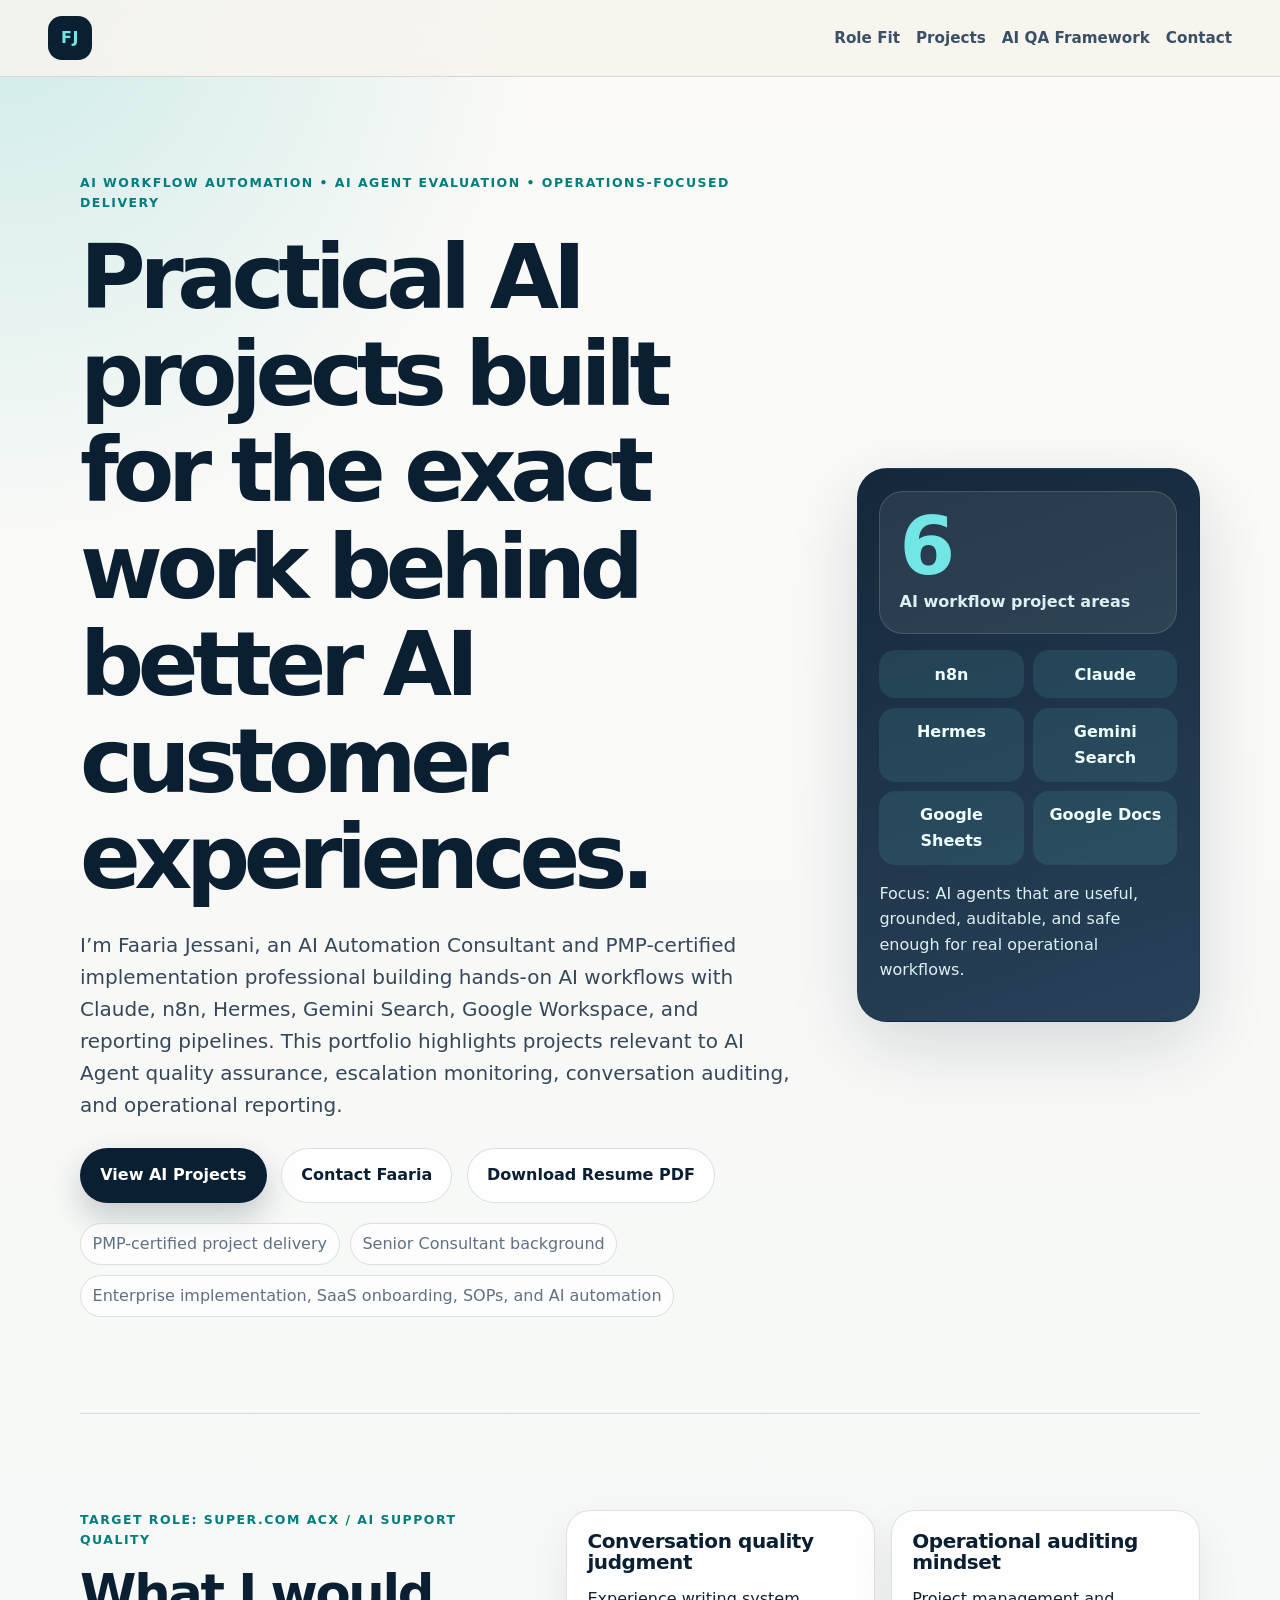
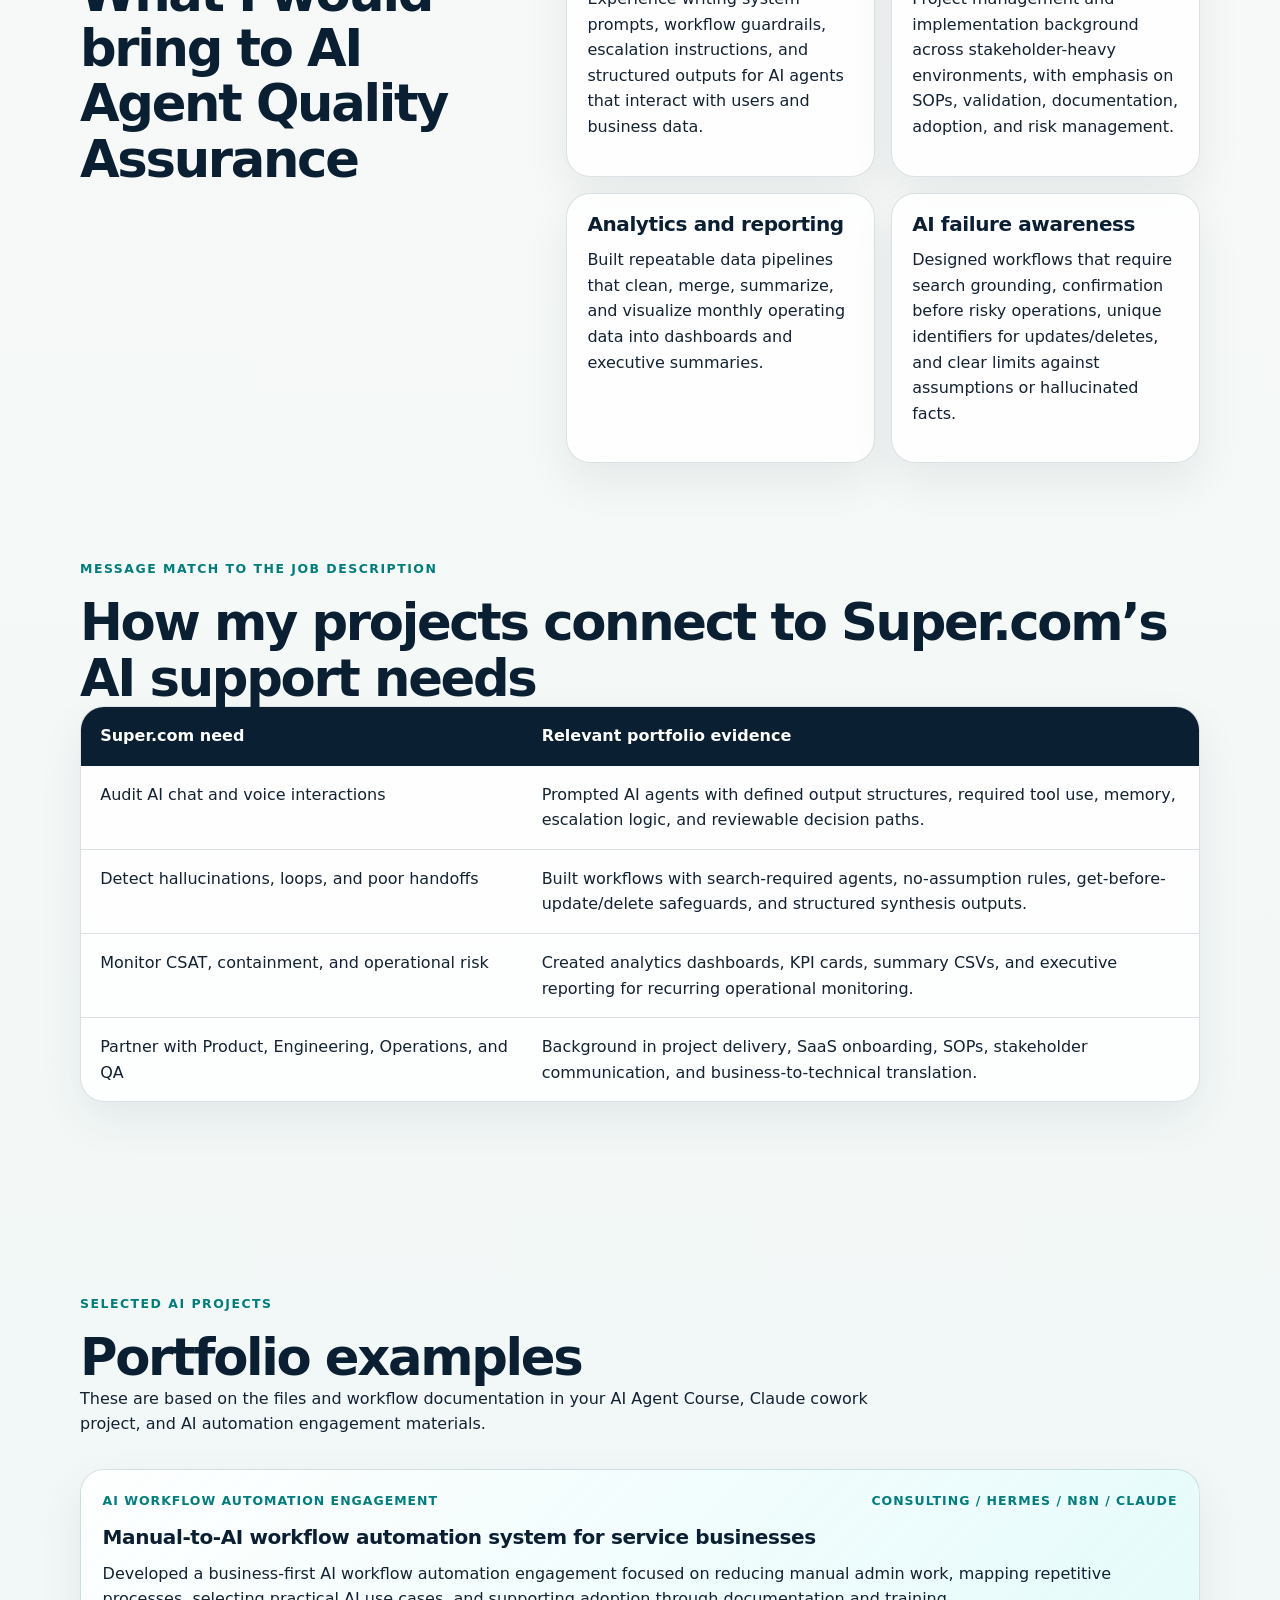
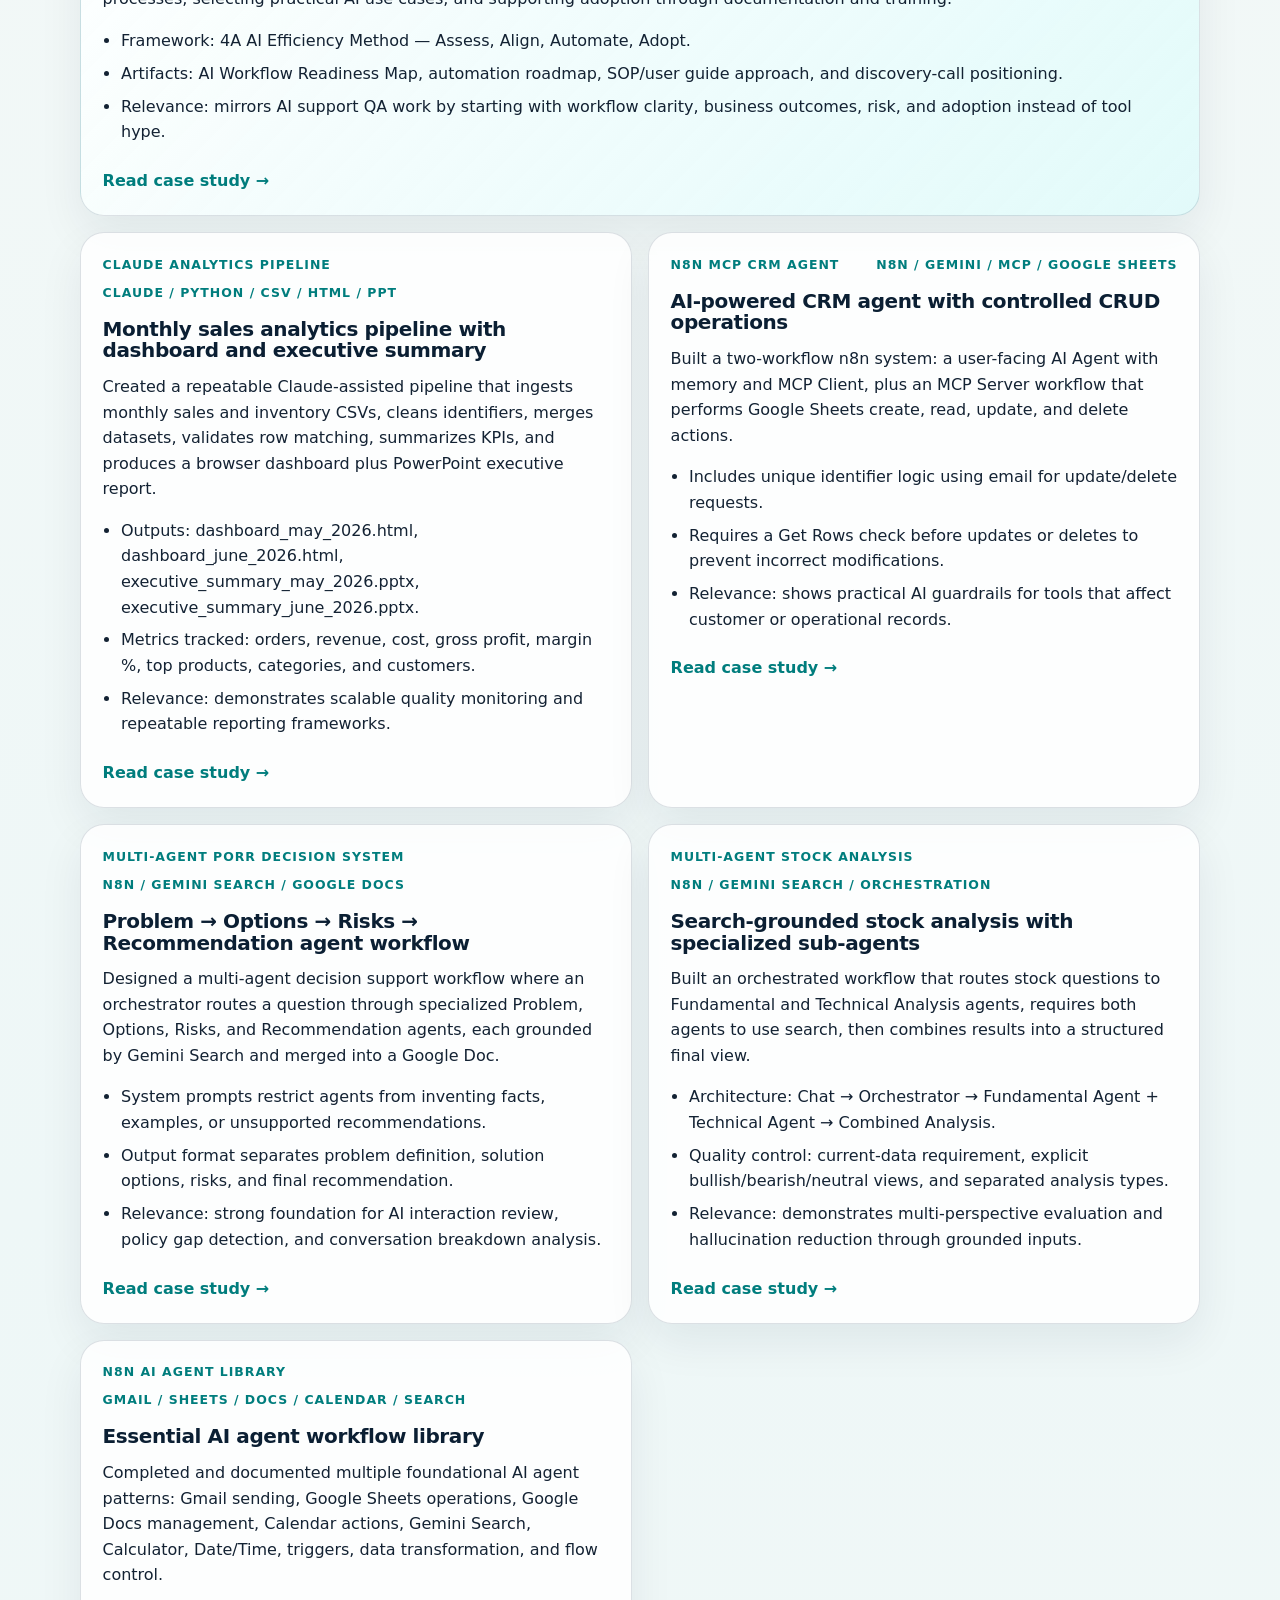
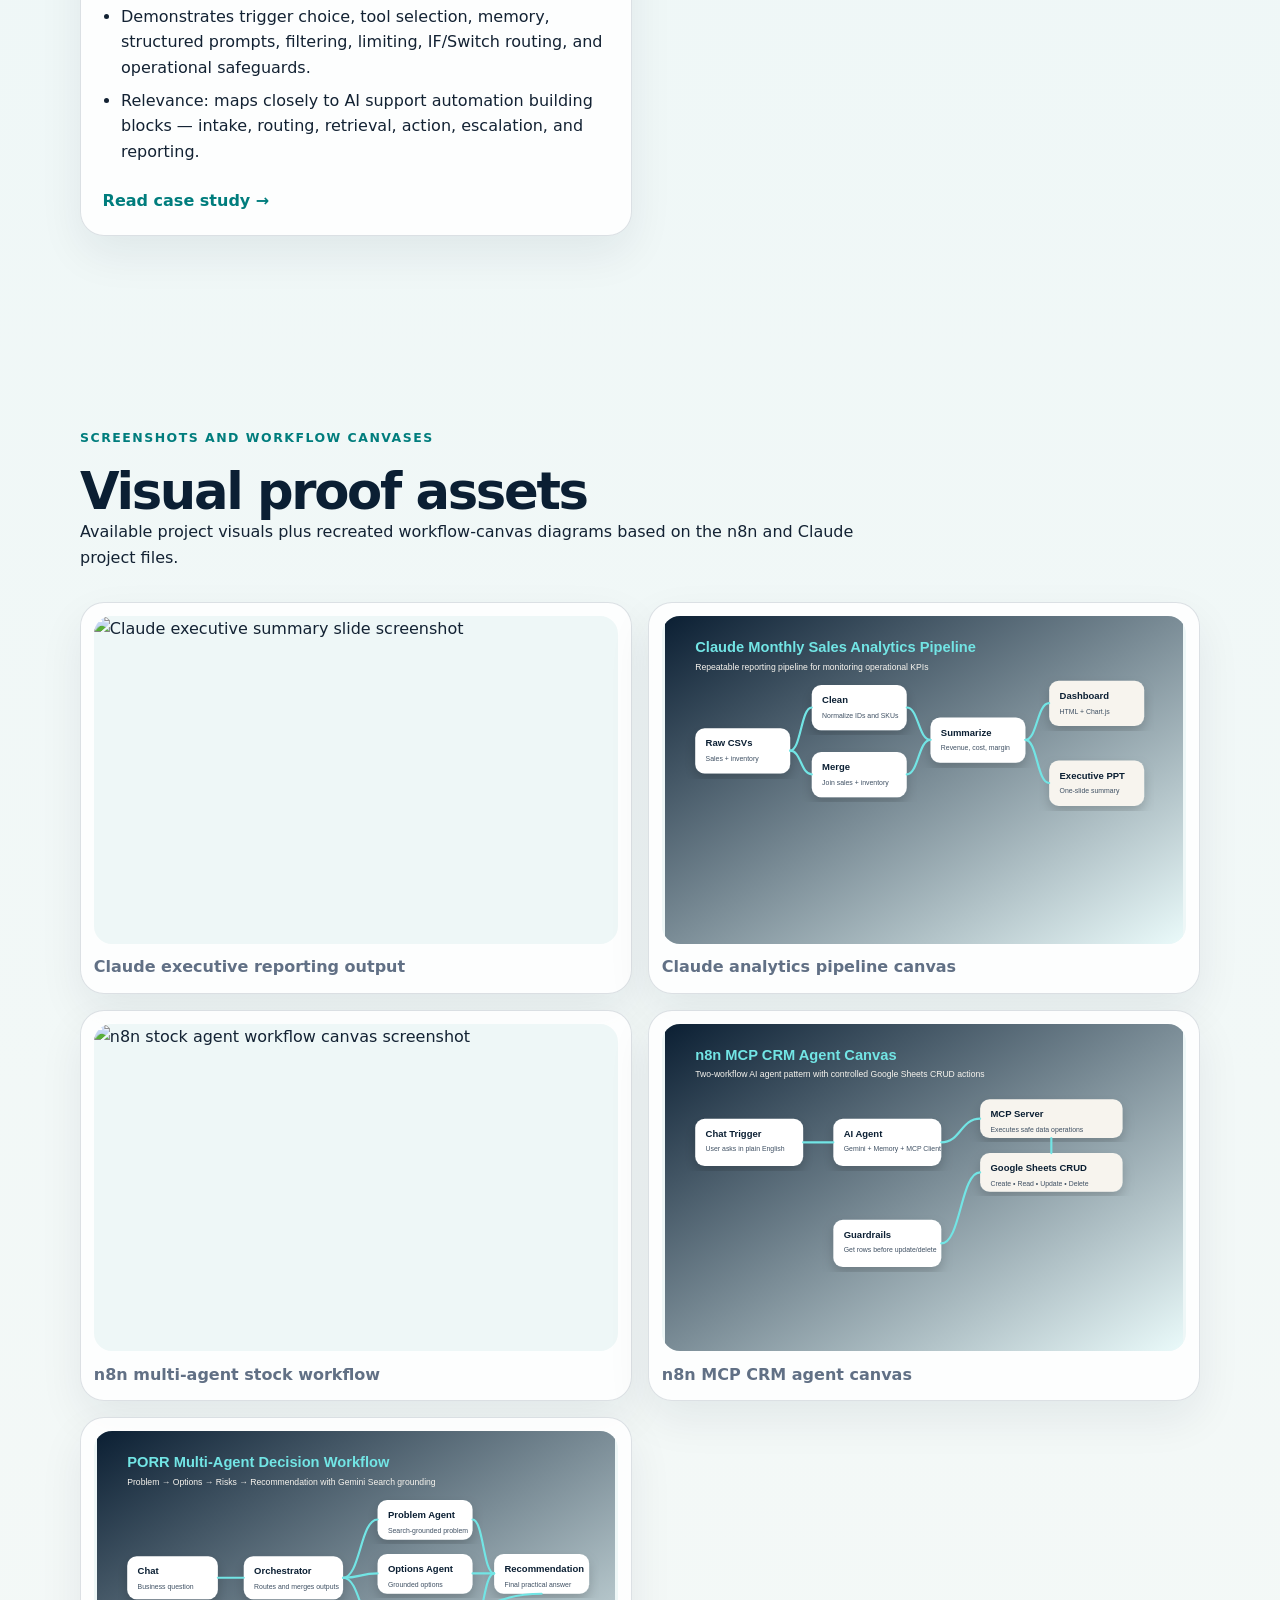
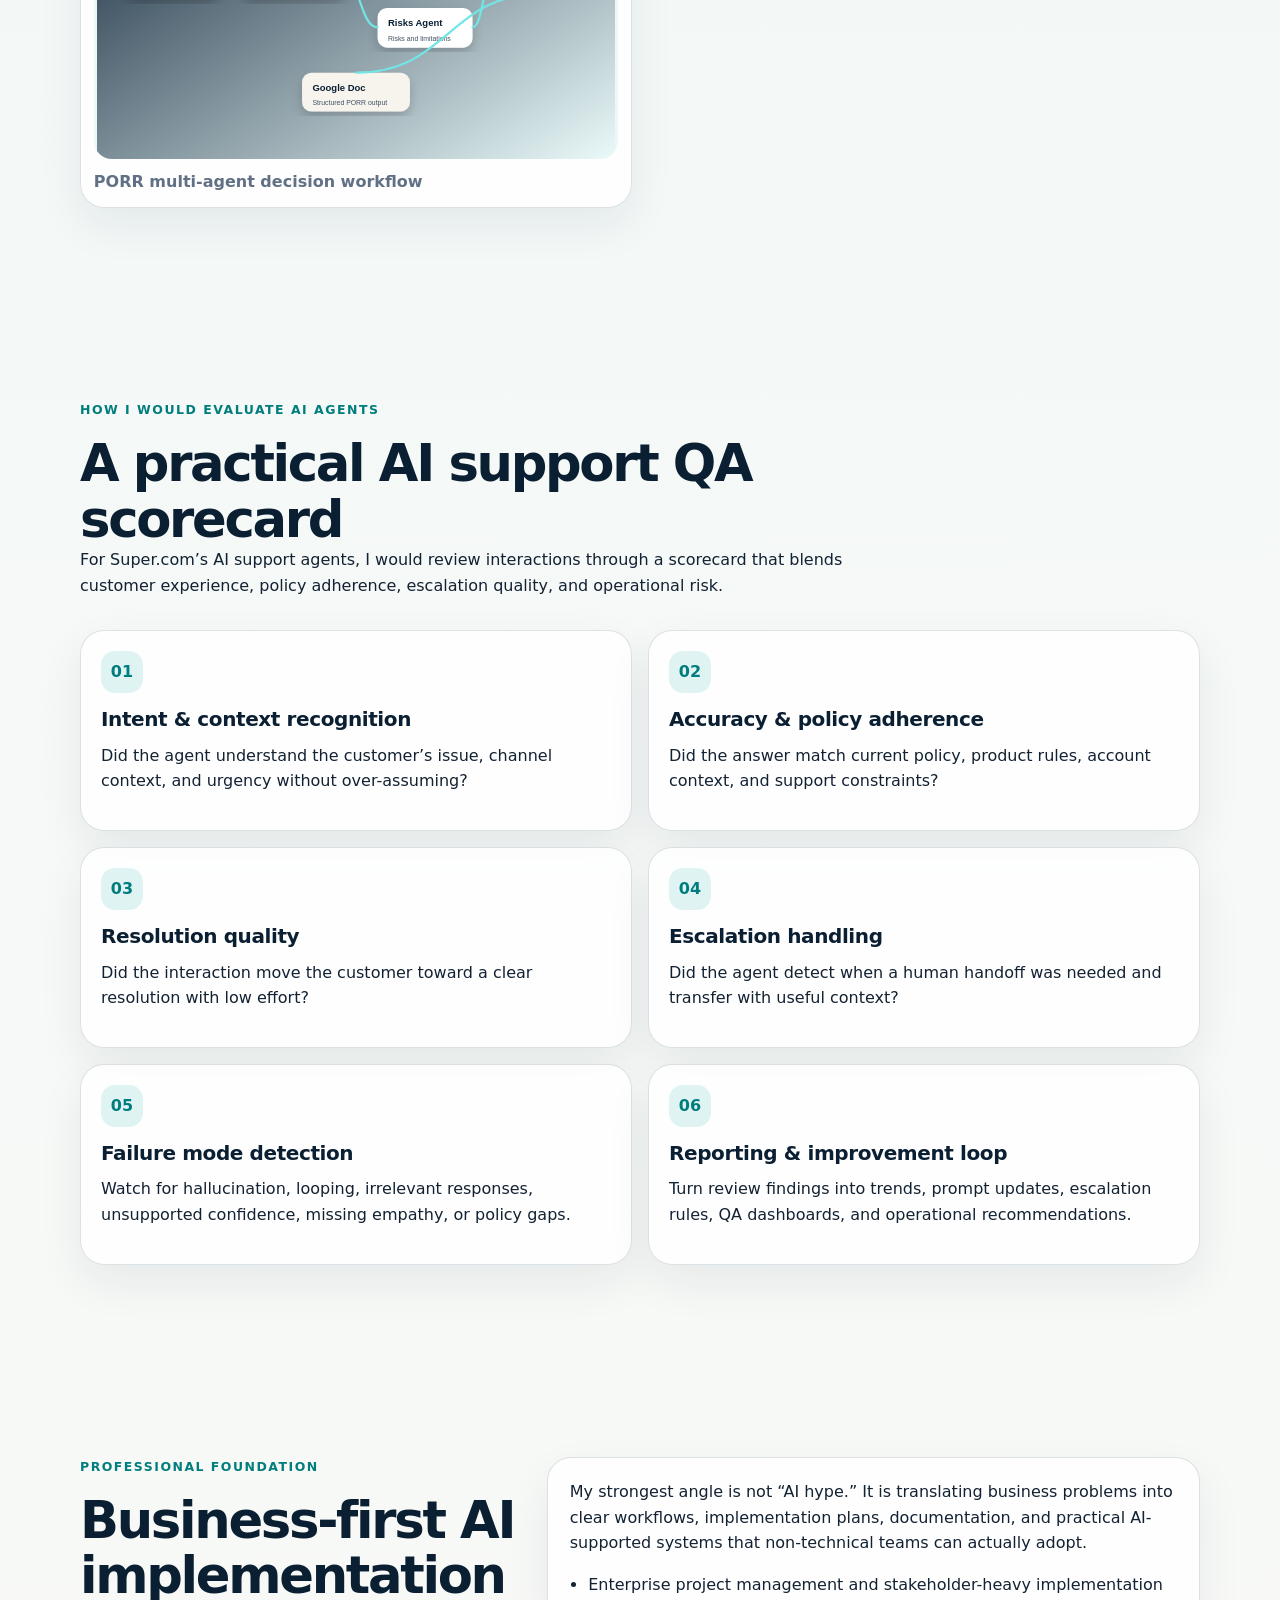
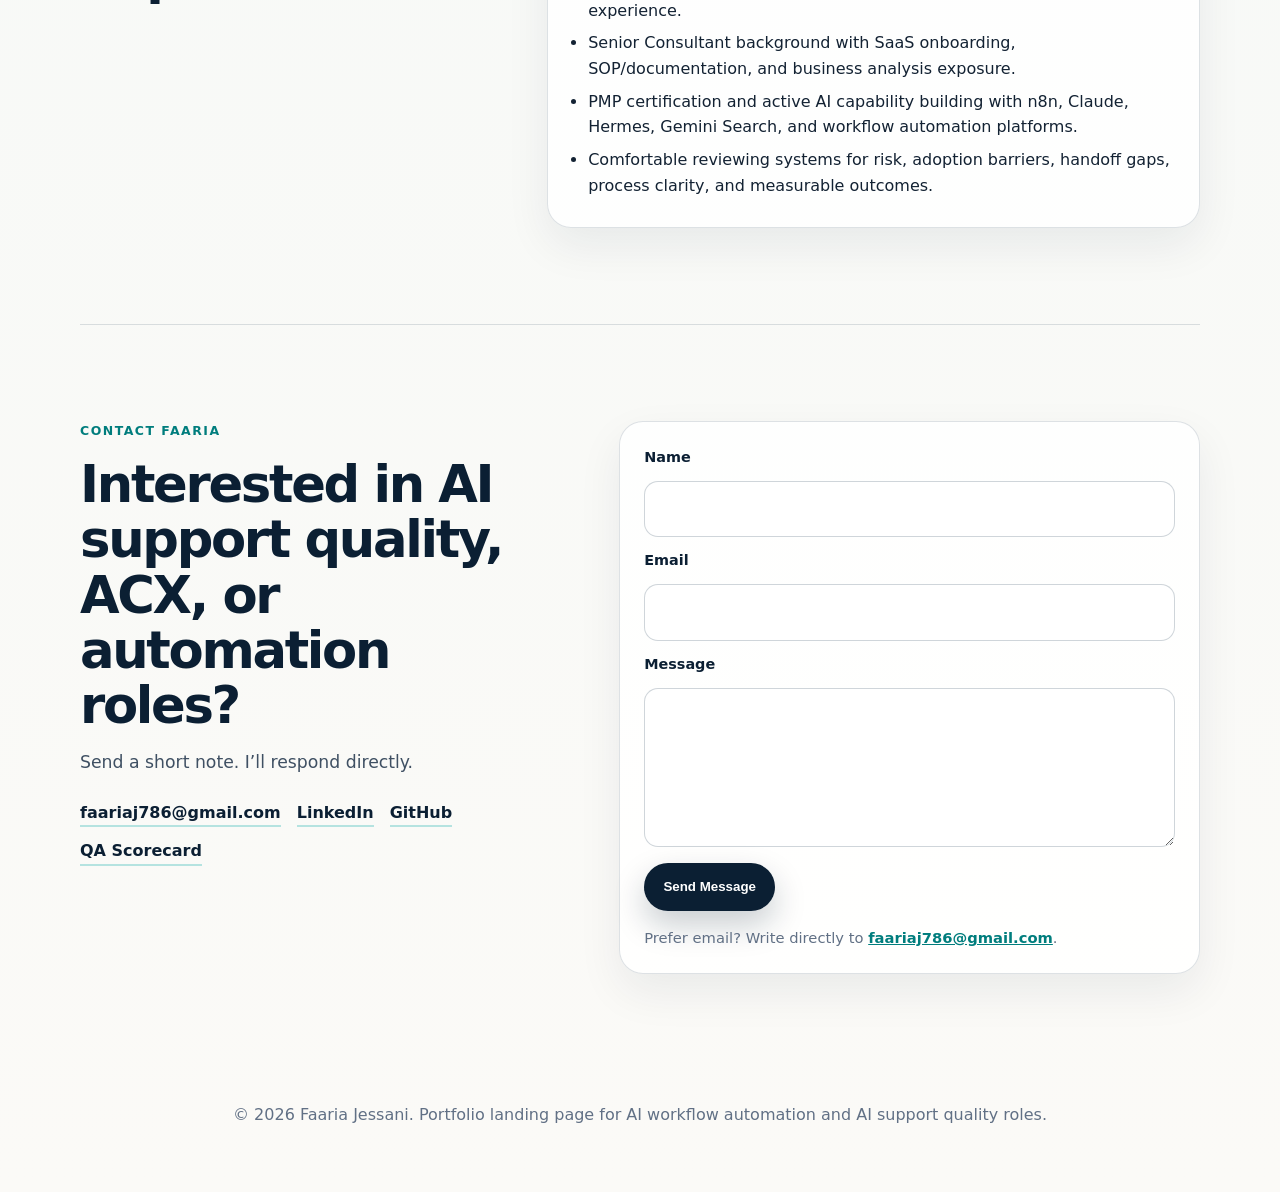
==== index.html @ 19b473f6 "Update job application contact email and image asset URLs" ====
<!doctype html>
<html lang="en">
<head>
  <meta charset="utf-8" />
  <meta name="viewport" content="width=device-width, initial-scale=1" />
  <title>Faaria Jessani | AI Automation & AI Quality Portfolio</title>
  <meta name="description" content="Portfolio landing page for Faaria Jessani, showcasing AI workflow automation, Claude analytics pipelines, n8n AI agents, and AI quality assurance experience for AI support operations roles." />
  <meta property="og:title" content="Faaria Jessani | AI Automation & AI Quality Portfolio" />
  <meta property="og:description" content="AI workflow automation portfolio aligned to AI Agent QA, operational auditing, reporting, and customer experience improvement." />
  <meta property="og:type" content="website" />
  <meta property="og:image" content="assets/og-portfolio.svg" />
  <link rel="icon" href="assets/favicon.svg" type="image/svg+xml" />
  <link rel="stylesheet" href="styles.css" />
</head>
<body>
  <header class="site-header">
    <a class="logo" href="#top" aria-label="Faaria Jessani home">
      <span>FJ</span>
    </a>
    <nav aria-label="Primary navigation">
      <a href="#fit">Role Fit</a>
      <a href="#projects">Projects</a>
      <a href="#qa">AI QA Framework</a>
      <a href="#contact">Contact</a>
    </nav>
  </header>

  <main id="top">
    <section class="hero section-shell">
      <div class="hero-copy">
        <p class="eyebrow">AI workflow automation • AI agent evaluation • Operations-focused delivery</p>
        <h1>Practical AI projects built for the exact work behind better AI customer experiences.</h1>
        <p class="hero-subtitle">I’m Faaria Jessani, an AI Automation Consultant and PMP-certified implementation professional building hands-on AI workflows with Claude, n8n, Hermes, Gemini Search, Google Workspace, and reporting pipelines. This portfolio highlights projects relevant to AI Agent quality assurance, escalation monitoring, conversation auditing, and operational reporting.</p>
        <div class="hero-actions">
          <a class="button primary" href="#projects">View AI Projects</a>
          <a class="button secondary" href="mailto:faariaj786@gmail.com?subject=AI%20Support%20QA%20Portfolio%20-%20Faaria%20Jessani">Contact Faaria</a>
          <a class="button secondary" href="https://raw.githubusercontent.com/faariaj-pixel/faaria-ai-support-qa-portfolio/main/assets/faaria-jessani-ai-support-qa-resume.pdf" target="_blank" rel="noopener">Download Resume PDF</a>
        </div>
        <ul class="trust-list" aria-label="Credibility highlights">
          <li>PMP-certified project delivery</li>
          <li>Senior Consultant background</li>
          <li>Enterprise implementation, SaaS onboarding, SOPs, and AI automation</li>
        </ul>
      </div>
      <aside class="hero-card" aria-label="Portfolio summary">
        <div class="metric-card">
          <span class="metric-number">6</span>
          <span class="metric-label">AI workflow project areas</span>
        </div>
        <div class="stack-grid" aria-label="Tools used">
          <span>n8n</span><span>Claude</span><span>Hermes</span><span>Gemini Search</span><span>Google Sheets</span><span>Google Docs</span>
        </div>
        <p>Focus: AI agents that are useful, grounded, auditable, and safe enough for real operational workflows.</p>
      </aside>
    </section>

    <section id="fit" class="section-shell split-section">
      <div>
        <p class="eyebrow">Target role: Super.com ACX / AI Support Quality</p>
        <h2>What I would bring to AI Agent Quality Assurance</h2>
      </div>
      <div class="fit-grid">
        <article>
          <h3>Conversation quality judgment</h3>
          <p>Experience writing system prompts, workflow guardrails, escalation instructions, and structured outputs for AI agents that interact with users and business data.</p>
        </article>
        <article>
          <h3>Operational auditing mindset</h3>
          <p>Project management and implementation background across stakeholder-heavy environments, with emphasis on SOPs, validation, documentation, adoption, and risk management.</p>
        </article>
        <article>
          <h3>Analytics and reporting</h3>
          <p>Built repeatable data pipelines that clean, merge, summarize, and visualize monthly operating data into dashboards and executive summaries.</p>
        </article>
        <article>
          <h3>AI failure awareness</h3>
          <p>Designed workflows that require search grounding, confirmation before risky operations, unique identifiers for updates/deletes, and clear limits against assumptions or hallucinated facts.</p>
        </article>
      </div>
    </section>

    <section class="section-shell role-map">
      <p class="eyebrow">Message match to the job description</p>
      <h2>How my projects connect to Super.com’s AI support needs</h2>
      <div class="map-table" role="table" aria-label="Super role needs mapped to Faaria projects">
        <div role="row" class="table-head"><span>Super.com need</span><span>Relevant portfolio evidence</span></div>
        <div role="row"><span>Audit AI chat and voice interactions</span><span>Prompted AI agents with defined output structures, required tool use, memory, escalation logic, and reviewable decision paths.</span></div>
        <div role="row"><span>Detect hallucinations, loops, and poor handoffs</span><span>Built workflows with search-required agents, no-assumption rules, get-before-update/delete safeguards, and structured synthesis outputs.</span></div>
        <div role="row"><span>Monitor CSAT, containment, and operational risk</span><span>Created analytics dashboards, KPI cards, summary CSVs, and executive reporting for recurring operational monitoring.</span></div>
        <div role="row"><span>Partner with Product, Engineering, Operations, and QA</span><span>Background in project delivery, SaaS onboarding, SOPs, stakeholder communication, and business-to-technical translation.</span></div>
      </div>
    </section>

    <section id="projects" class="section-shell">
      <div class="section-heading">
        <p class="eyebrow">Selected AI projects</p>
        <h2>Portfolio examples</h2>
        <p>These are based on the files and workflow documentation in your AI Agent Course, Claude cowork project, and AI automation engagement materials.</p>
      </div>
      <div class="project-grid">
        <article class="project-card featured">
          <div class="project-topline"><span>AI workflow automation engagement</span><span>Consulting / Hermes / n8n / Claude</span></div>
          <h3>Manual-to-AI workflow automation system for service businesses</h3>
          <p>Developed a business-first AI workflow automation engagement focused on reducing manual admin work, mapping repetitive processes, selecting practical AI use cases, and supporting adoption through documentation and training.</p>
          <ul>
            <li>Framework: 4A AI Efficiency Method — Assess, Align, Automate, Adopt.</li>
            <li>Artifacts: AI Workflow Readiness Map, automation roadmap, SOP/user guide approach, and discovery-call positioning.</li>
            <li>Relevance: mirrors AI support QA work by starting with workflow clarity, business outcomes, risk, and adoption instead of tool hype.</li>
          </ul>
          <a class="text-link" href="case-studies/ai-workflow-automation.html">Read case study →</a>
        </article>

        <article class="project-card">
          <div class="project-topline"><span>Claude analytics pipeline</span><span>Claude / Python / CSV / HTML / PPT</span></div>
          <h3>Monthly sales analytics pipeline with dashboard and executive summary</h3>
          <p>Created a repeatable Claude-assisted pipeline that ingests monthly sales and inventory CSVs, cleans identifiers, merges datasets, validates row matching, summarizes KPIs, and produces a browser dashboard plus PowerPoint executive report.</p>
          <ul>
            <li>Outputs: dashboard_may_2026.html, dashboard_june_2026.html, executive_summary_may_2026.pptx, executive_summary_june_2026.pptx.</li>
            <li>Metrics tracked: orders, revenue, cost, gross profit, margin %, top products, categories, and customers.</li>
            <li>Relevance: demonstrates scalable quality monitoring and repeatable reporting frameworks.</li>
          </ul>
          <a class="text-link" href="case-studies/claude-analytics-pipeline.html">Read case study →</a>
        </article>

        <article class="project-card">
          <div class="project-topline"><span>n8n MCP CRM Agent</span><span>n8n / Gemini / MCP / Google Sheets</span></div>
          <h3>AI-powered CRM agent with controlled CRUD operations</h3>
          <p>Built a two-workflow n8n system: a user-facing AI Agent with memory and MCP Client, plus an MCP Server workflow that performs Google Sheets create, read, update, and delete actions.</p>
          <ul>
            <li>Includes unique identifier logic using email for update/delete requests.</li>
            <li>Requires a Get Rows check before updates or deletes to prevent incorrect modifications.</li>
            <li>Relevance: shows practical AI guardrails for tools that affect customer or operational records.</li>
          </ul>
          <a class="text-link" href="case-studies/n8n-mcp-crm-agent.html">Read case study →</a>
        </article>

        <article class="project-card">
          <div class="project-topline"><span>Multi-agent PORR decision system</span><span>n8n / Gemini Search / Google Docs</span></div>
          <h3>Problem → Options → Risks → Recommendation agent workflow</h3>
          <p>Designed a multi-agent decision support workflow where an orchestrator routes a question through specialized Problem, Options, Risks, and Recommendation agents, each grounded by Gemini Search and merged into a Google Doc.</p>
          <ul>
            <li>System prompts restrict agents from inventing facts, examples, or unsupported recommendations.</li>
            <li>Output format separates problem definition, solution options, risks, and final recommendation.</li>
            <li>Relevance: strong foundation for AI interaction review, policy gap detection, and conversation breakdown analysis.</li>
          </ul>
          <a class="text-link" href="case-studies/porr-multi-agent-workflow.html">Read case study →</a>
        </article>

        <article class="project-card">
          <div class="project-topline"><span>Multi-agent stock analysis</span><span>n8n / Gemini Search / Orchestration</span></div>
          <h3>Search-grounded stock analysis with specialized sub-agents</h3>
          <p>Built an orchestrated workflow that routes stock questions to Fundamental and Technical Analysis agents, requires both agents to use search, then combines results into a structured final view.</p>
          <ul>
            <li>Architecture: Chat → Orchestrator → Fundamental Agent + Technical Agent → Combined Analysis.</li>
            <li>Quality control: current-data requirement, explicit bullish/bearish/neutral views, and separated analysis types.</li>
            <li>Relevance: demonstrates multi-perspective evaluation and hallucination reduction through grounded inputs.</li>
          </ul>
          <a class="text-link" href="case-studies/stock-analysis-agent.html">Read case study →</a>
        </article>

        <article class="project-card">
          <div class="project-topline"><span>n8n AI agent library</span><span>Gmail / Sheets / Docs / Calendar / Search</span></div>
          <h3>Essential AI agent workflow library</h3>
          <p>Completed and documented multiple foundational AI agent patterns: Gmail sending, Google Sheets operations, Google Docs management, Calendar actions, Gemini Search, Calculator, Date/Time, triggers, data transformation, and flow control.</p>
          <ul>
            <li>Demonstrates trigger choice, tool selection, memory, structured prompts, filtering, limiting, IF/Switch routing, and operational safeguards.</li>
            <li>Relevance: maps closely to AI support automation building blocks — intake, routing, retrieval, action, escalation, and reporting.</li>
          </ul>
          <a class="text-link" href="case-studies/n8n-agent-library.html">Read case study →</a>
        </article>
      </div>
    </section>

    <section id="screenshots" class="section-shell visual-section">
      <div class="section-heading">
        <p class="eyebrow">Screenshots and workflow canvases</p>
        <h2>Visual proof assets</h2>
        <p>Available project visuals plus recreated workflow-canvas diagrams based on the n8n and Claude project files.</p>
      </div>
      <div class="visual-grid">
        <figure><img src="https://raw.githubusercontent.com/faariaj-pixel/faaria-ai-support-qa-portfolio/main/assets/claude-executive-slide.jpg" alt="Claude executive summary slide screenshot"><figcaption>Claude executive reporting output</figcaption></figure>
        <figure><img src="assets/claude-pipeline-canvas.svg" alt="Claude analytics pipeline workflow canvas"><figcaption>Claude analytics pipeline canvas</figcaption></figure>
        <figure><img src="https://raw.githubusercontent.com/faariaj-pixel/faaria-ai-support-qa-portfolio/main/assets/n8n-stock-agent.png" alt="n8n stock agent workflow canvas screenshot"><figcaption>n8n multi-agent stock workflow</figcaption></figure>
        <figure><img src="assets/n8n-mcp-crm-canvas.svg" alt="n8n MCP CRM workflow canvas"><figcaption>n8n MCP CRM agent canvas</figcaption></figure>
        <figure><img src="assets/n8n-porr-canvas.svg" alt="n8n PORR multi-agent workflow canvas"><figcaption>PORR multi-agent decision workflow</figcaption></figure>
      </div>
    </section>

    <section id="qa" class="section-shell qa-section">
      <div class="section-heading">
        <p class="eyebrow">How I would evaluate AI agents</p>
        <h2>A practical AI support QA scorecard</h2>
        <p>For Super.com’s AI support agents, I would review interactions through a scorecard that blends customer experience, policy adherence, escalation quality, and operational risk.</p>
      </div>
      <div class="scorecard-grid">
        <article><span>01</span><h3>Intent & context recognition</h3><p>Did the agent understand the customer’s issue, channel context, and urgency without over-assuming?</p></article>
        <article><span>02</span><h3>Accuracy & policy adherence</h3><p>Did the answer match current policy, product rules, account context, and support constraints?</p></article>
        <article><span>03</span><h3>Resolution quality</h3><p>Did the interaction move the customer toward a clear resolution with low effort?</p></article>
        <article><span>04</span><h3>Escalation handling</h3><p>Did the agent detect when a human handoff was needed and transfer with useful context?</p></article>
        <article><span>05</span><h3>Failure mode detection</h3><p>Watch for hallucination, looping, irrelevant responses, unsupported confidence, missing empathy, or policy gaps.</p></article>
        <article><span>06</span><h3>Reporting & improvement loop</h3><p>Turn review findings into trends, prompt updates, escalation rules, QA dashboards, and operational recommendations.</p></article>
      </div>
    </section>

    <section class="section-shell proof-section">
      <div>
        <p class="eyebrow">Professional foundation</p>
        <h2>Business-first AI implementation</h2>
      </div>
      <div class="proof-list">
        <p>My strongest angle is not “AI hype.” It is translating business problems into clear workflows, implementation plans, documentation, and practical AI-supported systems that non-technical teams can actually adopt.</p>
        <ul>
          <li>Enterprise project management and stakeholder-heavy implementation experience.</li>
          <li>Senior Consultant background with SaaS onboarding, SOP/documentation, and business analysis exposure.</li>
          <li>PMP certification and active AI capability building with n8n, Claude, Hermes, Gemini Search, and workflow automation platforms.</li>
          <li>Comfortable reviewing systems for risk, adoption barriers, handoff gaps, process clarity, and measurable outcomes.</li>
        </ul>
      </div>
    </section>

    <section id="contact" class="section-shell contact-minimal" aria-labelledby="contact-title">
      <div class="contact-intro">
        <p class="eyebrow">Contact Faaria</p>
        <h2 id="contact-title">Interested in AI support quality, ACX, or automation roles?</h2>
        <p>Send a short note. I’ll respond directly.</p>
        <div class="contact-links" aria-label="Direct contact links">
          <a href="mailto:faariaj786@gmail.com?subject=AI%20Support%20QA%20Portfolio%20-%20Faaria%20Jessani">faariaj786@gmail.com</a>
          <a href="https://www.linkedin.com/in/faariaj/" target="_blank" rel="noopener">LinkedIn</a>
          <a href="https://github.com/faariaj-pixel/faaria-ai-support-qa-portfolio" target="_blank" rel="noopener">GitHub</a>
          <a href="https://raw.githubusercontent.com/faariaj-pixel/faaria-ai-support-qa-portfolio/main/assets/ai-support-qa-scorecard-faaria-jessani.pdf" target="_blank" rel="noopener">QA Scorecard</a>
        </div>
      </div>

      <form class="contact-form" action="mailto:faariaj786@gmail.com" method="post" enctype="text/plain">
        <label for="contact-name">Name</label>
        <input id="contact-name" name="name" type="text" autocomplete="name" required>

        <label for="contact-email">Email</label>
        <input id="contact-email" name="email" type="email" autocomplete="email" required>

        <label for="contact-message">Message</label>
        <textarea id="contact-message" name="message" rows="5" required></textarea>

        <button class="button primary" type="submit">Send Message</button>
        <p class="form-note">Prefer email? Write directly to <a href="mailto:faariaj786@gmail.com?subject=AI%20Support%20QA%20Portfolio%20-%20Faaria%20Jessani">faariaj786@gmail.com</a>.</p>
      </form>
    </section>
  </main>

  <footer>
    <p>© 2026 Faaria Jessani. Portfolio landing page for AI workflow automation and AI support quality roles.</p>
  </footer>
</body>
</html>
---- styles.css ----
:root {
  --navy: #0b1f33;
  --navy-2: #112d47;
  --teal: #00a7a7;
  --cyan: #72e5e5;
  --gold: #f5c76b;
  --cream: #f7f4ee;
  --white: #ffffff;
  --muted: #617085;
  --ink: #132233;
  --card: rgba(255, 255, 255, 0.84);
  --border: rgba(17, 45, 71, 0.14);
  --shadow: 0 24px 70px rgba(8, 31, 53, 0.14);
}

* { box-sizing: border-box; }
html { scroll-behavior: smooth; }
body {
  margin: 0;
  font-family: Inter, ui-sans-serif, system-ui, -apple-system, BlinkMacSystemFont, "Segoe UI", sans-serif;
  color: var(--ink);
  background:
    radial-gradient(circle at top left, rgba(0, 167, 167, 0.18), transparent 34rem),
    linear-gradient(180deg, #fbfaf7 0%, #eef7f7 48%, #fbfaf7 100%);
  line-height: 1.6;
}

a { color: inherit; }
.site-header {
  position: sticky;
  top: 0;
  z-index: 10;
  display: flex;
  align-items: center;
  justify-content: space-between;
  gap: 1rem;
  padding: 1rem clamp(1rem, 4vw, 3rem);
  background: rgba(247, 244, 238, 0.88);
  border-bottom: 1px solid var(--border);
  backdrop-filter: blur(18px);
}
.logo {
  width: 44px;
  height: 44px;
  display: grid;
  place-items: center;
  border-radius: 14px;
  background: var(--navy);
  color: var(--cyan);
  text-decoration: none;
  font-weight: 800;
  letter-spacing: 0.04em;
}
nav {
  display: flex;
  flex-wrap: wrap;
  justify-content: flex-end;
  gap: 0.35rem 1rem;
  color: var(--navy-2);
  font-weight: 650;
  font-size: 0.95rem;
}
nav a { text-decoration: none; opacity: 0.82; }
nav a:hover { color: var(--teal); opacity: 1; }
.section-shell {
  width: min(1120px, calc(100% - 2rem));
  margin: 0 auto;
  padding: clamp(3.5rem, 8vw, 6rem) 0;
}
.hero {
  display: grid;
  grid-template-columns: minmax(0, 1.35fr) minmax(300px, 0.65fr);
  align-items: center;
  gap: clamp(2rem, 6vw, 4rem);
  min-height: calc(100vh - 78px);
}
.eyebrow {
  margin: 0 0 1rem;
  color: #007d7d;
  font-weight: 800;
  text-transform: uppercase;
  letter-spacing: 0.12em;
  font-size: 0.78rem;
}
h1, h2, h3 { line-height: 1.08; color: var(--navy); }
h1 {
  margin: 0;
  font-size: clamp(2.8rem, 7vw, 5.9rem);
  letter-spacing: -0.07em;
  max-width: 950px;
}
h2 {
  margin: 0;
  font-size: clamp(2rem, 4vw, 3.5rem);
  letter-spacing: -0.045em;
}
h3 { margin: 0 0 0.75rem; font-size: 1.25rem; letter-spacing: -0.02em; }
p { margin-top: 0; }
.hero-subtitle {
  max-width: 780px;
  margin: 1.4rem 0 1.7rem;
  font-size: clamp(1.05rem, 2vw, 1.25rem);
  color: #36475a;
}
.hero-actions { display: flex; flex-wrap: wrap; gap: 0.9rem; align-items: center; }
.hero-actions.center { justify-content: center; }
.button {
  display: inline-flex;
  align-items: center;
  justify-content: center;
  min-height: 48px;
  padding: 0.85rem 1.2rem;
  border-radius: 999px;
  font-weight: 800;
  text-decoration: none;
  border: 1px solid transparent;
  transition: transform 180ms ease, box-shadow 180ms ease, background 180ms ease;
}
.button:hover { transform: translateY(-2px); }
.button.primary { background: var(--navy); color: var(--white); box-shadow: 0 14px 32px rgba(11, 31, 51, 0.22); }
.button.secondary { background: rgba(255,255,255,0.74); color: var(--navy); border-color: var(--border); }
.trust-list {
  display: flex;
  flex-wrap: wrap;
  gap: 0.65rem;
  padding: 0;
  margin: 1.25rem 0 0;
  list-style: none;
  color: var(--muted);
}
.trust-list li {
  padding: 0.45rem 0.72rem;
  border: 1px solid var(--border);
  border-radius: 999px;
  background: rgba(255,255,255,0.58);
}
.hero-card {
  padding: 1.35rem;
  border: 1px solid var(--border);
  border-radius: 30px;
  background: linear-gradient(160deg, rgba(11,31,51,0.96), rgba(17,45,71,0.9));
  color: #dceff1;
  box-shadow: var(--shadow);
}
.metric-card {
  padding: 1.2rem;
  border-radius: 24px;
  background: rgba(255,255,255,0.08);
  border: 1px solid rgba(255,255,255,0.14);
}
.metric-number { display: block; font-size: 5rem; line-height: 0.9; font-weight: 900; color: var(--cyan); }
.metric-label { display: block; margin-top: 0.35rem; font-weight: 700; }
.stack-grid {
  display: grid;
  grid-template-columns: repeat(2, 1fr);
  gap: 0.6rem;
  margin: 1rem 0;
}
.stack-grid span {
  padding: 0.7rem;
  text-align: center;
  border-radius: 16px;
  background: rgba(114,229,229,0.11);
  color: #efffff;
  font-weight: 800;
}
.split-section {
  display: grid;
  grid-template-columns: 0.8fr 1.2fr;
  gap: clamp(2rem, 5vw, 4rem);
  border-top: 1px solid var(--border);
}
.fit-grid, .scorecard-grid {
  display: grid;
  grid-template-columns: repeat(2, minmax(0, 1fr));
  gap: 1rem;
}
.fit-grid article, .scorecard-grid article, .project-card, .proof-list, .map-table {
  background: var(--card);
  border: 1px solid var(--border);
  border-radius: 24px;
  box-shadow: 0 18px 45px rgba(8,31,53,0.07);
}
.fit-grid article, .scorecard-grid article { padding: 1.25rem; }
.section-heading { max-width: 790px; margin-bottom: 2rem; }
.project-grid {
  display: grid;
  grid-template-columns: repeat(2, minmax(0, 1fr));
  gap: 1rem;
}
.project-card { padding: 1.35rem; }
.project-card.featured { grid-column: 1 / -1; background: linear-gradient(135deg, rgba(255,255,255,0.92), rgba(220,251,251,0.74)); }
.project-card ul, .proof-list ul { padding-left: 1.15rem; margin-bottom: 0; }
.project-card li, .proof-list li { margin: 0.45rem 0; }
.project-topline {
  display: flex;
  justify-content: space-between;
  flex-wrap: wrap;
  gap: 0.5rem;
  margin-bottom: 1rem;
  color: #007d7d;
  font-size: 0.78rem;
  text-transform: uppercase;
  letter-spacing: 0.08em;
  font-weight: 850;
}
.role-map { padding-top: 0; }
.map-table { overflow: hidden; }
.map-table > div {
  display: grid;
  grid-template-columns: 0.8fr 1.2fr;
  gap: 1rem;
  padding: 1rem 1.2rem;
  border-bottom: 1px solid var(--border);
}
.map-table > div:last-child { border-bottom: 0; }
.table-head { background: var(--navy); color: var(--white); font-weight: 850; }
.scorecard-grid article span {
  display: inline-flex;
  width: 42px;
  height: 42px;
  align-items: center;
  justify-content: center;
  margin-bottom: 1rem;
  border-radius: 14px;
  background: rgba(0,167,167,0.12);
  color: #007d7d;
  font-weight: 900;
}
.proof-section {
  display: grid;
  grid-template-columns: 0.8fr 1.2fr;
  gap: 2rem;
}
.proof-list { padding: 1.35rem; }
.final-cta {
  text-align: center;
  width: min(900px, calc(100% - 2rem));
}
.final-cta p:not(.eyebrow) { color: #3f5063; font-size: 1.1rem; }
.placeholder-note {
  margin-top: 1rem;
  font-size: 0.95rem !important;
  color: var(--muted) !important;
}
footer {
  padding: 2rem 1rem 3rem;
  text-align: center;
  color: var(--muted);
}
@media (max-width: 860px) {
  .site-header { align-items: flex-start; }
  nav { font-size: 0.84rem; }
  .hero, .split-section, .proof-section { grid-template-columns: 1fr; min-height: auto; }
  .project-grid, .fit-grid, .scorecard-grid { grid-template-columns: 1fr; }
  .map-table > div { grid-template-columns: 1fr; }
  h1 { font-size: clamp(2.45rem, 13vw, 4rem); }
}
@media (max-width: 520px) {
  .site-header { position: static; }
  nav { justify-content: flex-start; }
  .button { width: 100%; }
  .stack-grid { grid-template-columns: 1fr; }
  .section-shell { width: min(100% - 1rem, 1120px); }
  .hero-card, .project-card, .fit-grid article, .scorecard-grid article, .proof-list, .map-table { border-radius: 18px; }
}

.visual-grid { display: grid; grid-template-columns: repeat(2, minmax(0, 1fr)); gap: 1rem; }
.visual-grid figure { margin: 0; padding: 0.8rem; background: var(--card); border: 1px solid var(--border); border-radius: 24px; box-shadow: 0 18px 45px rgba(8,31,53,0.07); }
.visual-grid img { width: 100%; aspect-ratio: 16 / 10; object-fit: contain; background: #eef7f7; border-radius: 18px; display: block; }
.visual-grid figcaption { margin-top: 0.65rem; color: var(--muted); font-weight: 750; }
.text-link { display: inline-flex; margin-top: 1rem; color: #007d7d; font-weight: 850; text-decoration: none; }
.text-link:hover { text-decoration: underline; }
.case-layout { display: grid; grid-template-columns: repeat(2, minmax(0, 1fr)); gap: 1rem; padding-top: 0; }
.case-hero { min-height: auto; }
@media (max-width: 860px) { .visual-grid, .case-layout { grid-template-columns: 1fr; } }

.contact-minimal {
  display: grid;
  grid-template-columns: minmax(0, 0.9fr) minmax(320px, 1.1fr);
  gap: clamp(1.5rem, 5vw, 4rem);
  align-items: start;
  border-top: 1px solid var(--border);
}
.contact-intro h2 { max-width: 680px; }
.contact-intro > p:not(.eyebrow) {
  margin-top: 1rem;
  color: #3f5063;
  font-size: 1.08rem;
}
.contact-links {
  display: flex;
  flex-wrap: wrap;
  gap: 0.7rem 1rem;
  margin-top: 1.4rem;
}
.contact-links a {
  color: var(--navy);
  font-weight: 850;
  text-decoration: none;
  border-bottom: 2px solid rgba(0, 167, 167, 0.28);
}
.contact-links a:hover { color: #007d7d; border-bottom-color: #007d7d; }
.contact-form {
  display: grid;
  gap: 0.75rem;
  padding: clamp(1rem, 3vw, 1.5rem);
  background: rgba(255, 255, 255, 0.86);
  border: 1px solid var(--border);
  border-radius: 24px;
  box-shadow: 0 18px 45px rgba(8,31,53,0.07);
}
.contact-form label {
  color: var(--navy);
  font-size: 0.9rem;
  font-weight: 850;
}
.contact-form input,
.contact-form textarea {
  width: 100%;
  border: 1px solid rgba(17, 45, 71, 0.2);
  border-radius: 14px;
  padding: 0.9rem 1rem;
  color: var(--ink);
  background: #fff;
  font: inherit;
}
.contact-form input:focus,
.contact-form textarea:focus {
  outline: 3px solid rgba(0, 167, 167, 0.18);
  border-color: var(--teal);
}
.contact-form button {
  width: fit-content;
  border: 0;
  cursor: pointer;
  margin-top: 0.25rem;
}
.form-note {
  margin: 0.2rem 0 0;
  color: var(--muted);
  font-size: 0.92rem;
}
.form-note a { color: #007d7d; font-weight: 850; }
@media (max-width: 860px) {
  .contact-minimal { grid-template-columns: 1fr; }
  .contact-form button { width: 100%; }
}
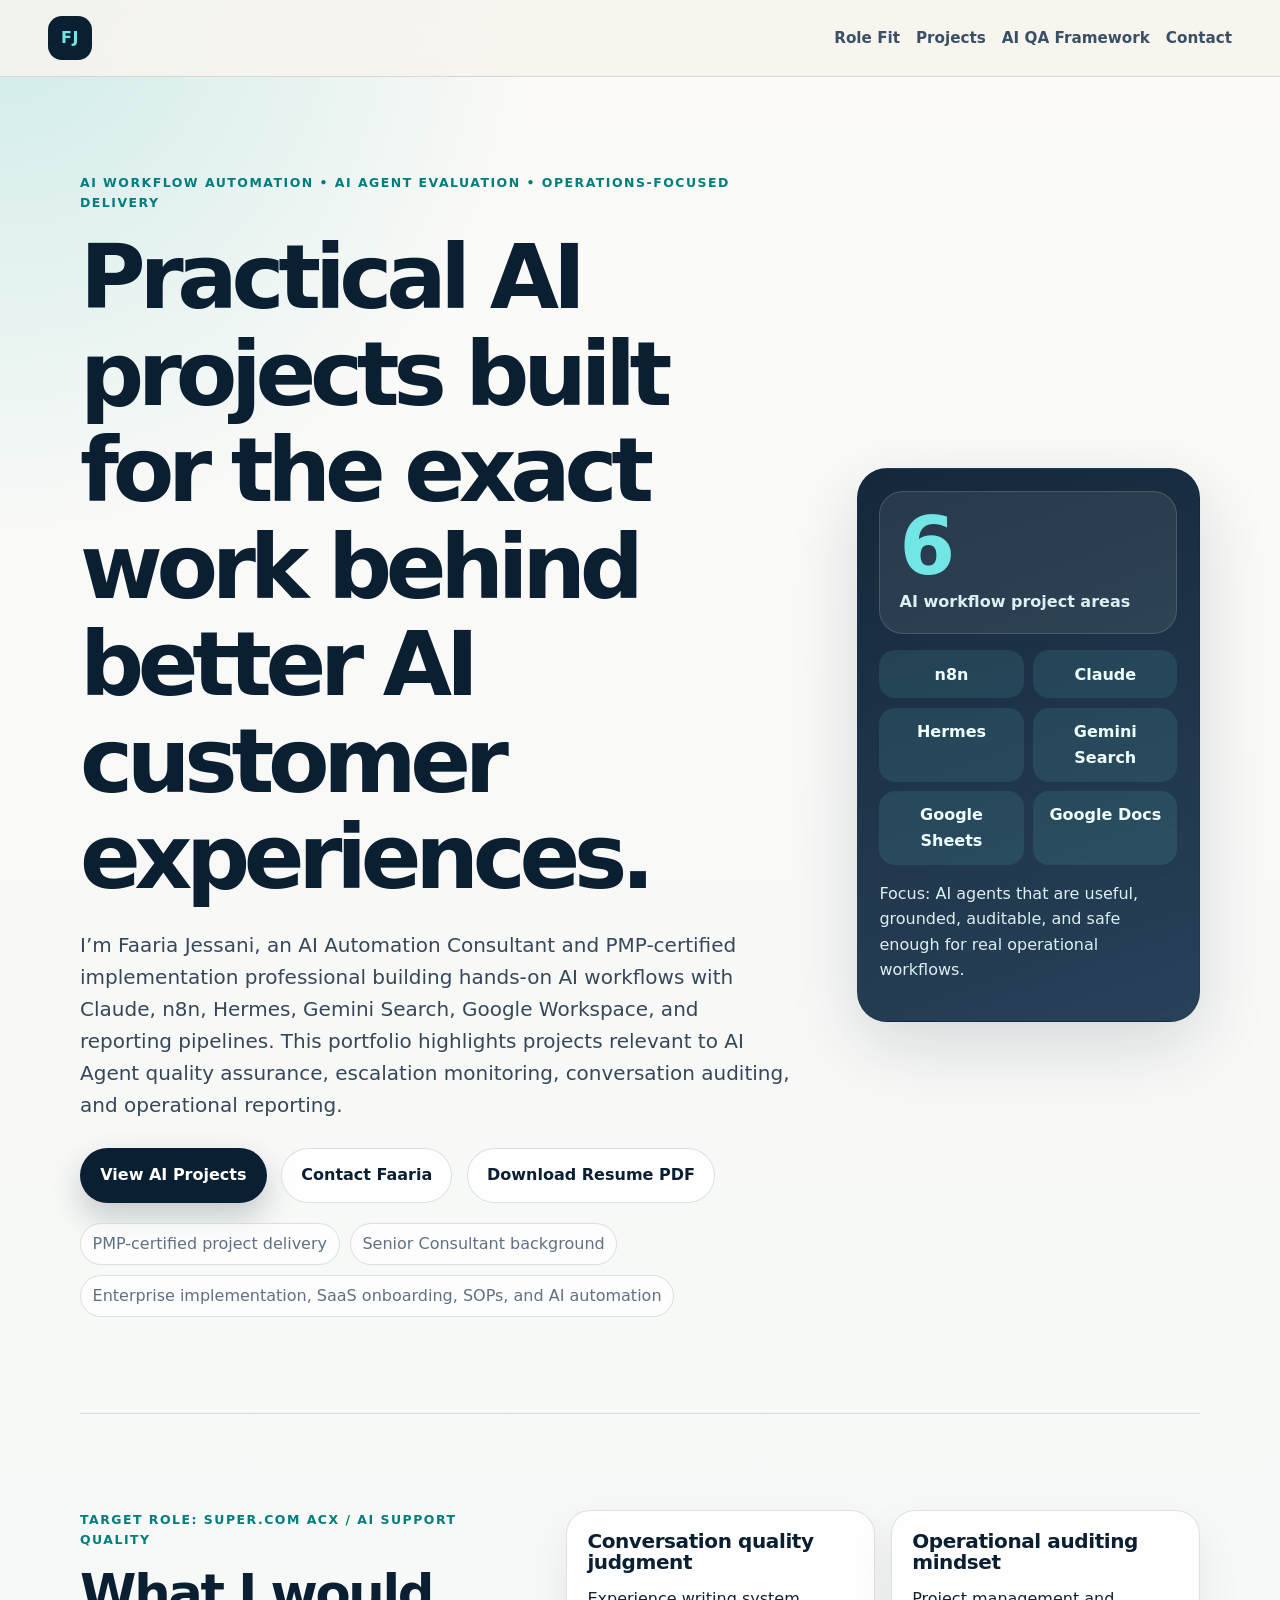
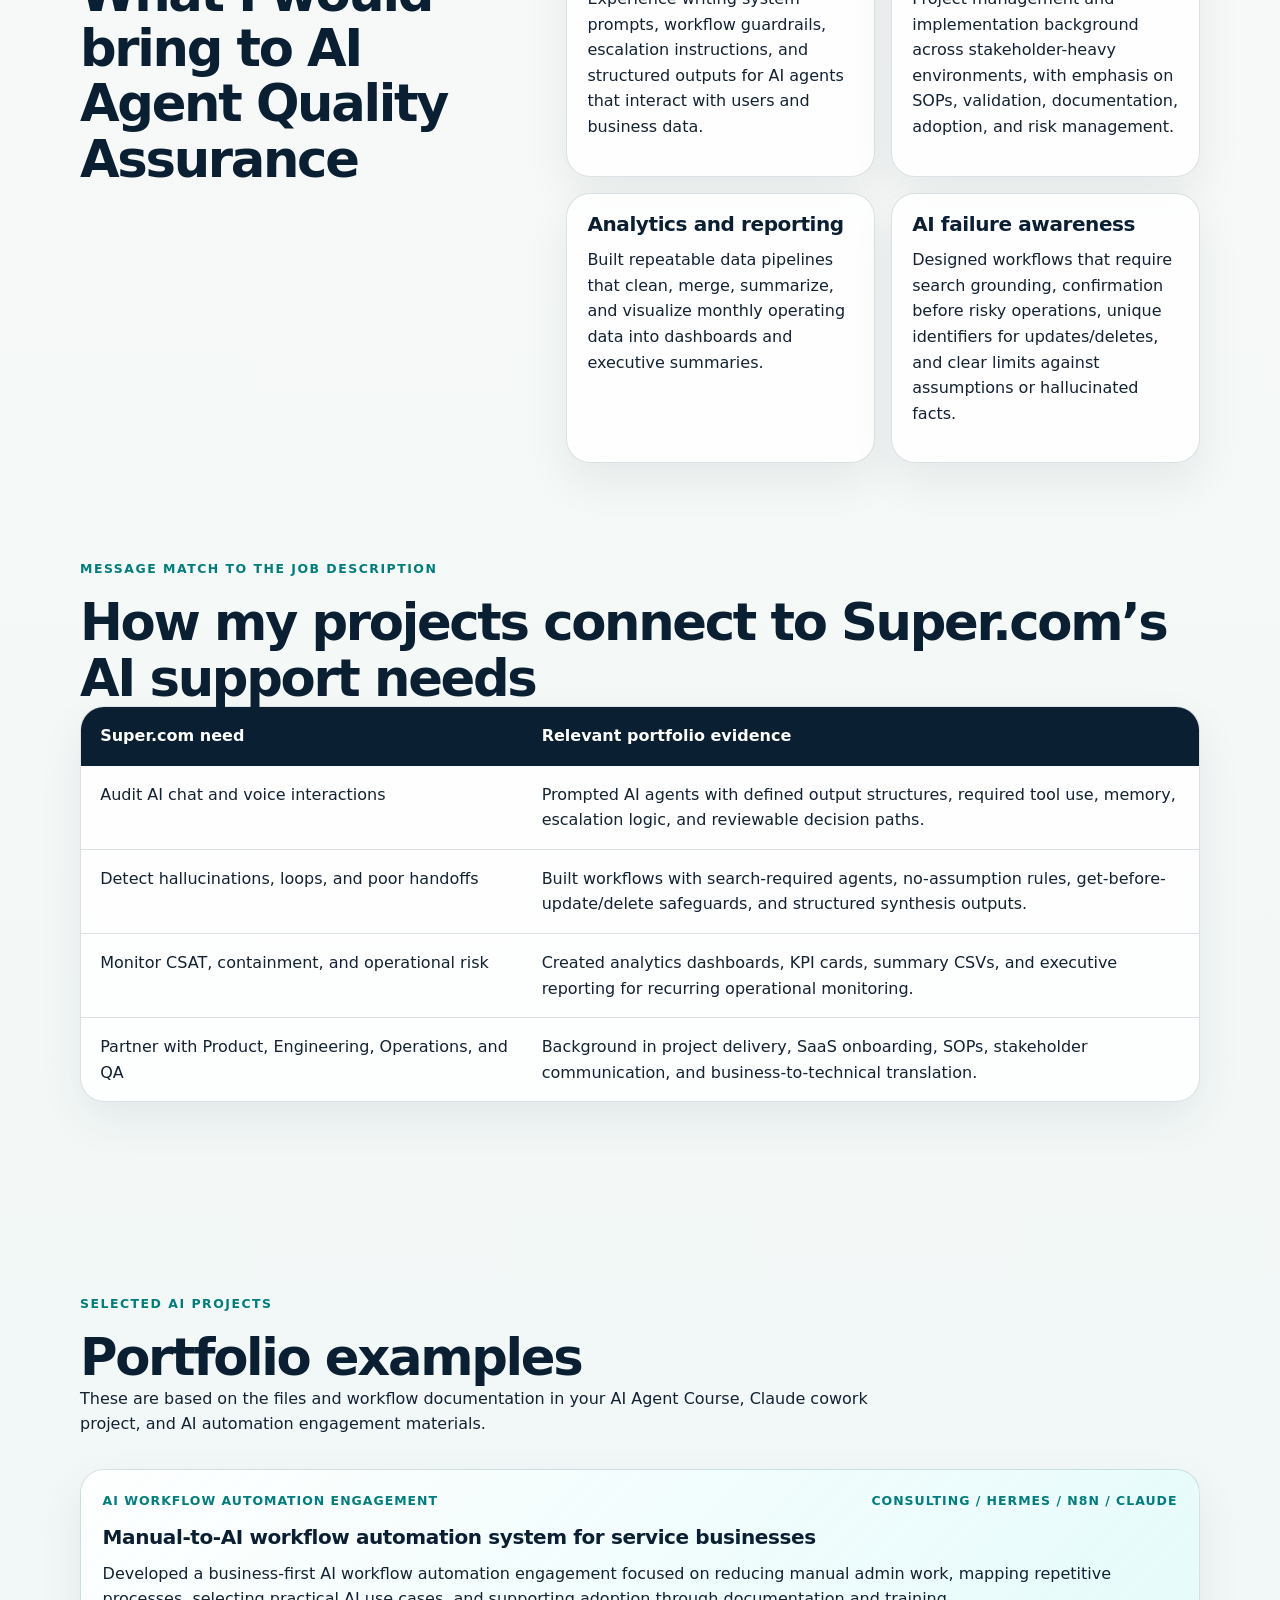
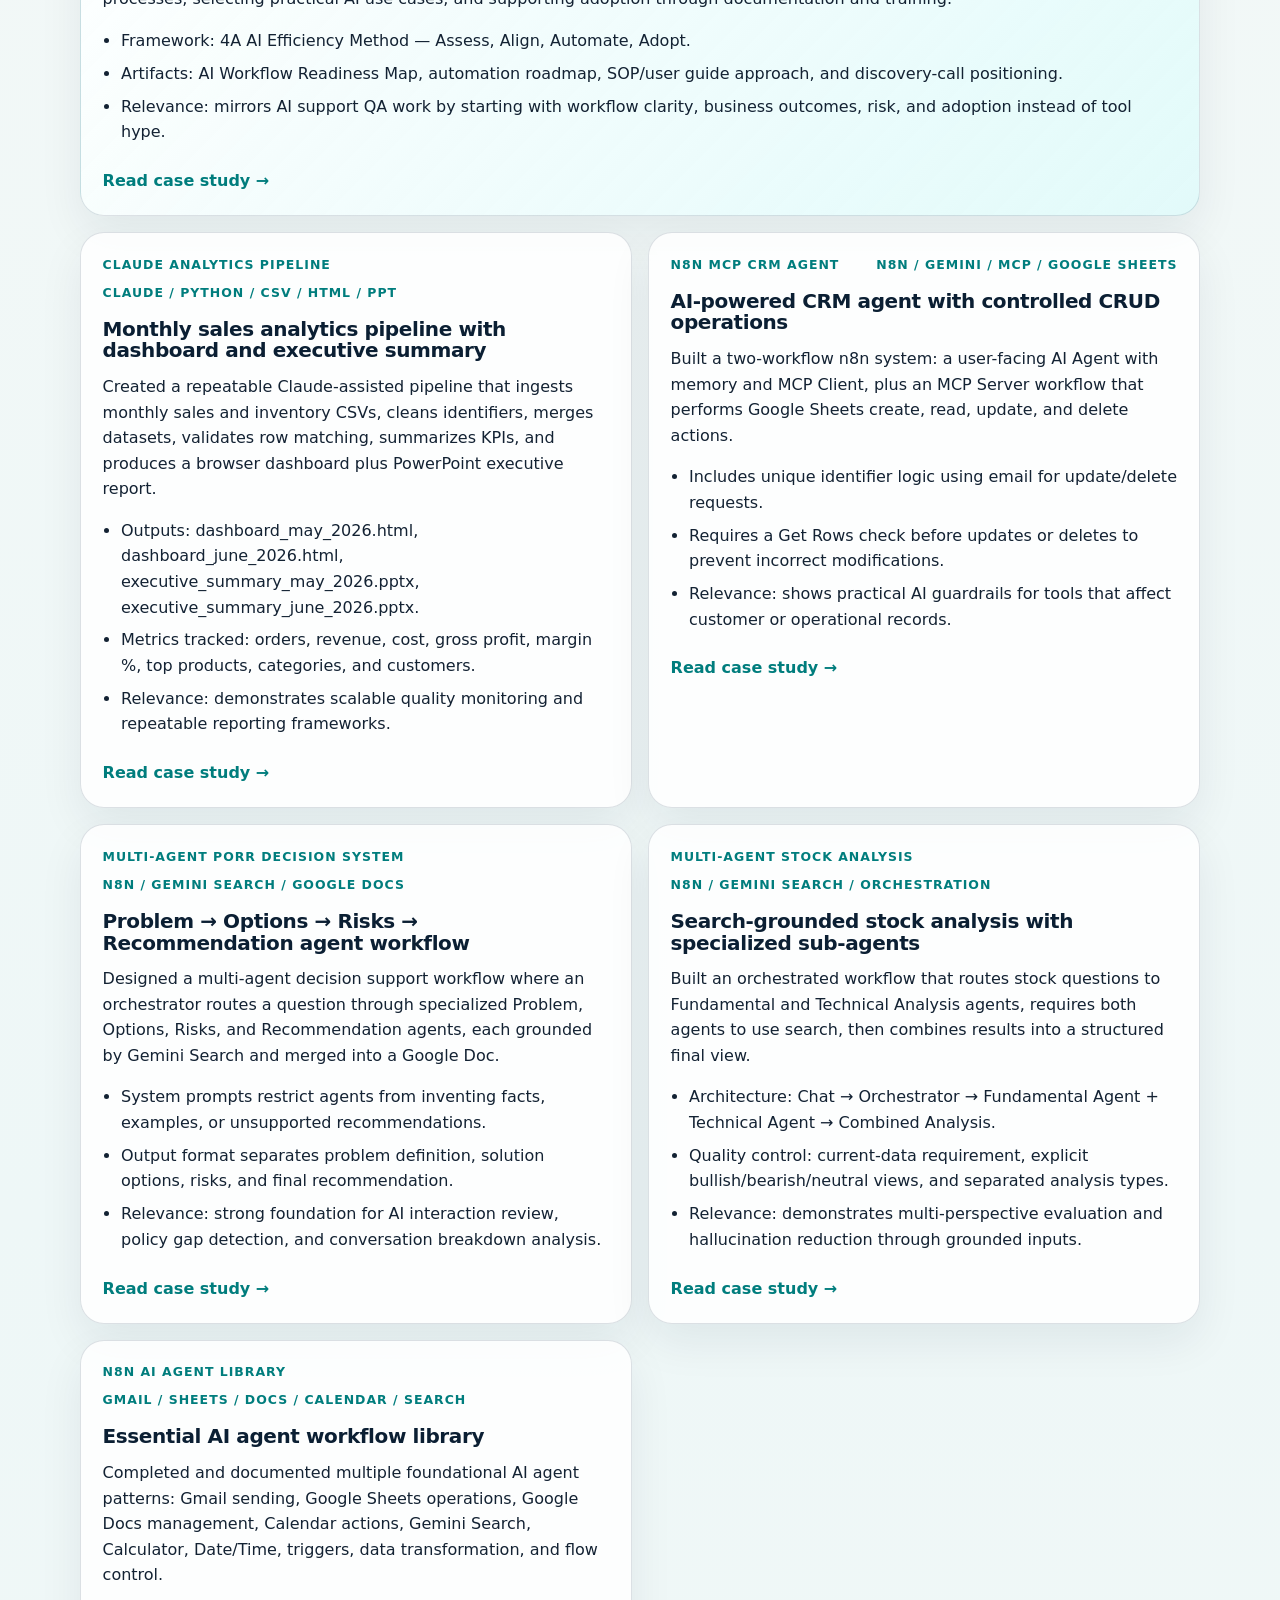
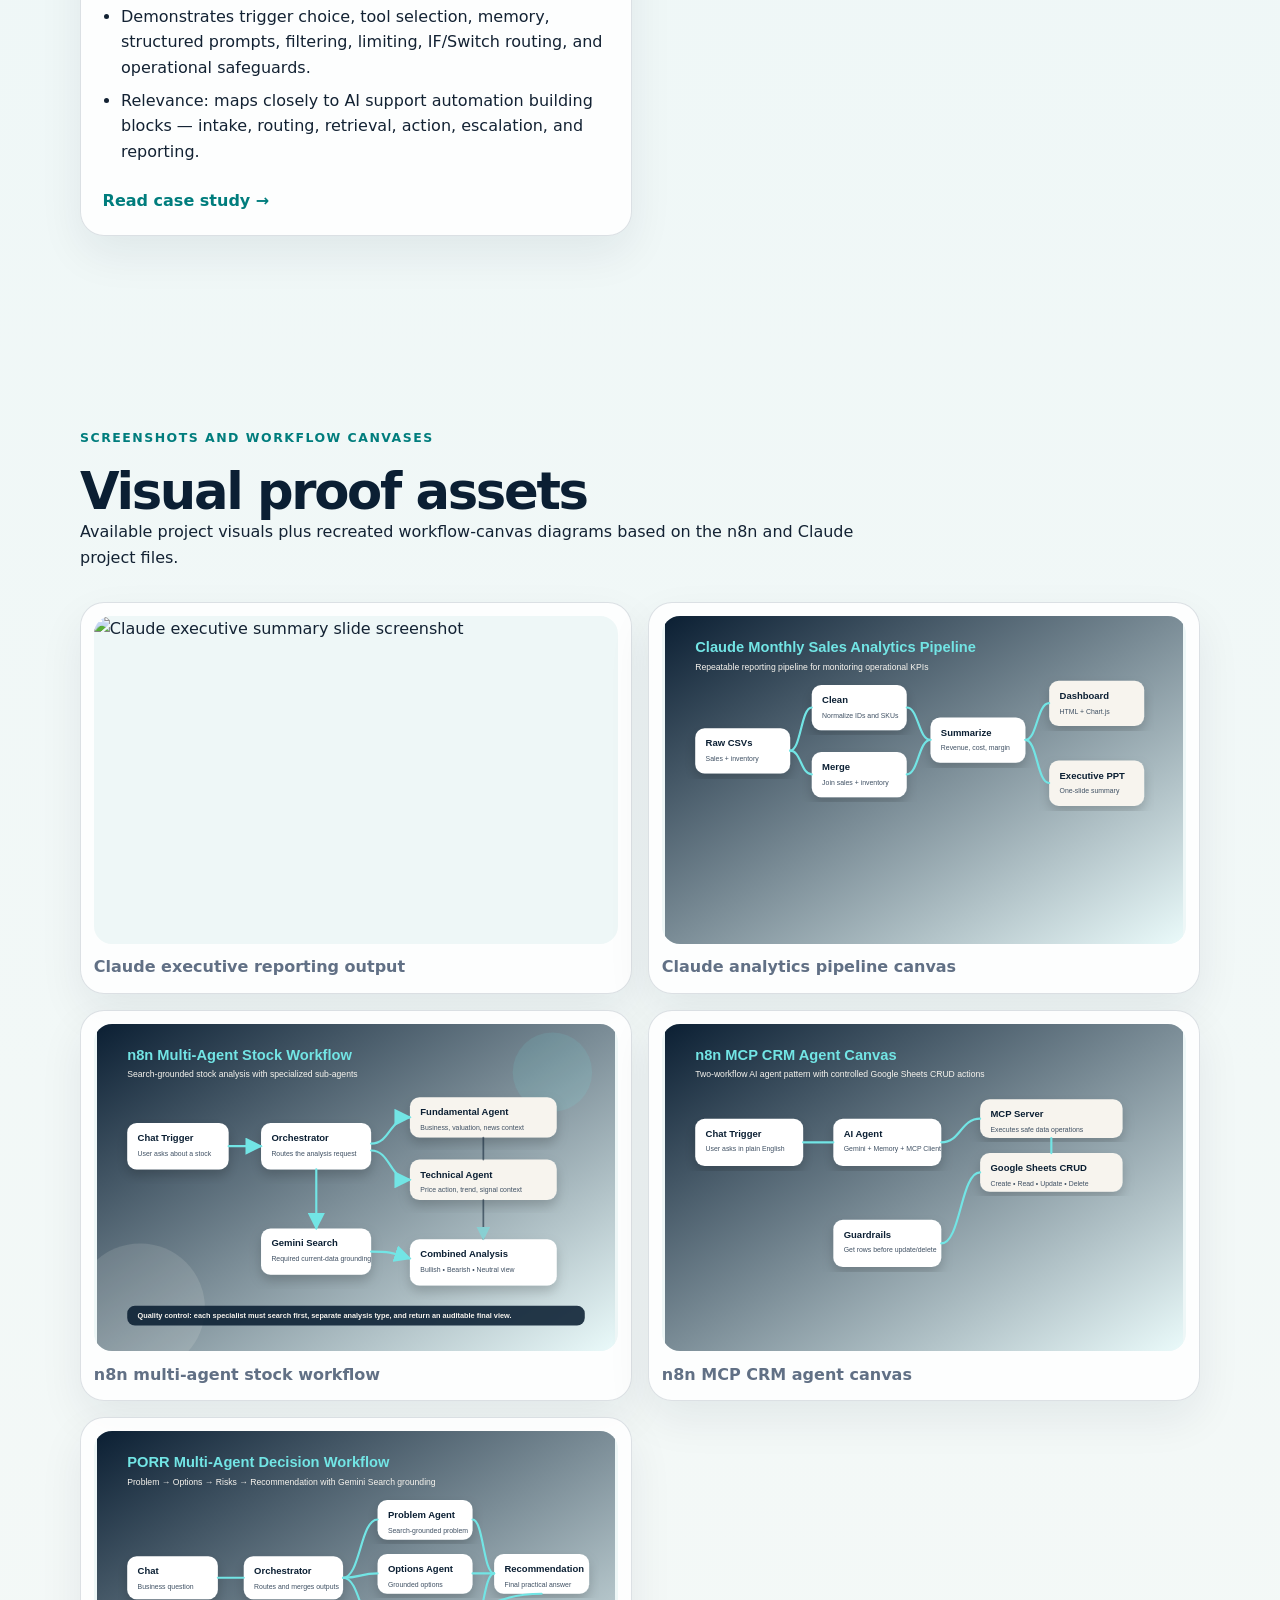
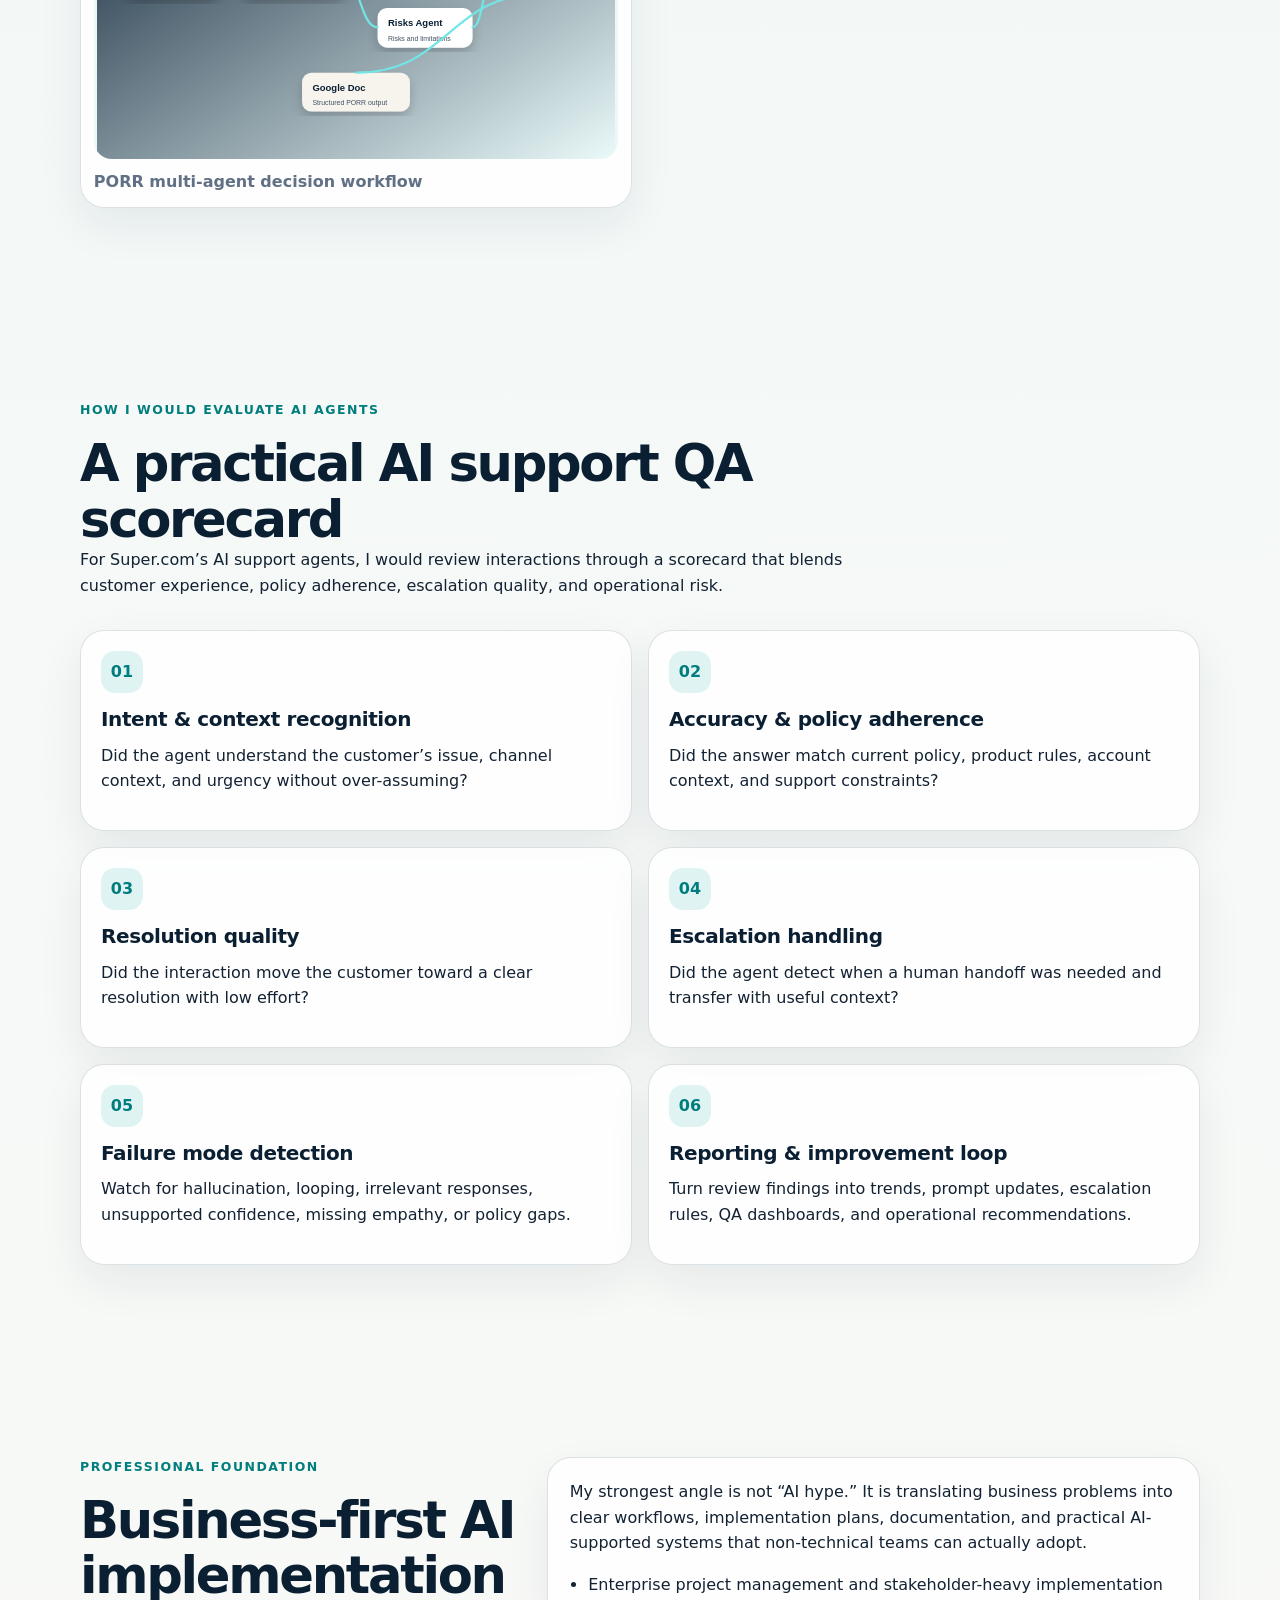
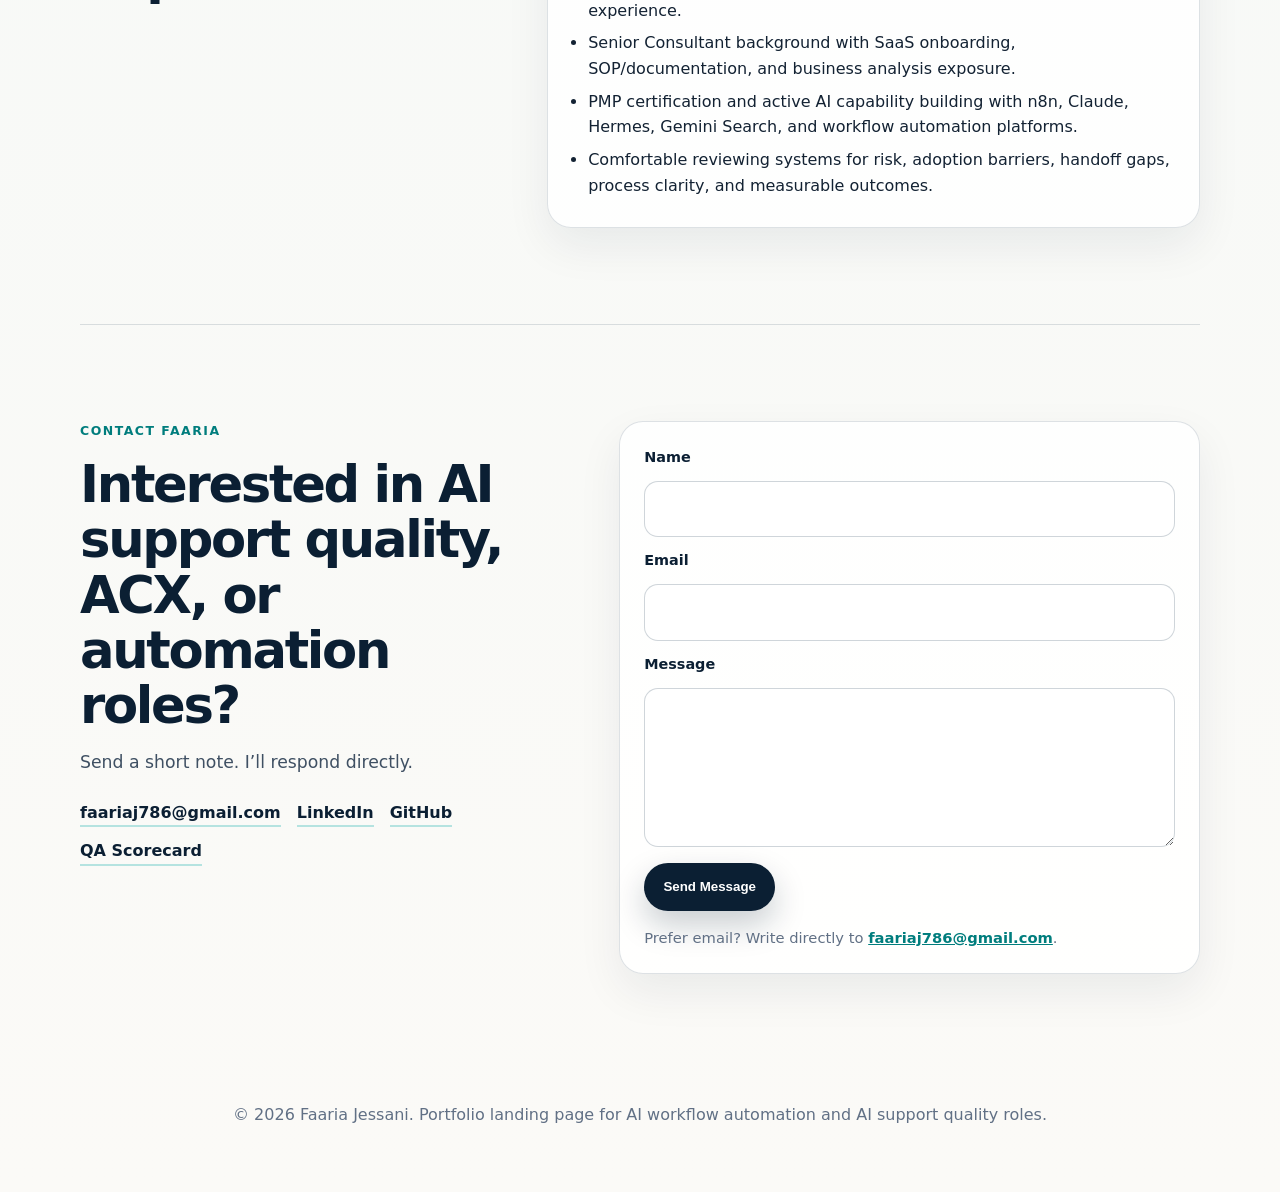
==== commit 0bb5ef14: "Match stock workflow canvas styling" ====
--- a/index.html
+++ b/index.html
@@ -180,7 +180,7 @@
       <div class="visual-grid">
         <figure><img src="https://raw.githubusercontent.com/faariaj-pixel/faaria-ai-support-qa-portfolio/main/assets/claude-executive-slide.jpg" alt="Claude executive summary slide screenshot"><figcaption>Claude executive reporting output</figcaption></figure>
         <figure><img src="assets/claude-pipeline-canvas.svg" alt="Claude analytics pipeline workflow canvas"><figcaption>Claude analytics pipeline canvas</figcaption></figure>
-        <figure><img src="https://raw.githubusercontent.com/faariaj-pixel/faaria-ai-support-qa-portfolio/main/assets/n8n-stock-agent.png" alt="n8n stock agent workflow canvas screenshot"><figcaption>n8n multi-agent stock workflow</figcaption></figure>
+        <figure><img src="assets/n8n-stock-agent-canvas.svg" alt="n8n multi-agent stock workflow canvas"><figcaption>n8n multi-agent stock workflow</figcaption></figure>
         <figure><img src="assets/n8n-mcp-crm-canvas.svg" alt="n8n MCP CRM workflow canvas"><figcaption>n8n MCP CRM agent canvas</figcaption></figure>
         <figure><img src="assets/n8n-porr-canvas.svg" alt="n8n PORR multi-agent workflow canvas"><figcaption>PORR multi-agent decision workflow</figcaption></figure>
       </div>
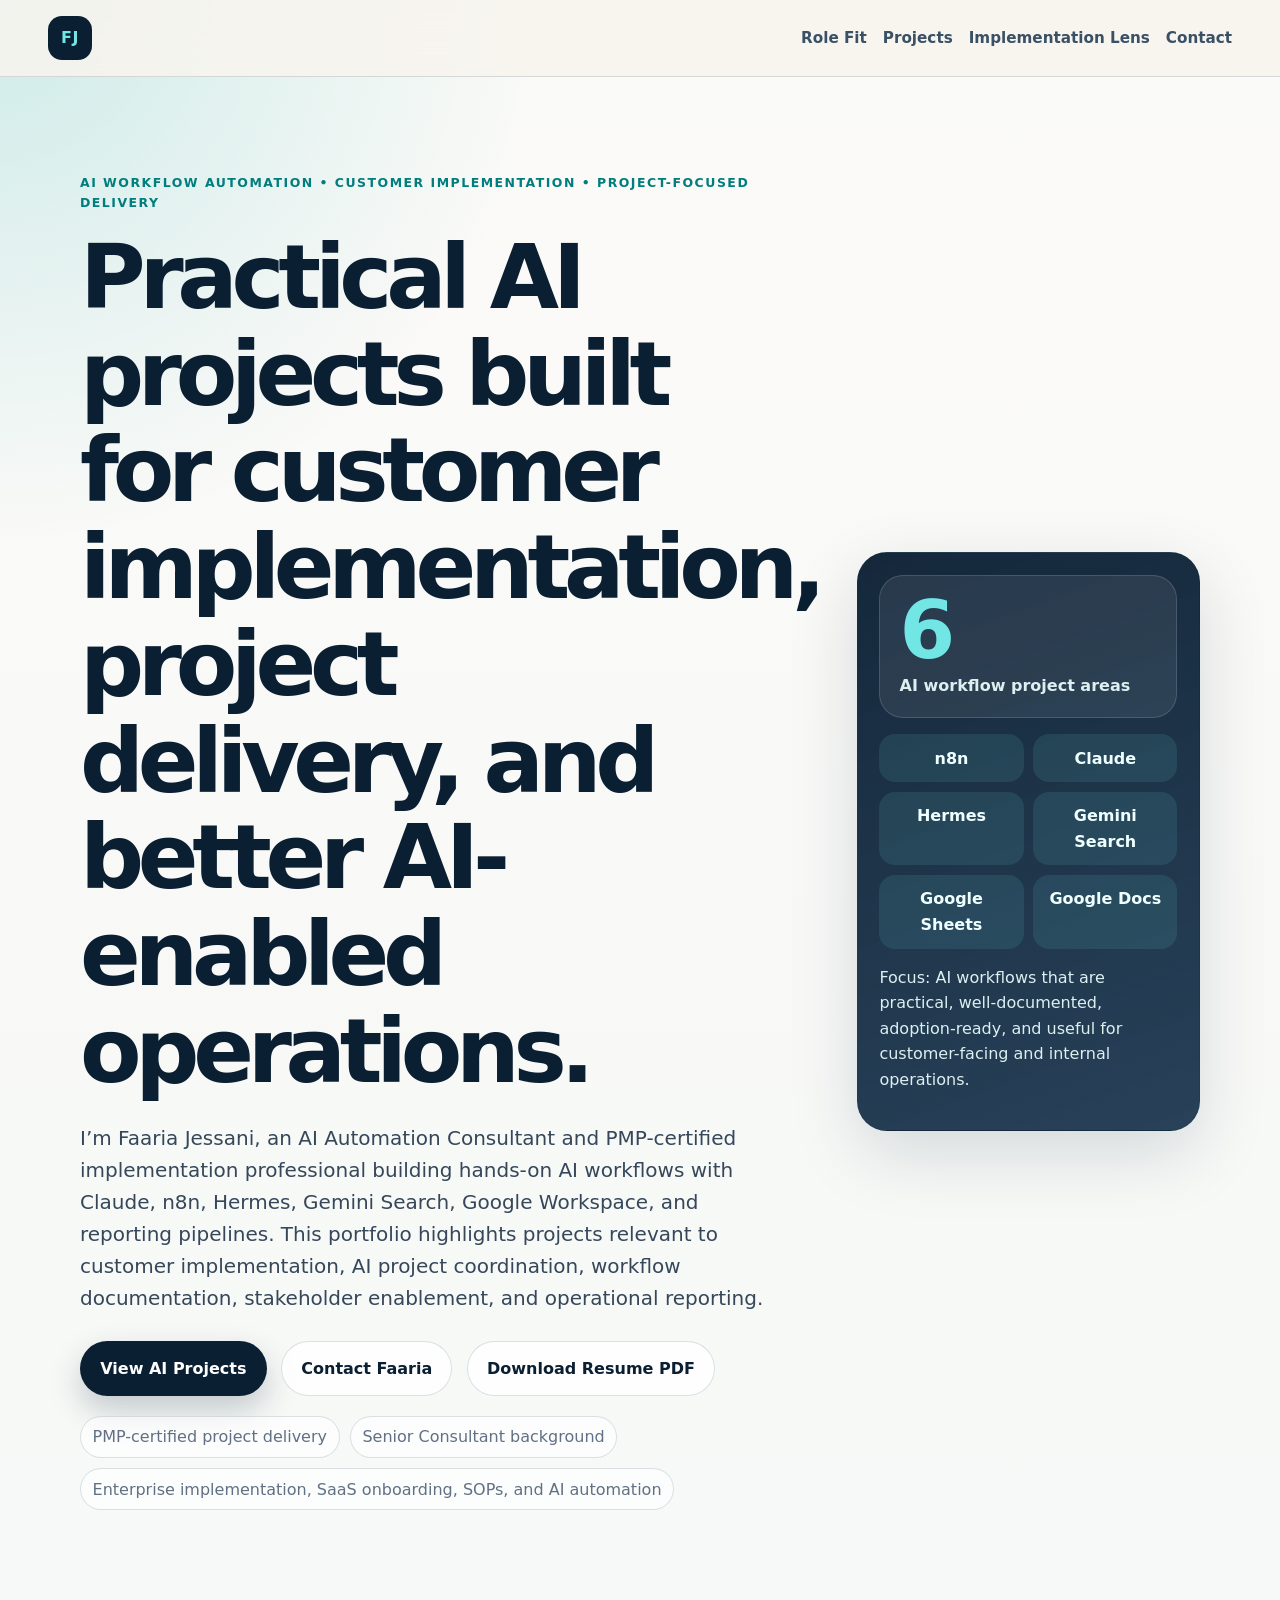
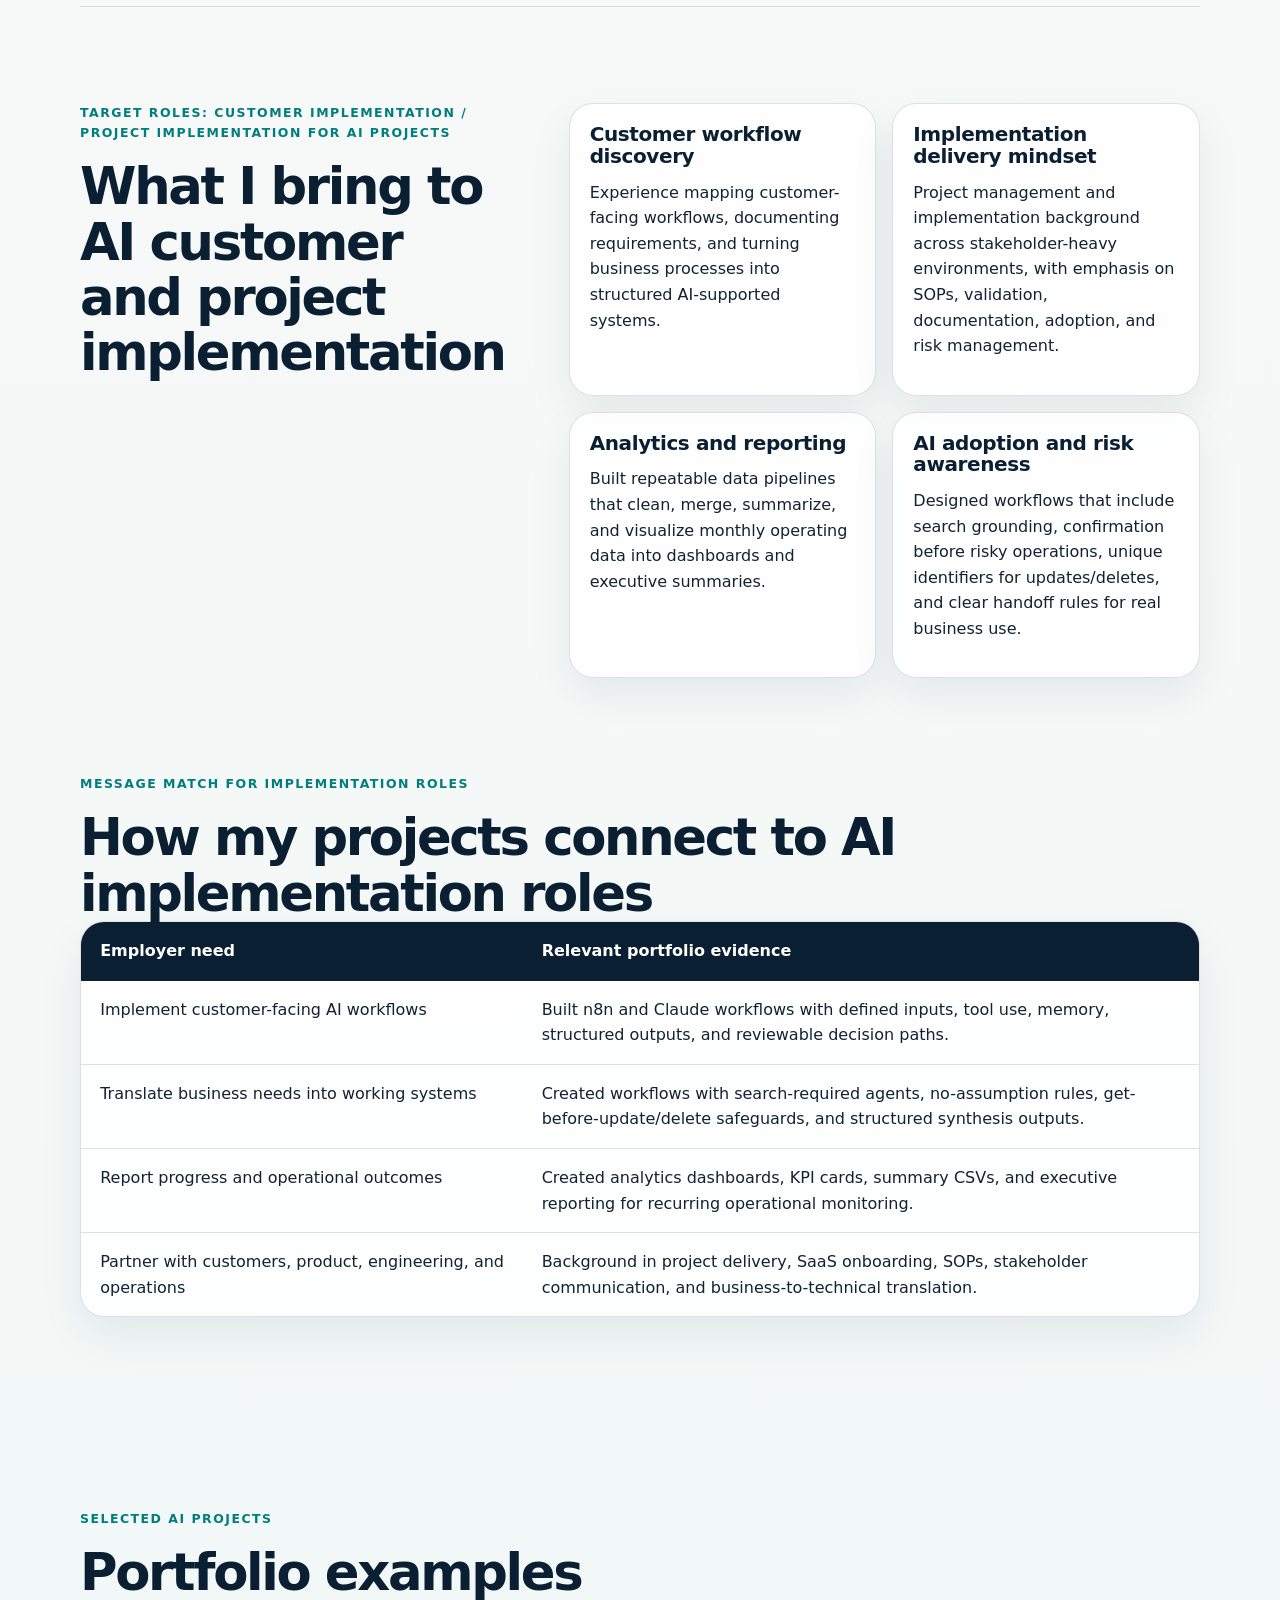
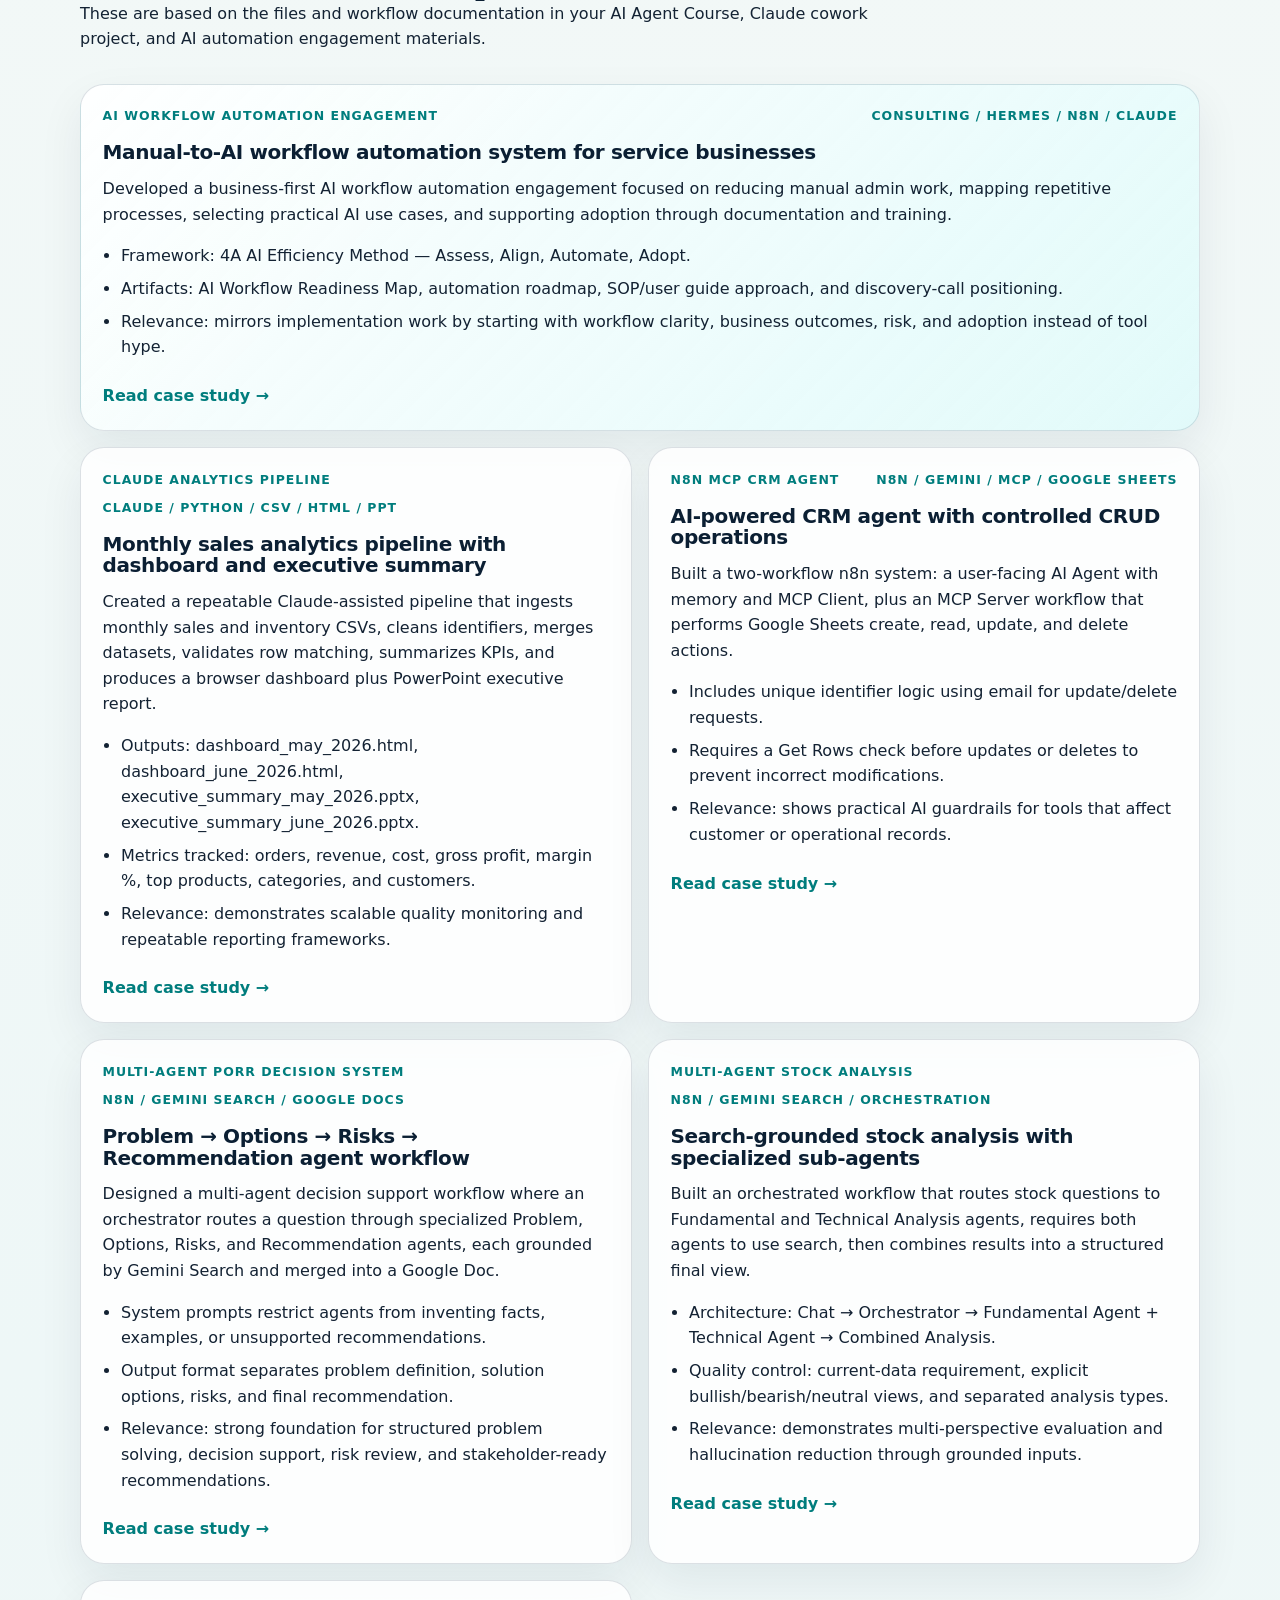
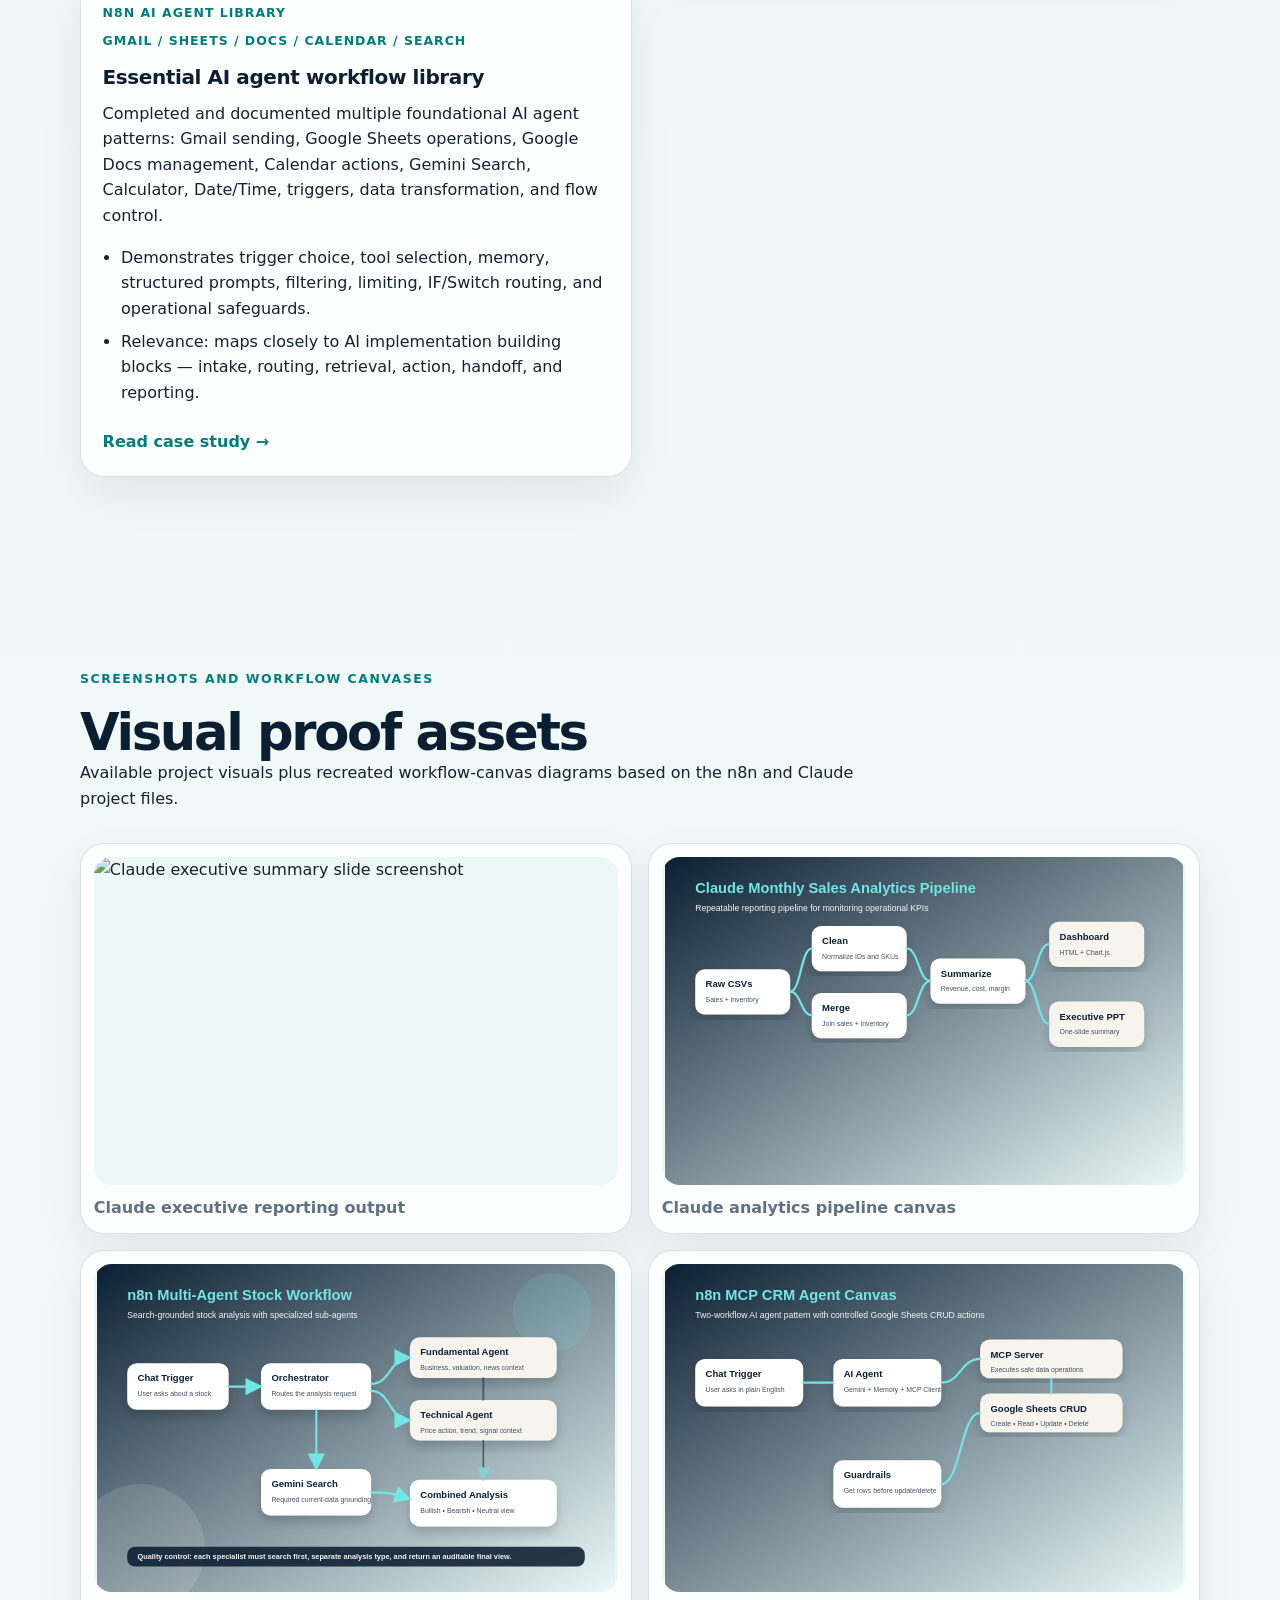
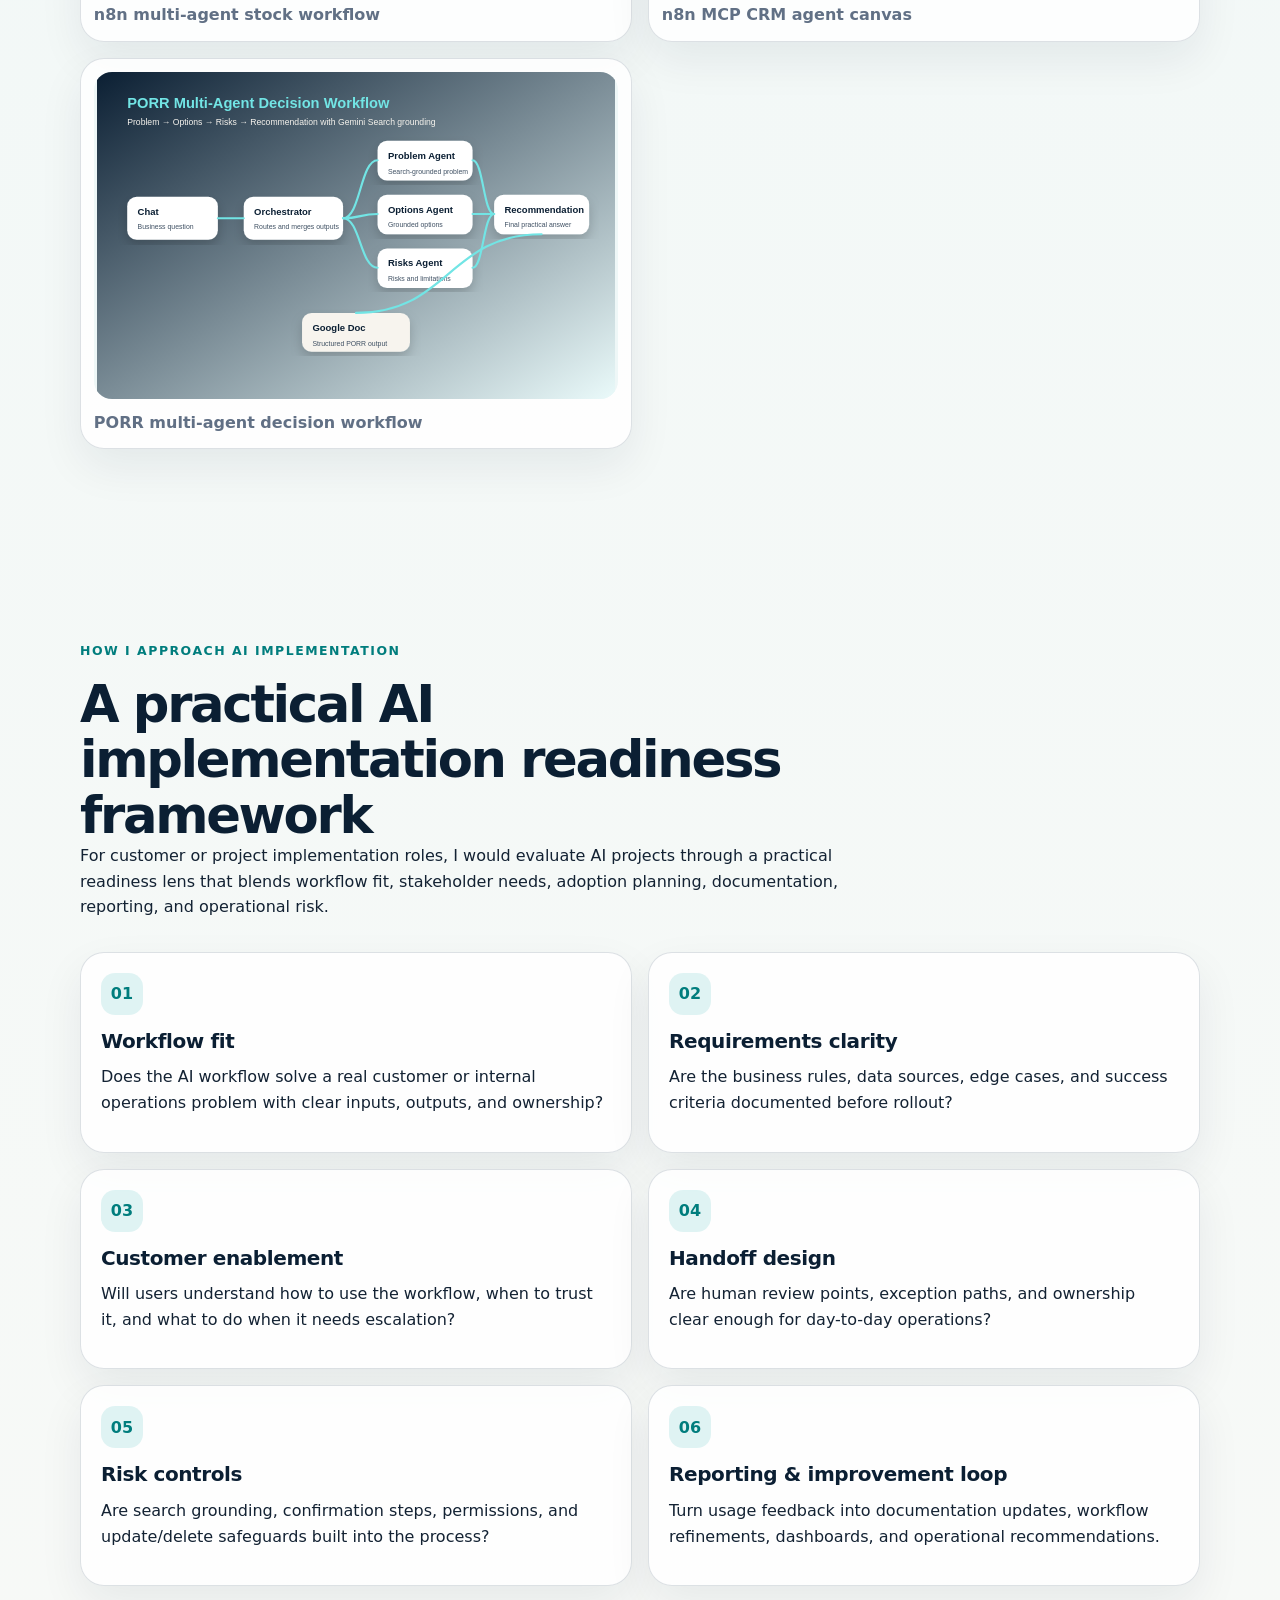
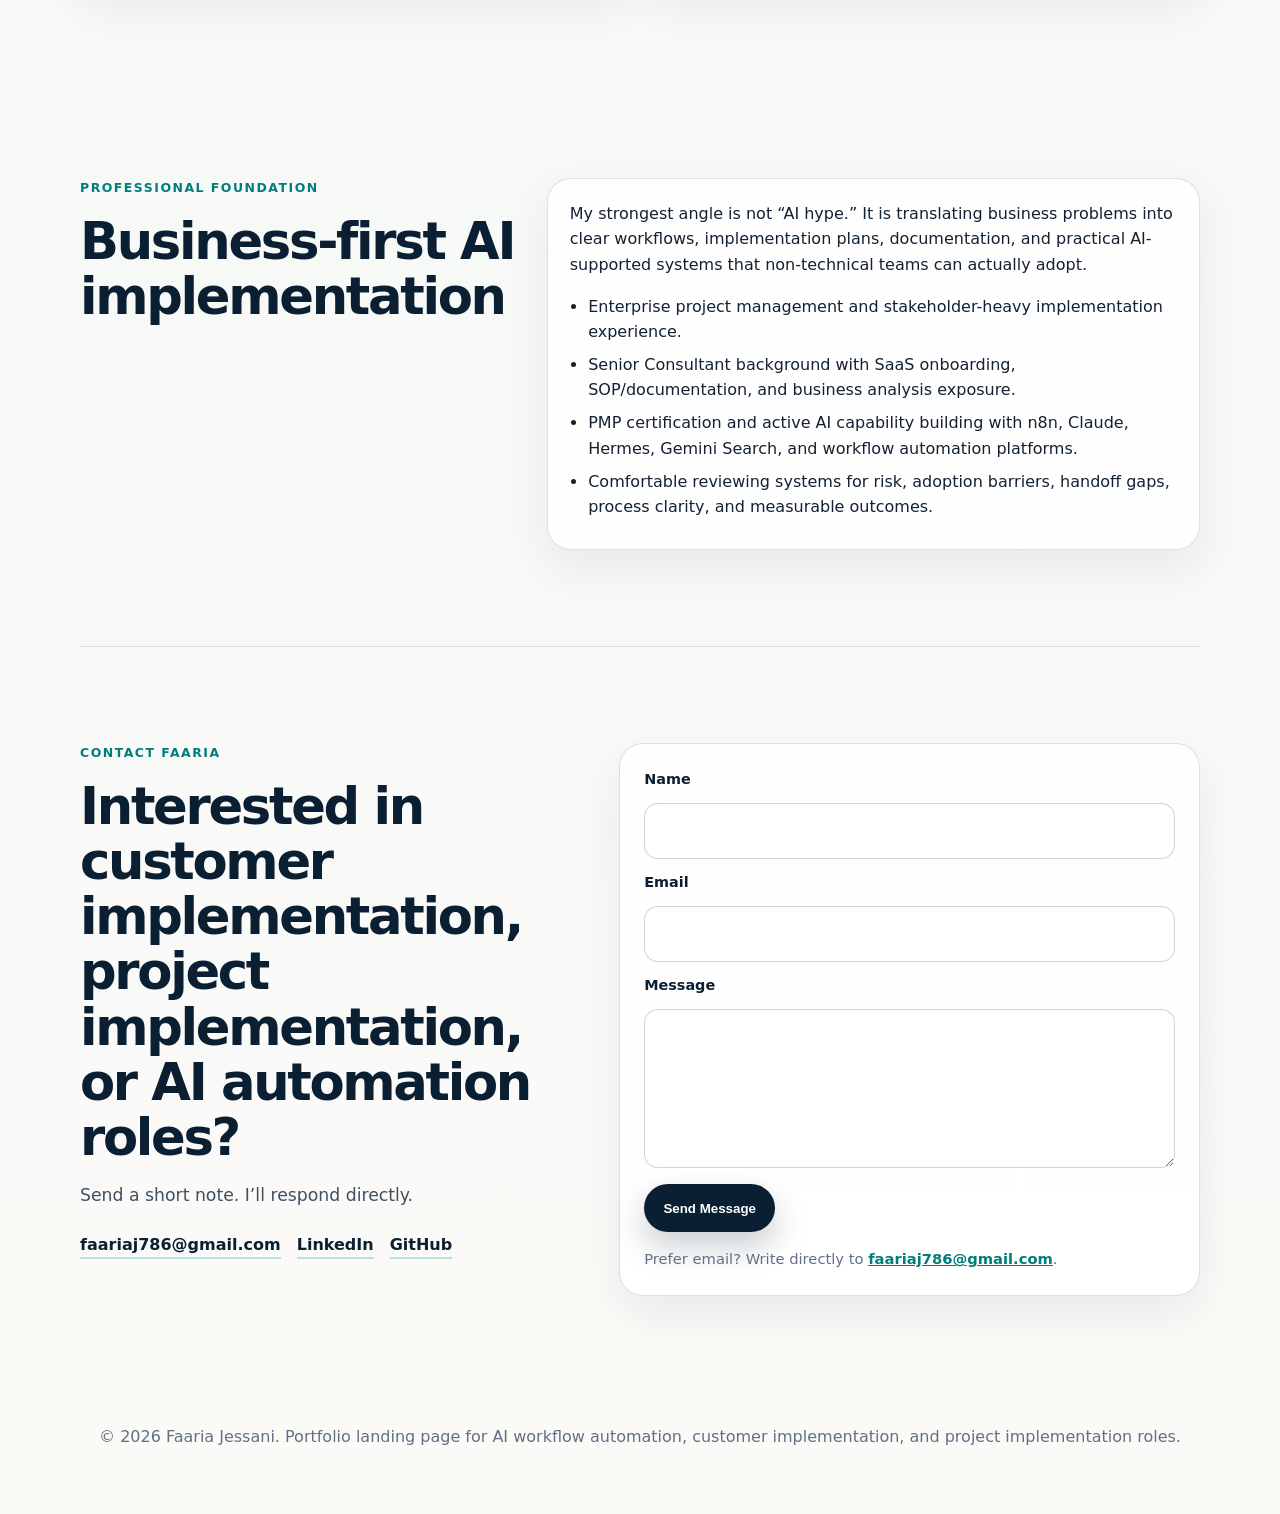
==== commit 97a623a3: "Retarget portfolio to AI implementation roles" ====
--- a/index.html
+++ b/index.html
@@ -3,10 +3,10 @@
 <head>
   <meta charset="utf-8" />
   <meta name="viewport" content="width=device-width, initial-scale=1" />
-  <title>Faaria Jessani | AI Automation & AI Quality Portfolio</title>
-  <meta name="description" content="Portfolio landing page for Faaria Jessani, showcasing AI workflow automation, Claude analytics pipelines, n8n AI agents, and AI quality assurance experience for AI support operations roles." />
-  <meta property="og:title" content="Faaria Jessani | AI Automation & AI Quality Portfolio" />
-  <meta property="og:description" content="AI workflow automation portfolio aligned to AI Agent QA, operational auditing, reporting, and customer experience improvement." />
+  <title>Faaria Jessani | AI Automation & Implementation Portfolio</title>
+  <meta name="description" content="Portfolio landing page for Faaria Jessani, showcasing AI workflow automation, Claude analytics pipelines, n8n AI agents, and customer and project implementation experience for AI projects." />
+  <meta property="og:title" content="Faaria Jessani | AI Automation & Implementation Portfolio" />
+  <meta property="og:description" content="AI workflow automation portfolio aligned to customer implementation, project delivery, operational reporting, and practical AI adoption." />
   <meta property="og:type" content="website" />
   <meta property="og:image" content="assets/og-portfolio.svg" />
   <link rel="icon" href="assets/favicon.svg" type="image/svg+xml" />
@@ -20,7 +20,7 @@
     <nav aria-label="Primary navigation">
       <a href="#fit">Role Fit</a>
       <a href="#projects">Projects</a>
-      <a href="#qa">AI QA Framework</a>
+      <a href="#implementation">Implementation Lens</a>
       <a href="#contact">Contact</a>
     </nav>
   </header>
@@ -28,12 +28,12 @@
   <main id="top">
     <section class="hero section-shell">
       <div class="hero-copy">
-        <p class="eyebrow">AI workflow automation • AI agent evaluation • Operations-focused delivery</p>
-        <h1>Practical AI projects built for the exact work behind better AI customer experiences.</h1>
-        <p class="hero-subtitle">I’m Faaria Jessani, an AI Automation Consultant and PMP-certified implementation professional building hands-on AI workflows with Claude, n8n, Hermes, Gemini Search, Google Workspace, and reporting pipelines. This portfolio highlights projects relevant to AI Agent quality assurance, escalation monitoring, conversation auditing, and operational reporting.</p>
+        <p class="eyebrow">AI workflow automation • Customer implementation • Project-focused delivery</p>
+        <h1>Practical AI projects built for customer implementation, project delivery, and better AI-enabled operations.</h1>
+        <p class="hero-subtitle">I’m Faaria Jessani, an AI Automation Consultant and PMP-certified implementation professional building hands-on AI workflows with Claude, n8n, Hermes, Gemini Search, Google Workspace, and reporting pipelines. This portfolio highlights projects relevant to customer implementation, AI project coordination, workflow documentation, stakeholder enablement, and operational reporting.</p>
         <div class="hero-actions">
           <a class="button primary" href="#projects">View AI Projects</a>
-          <a class="button secondary" href="mailto:faariaj786@gmail.com?subject=AI%20Support%20QA%20Portfolio%20-%20Faaria%20Jessani">Contact Faaria</a>
+          <a class="button secondary" href="mailto:faariaj786@gmail.com?subject=AI%20Implementation%20Portfolio%20-%20Faaria%20Jessani">Contact Faaria</a>
           <a class="button secondary" href="https://raw.githubusercontent.com/faariaj-pixel/faaria-ai-support-qa-portfolio/main/assets/faaria-jessani-ai-support-qa-resume.pdf" target="_blank" rel="noopener">Download Resume PDF</a>
         </div>
         <ul class="trust-list" aria-label="Credibility highlights">
@@ -50,22 +50,22 @@
         <div class="stack-grid" aria-label="Tools used">
           <span>n8n</span><span>Claude</span><span>Hermes</span><span>Gemini Search</span><span>Google Sheets</span><span>Google Docs</span>
         </div>
-        <p>Focus: AI agents that are useful, grounded, auditable, and safe enough for real operational workflows.</p>
+        <p>Focus: AI workflows that are practical, well-documented, adoption-ready, and useful for customer-facing and internal operations.</p>
       </aside>
     </section>
 
     <section id="fit" class="section-shell split-section">
       <div>
-        <p class="eyebrow">Target role: Super.com ACX / AI Support Quality</p>
-        <h2>What I would bring to AI Agent Quality Assurance</h2>
+        <p class="eyebrow">Target roles: Customer Implementation / Project Implementation for AI Projects</p>
+        <h2>What I bring to AI customer and project implementation</h2>
       </div>
       <div class="fit-grid">
         <article>
-          <h3>Conversation quality judgment</h3>
-          <p>Experience writing system prompts, workflow guardrails, escalation instructions, and structured outputs for AI agents that interact with users and business data.</p>
-        </article>
-        <article>
-          <h3>Operational auditing mindset</h3>
+          <h3>Customer workflow discovery</h3>
+          <p>Experience mapping customer-facing workflows, documenting requirements, and turning business processes into structured AI-supported systems.</p>
+        </article>
+        <article>
+          <h3>Implementation delivery mindset</h3>
           <p>Project management and implementation background across stakeholder-heavy environments, with emphasis on SOPs, validation, documentation, adoption, and risk management.</p>
         </article>
         <article>
@@ -73,21 +73,21 @@
           <p>Built repeatable data pipelines that clean, merge, summarize, and visualize monthly operating data into dashboards and executive summaries.</p>
         </article>
         <article>
-          <h3>AI failure awareness</h3>
-          <p>Designed workflows that require search grounding, confirmation before risky operations, unique identifiers for updates/deletes, and clear limits against assumptions or hallucinated facts.</p>
+          <h3>AI adoption and risk awareness</h3>
+          <p>Designed workflows that include search grounding, confirmation before risky operations, unique identifiers for updates/deletes, and clear handoff rules for real business use.</p>
         </article>
       </div>
     </section>
 
     <section class="section-shell role-map">
-      <p class="eyebrow">Message match to the job description</p>
-      <h2>How my projects connect to Super.com’s AI support needs</h2>
-      <div class="map-table" role="table" aria-label="Super role needs mapped to Faaria projects">
-        <div role="row" class="table-head"><span>Super.com need</span><span>Relevant portfolio evidence</span></div>
-        <div role="row"><span>Audit AI chat and voice interactions</span><span>Prompted AI agents with defined output structures, required tool use, memory, escalation logic, and reviewable decision paths.</span></div>
-        <div role="row"><span>Detect hallucinations, loops, and poor handoffs</span><span>Built workflows with search-required agents, no-assumption rules, get-before-update/delete safeguards, and structured synthesis outputs.</span></div>
-        <div role="row"><span>Monitor CSAT, containment, and operational risk</span><span>Created analytics dashboards, KPI cards, summary CSVs, and executive reporting for recurring operational monitoring.</span></div>
-        <div role="row"><span>Partner with Product, Engineering, Operations, and QA</span><span>Background in project delivery, SaaS onboarding, SOPs, stakeholder communication, and business-to-technical translation.</span></div>
+      <p class="eyebrow">Message match for implementation roles</p>
+      <h2>How my projects connect to AI implementation roles</h2>
+      <div class="map-table" role="table" aria-label="Implementation role needs mapped to Faaria projects">
+        <div role="row" class="table-head"><span>Employer need</span><span>Relevant portfolio evidence</span></div>
+        <div role="row"><span>Implement customer-facing AI workflows</span><span>Built n8n and Claude workflows with defined inputs, tool use, memory, structured outputs, and reviewable decision paths.</span></div>
+        <div role="row"><span>Translate business needs into working systems</span><span>Created workflows with search-required agents, no-assumption rules, get-before-update/delete safeguards, and structured synthesis outputs.</span></div>
+        <div role="row"><span>Report progress and operational outcomes</span><span>Created analytics dashboards, KPI cards, summary CSVs, and executive reporting for recurring operational monitoring.</span></div>
+        <div role="row"><span>Partner with customers, product, engineering, and operations</span><span>Background in project delivery, SaaS onboarding, SOPs, stakeholder communication, and business-to-technical translation.</span></div>
       </div>
     </section>
 
@@ -105,7 +105,7 @@
           <ul>
             <li>Framework: 4A AI Efficiency Method — Assess, Align, Automate, Adopt.</li>
             <li>Artifacts: AI Workflow Readiness Map, automation roadmap, SOP/user guide approach, and discovery-call positioning.</li>
-            <li>Relevance: mirrors AI support QA work by starting with workflow clarity, business outcomes, risk, and adoption instead of tool hype.</li>
+            <li>Relevance: mirrors implementation work by starting with workflow clarity, business outcomes, risk, and adoption instead of tool hype.</li>
           </ul>
           <a class="text-link" href="case-studies/ai-workflow-automation.html">Read case study →</a>
         </article>
@@ -141,7 +141,7 @@
           <ul>
             <li>System prompts restrict agents from inventing facts, examples, or unsupported recommendations.</li>
             <li>Output format separates problem definition, solution options, risks, and final recommendation.</li>
-            <li>Relevance: strong foundation for AI interaction review, policy gap detection, and conversation breakdown analysis.</li>
+            <li>Relevance: strong foundation for structured problem solving, decision support, risk review, and stakeholder-ready recommendations.</li>
           </ul>
           <a class="text-link" href="case-studies/porr-multi-agent-workflow.html">Read case study →</a>
         </article>
@@ -164,7 +164,7 @@
           <p>Completed and documented multiple foundational AI agent patterns: Gmail sending, Google Sheets operations, Google Docs management, Calendar actions, Gemini Search, Calculator, Date/Time, triggers, data transformation, and flow control.</p>
           <ul>
             <li>Demonstrates trigger choice, tool selection, memory, structured prompts, filtering, limiting, IF/Switch routing, and operational safeguards.</li>
-            <li>Relevance: maps closely to AI support automation building blocks — intake, routing, retrieval, action, escalation, and reporting.</li>
+            <li>Relevance: maps closely to AI implementation building blocks — intake, routing, retrieval, action, handoff, and reporting.</li>
           </ul>
           <a class="text-link" href="case-studies/n8n-agent-library.html">Read case study →</a>
         </article>
@@ -186,19 +186,19 @@
       </div>
     </section>
 
-    <section id="qa" class="section-shell qa-section">
+    <section id="implementation" class="section-shell qa-section">
       <div class="section-heading">
-        <p class="eyebrow">How I would evaluate AI agents</p>
-        <h2>A practical AI support QA scorecard</h2>
-        <p>For Super.com’s AI support agents, I would review interactions through a scorecard that blends customer experience, policy adherence, escalation quality, and operational risk.</p>
+        <p class="eyebrow">How I approach AI implementation</p>
+        <h2>A practical AI implementation readiness framework</h2>
+        <p>For customer or project implementation roles, I would evaluate AI projects through a practical readiness lens that blends workflow fit, stakeholder needs, adoption planning, documentation, reporting, and operational risk.</p>
       </div>
       <div class="scorecard-grid">
-        <article><span>01</span><h3>Intent & context recognition</h3><p>Did the agent understand the customer’s issue, channel context, and urgency without over-assuming?</p></article>
-        <article><span>02</span><h3>Accuracy & policy adherence</h3><p>Did the answer match current policy, product rules, account context, and support constraints?</p></article>
-        <article><span>03</span><h3>Resolution quality</h3><p>Did the interaction move the customer toward a clear resolution with low effort?</p></article>
-        <article><span>04</span><h3>Escalation handling</h3><p>Did the agent detect when a human handoff was needed and transfer with useful context?</p></article>
-        <article><span>05</span><h3>Failure mode detection</h3><p>Watch for hallucination, looping, irrelevant responses, unsupported confidence, missing empathy, or policy gaps.</p></article>
-        <article><span>06</span><h3>Reporting & improvement loop</h3><p>Turn review findings into trends, prompt updates, escalation rules, QA dashboards, and operational recommendations.</p></article>
+        <article><span>01</span><h3>Workflow fit</h3><p>Does the AI workflow solve a real customer or internal operations problem with clear inputs, outputs, and ownership?</p></article>
+        <article><span>02</span><h3>Requirements clarity</h3><p>Are the business rules, data sources, edge cases, and success criteria documented before rollout?</p></article>
+        <article><span>03</span><h3>Customer enablement</h3><p>Will users understand how to use the workflow, when to trust it, and what to do when it needs escalation?</p></article>
+        <article><span>04</span><h3>Handoff design</h3><p>Are human review points, exception paths, and ownership clear enough for day-to-day operations?</p></article>
+        <article><span>05</span><h3>Risk controls</h3><p>Are search grounding, confirmation steps, permissions, and update/delete safeguards built into the process?</p></article>
+        <article><span>06</span><h3>Reporting & improvement loop</h3><p>Turn usage feedback into documentation updates, workflow refinements, dashboards, and operational recommendations.</p></article>
       </div>
     </section>
 
@@ -221,13 +221,13 @@
     <section id="contact" class="section-shell contact-minimal" aria-labelledby="contact-title">
       <div class="contact-intro">
         <p class="eyebrow">Contact Faaria</p>
-        <h2 id="contact-title">Interested in AI support quality, ACX, or automation roles?</h2>
+        <h2 id="contact-title">Interested in customer implementation, project implementation, or AI automation roles?</h2>
         <p>Send a short note. I’ll respond directly.</p>
         <div class="contact-links" aria-label="Direct contact links">
-          <a href="mailto:faariaj786@gmail.com?subject=AI%20Support%20QA%20Portfolio%20-%20Faaria%20Jessani">faariaj786@gmail.com</a>
+          <a href="mailto:faariaj786@gmail.com?subject=AI%20Implementation%20Portfolio%20-%20Faaria%20Jessani">faariaj786@gmail.com</a>
           <a href="https://www.linkedin.com/in/faariaj/" target="_blank" rel="noopener">LinkedIn</a>
           <a href="https://github.com/faariaj-pixel/faaria-ai-support-qa-portfolio" target="_blank" rel="noopener">GitHub</a>
-          <a href="https://raw.githubusercontent.com/faariaj-pixel/faaria-ai-support-qa-portfolio/main/assets/ai-support-qa-scorecard-faaria-jessani.pdf" target="_blank" rel="noopener">QA Scorecard</a>
+          
         </div>
       </div>
 
@@ -242,13 +242,13 @@
         <textarea id="contact-message" name="message" rows="5" required></textarea>
 
         <button class="button primary" type="submit">Send Message</button>
-        <p class="form-note">Prefer email? Write directly to <a href="mailto:faariaj786@gmail.com?subject=AI%20Support%20QA%20Portfolio%20-%20Faaria%20Jessani">faariaj786@gmail.com</a>.</p>
+        <p class="form-note">Prefer email? Write directly to <a href="mailto:faariaj786@gmail.com?subject=AI%20Implementation%20Portfolio%20-%20Faaria%20Jessani">faariaj786@gmail.com</a>.</p>
       </form>
     </section>
   </main>
 
   <footer>
-    <p>© 2026 Faaria Jessani. Portfolio landing page for AI workflow automation and AI support quality roles.</p>
+    <p>© 2026 Faaria Jessani. Portfolio landing page for AI workflow automation, customer implementation, and project implementation roles.</p>
   </footer>
 </body>
 </html>
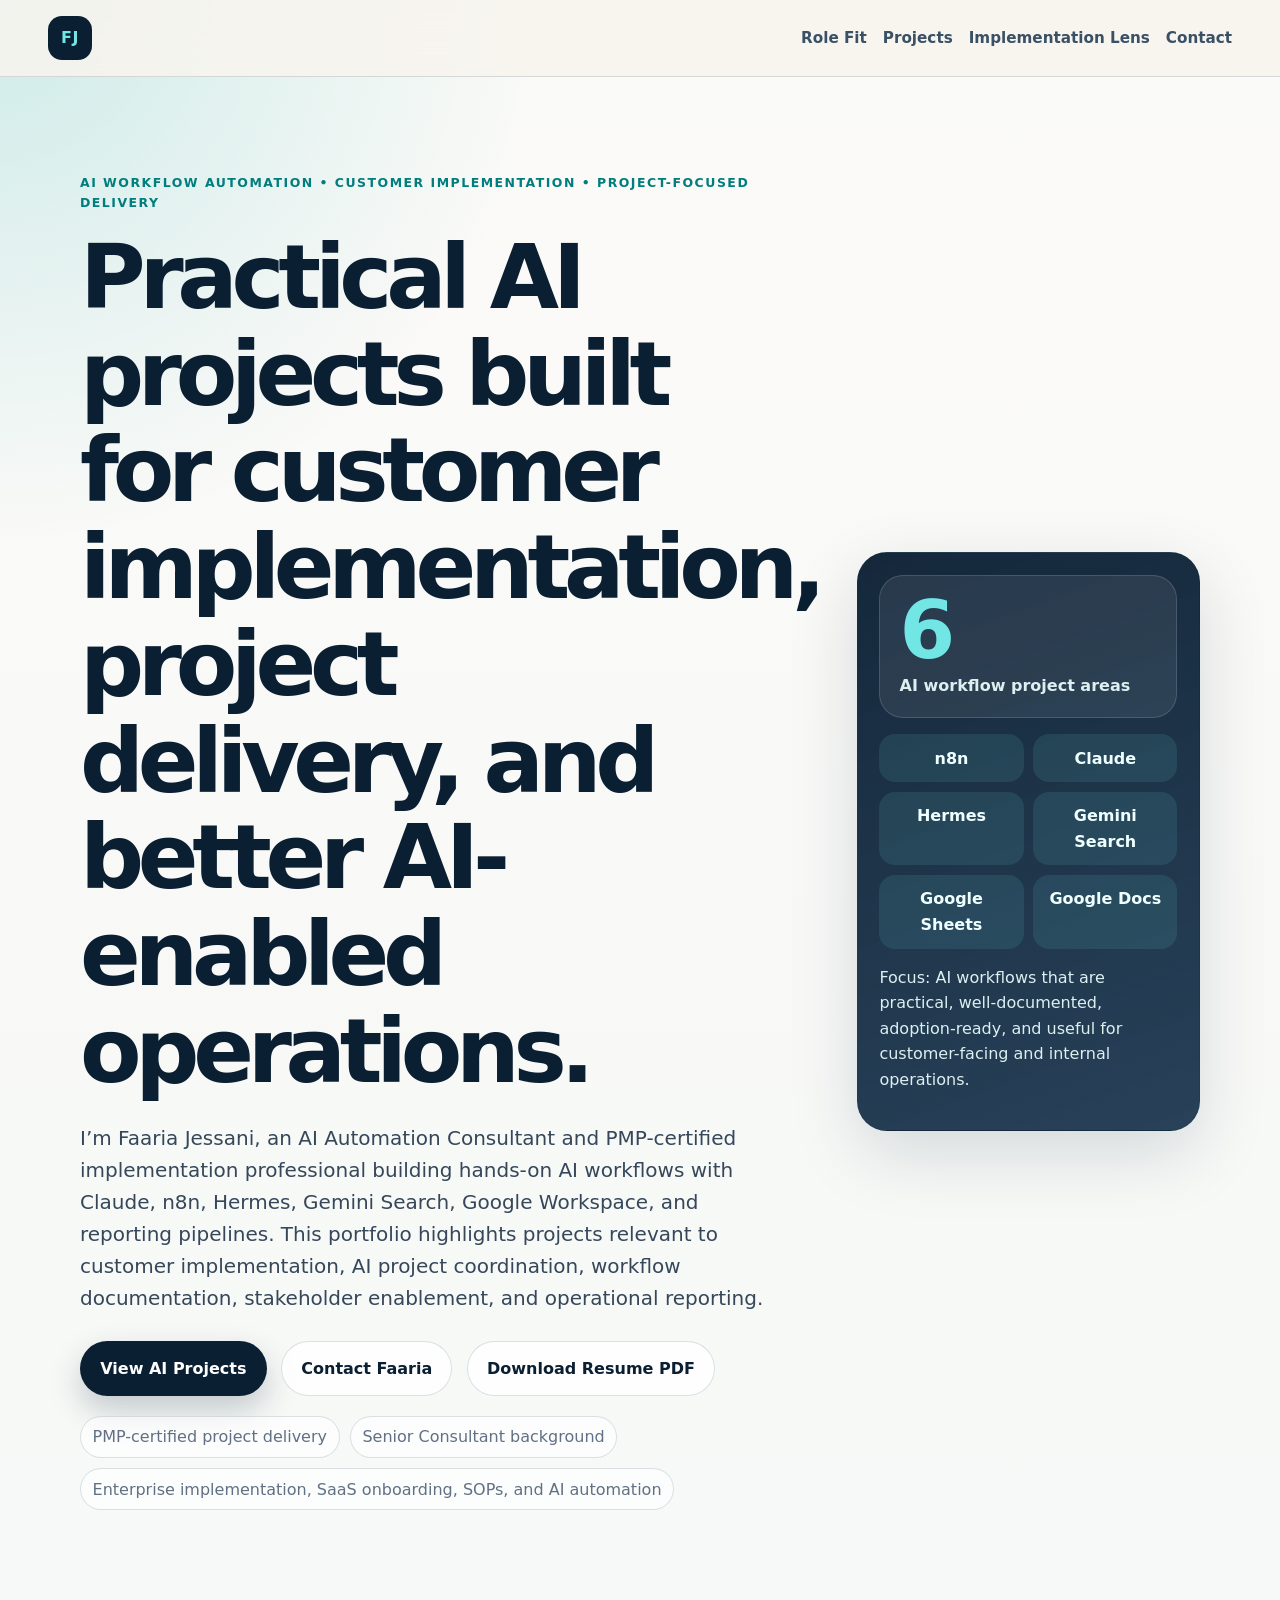
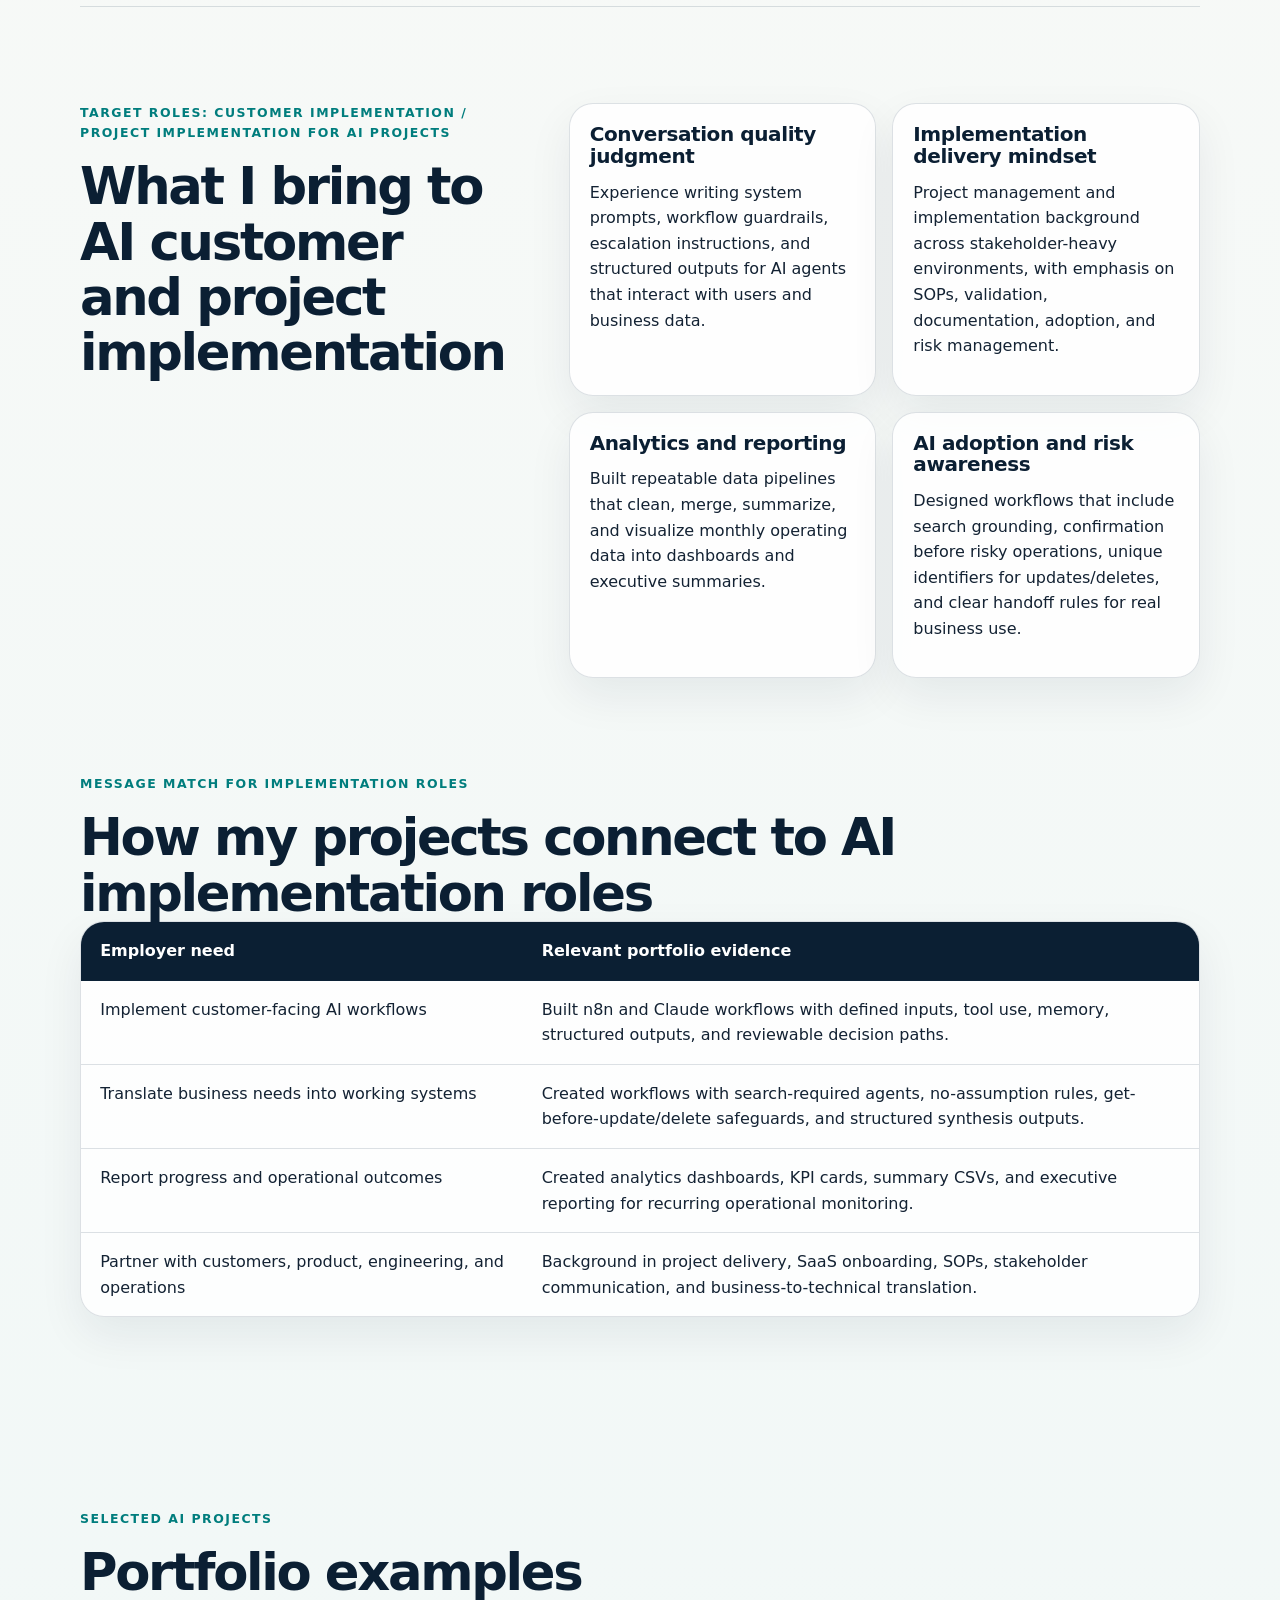
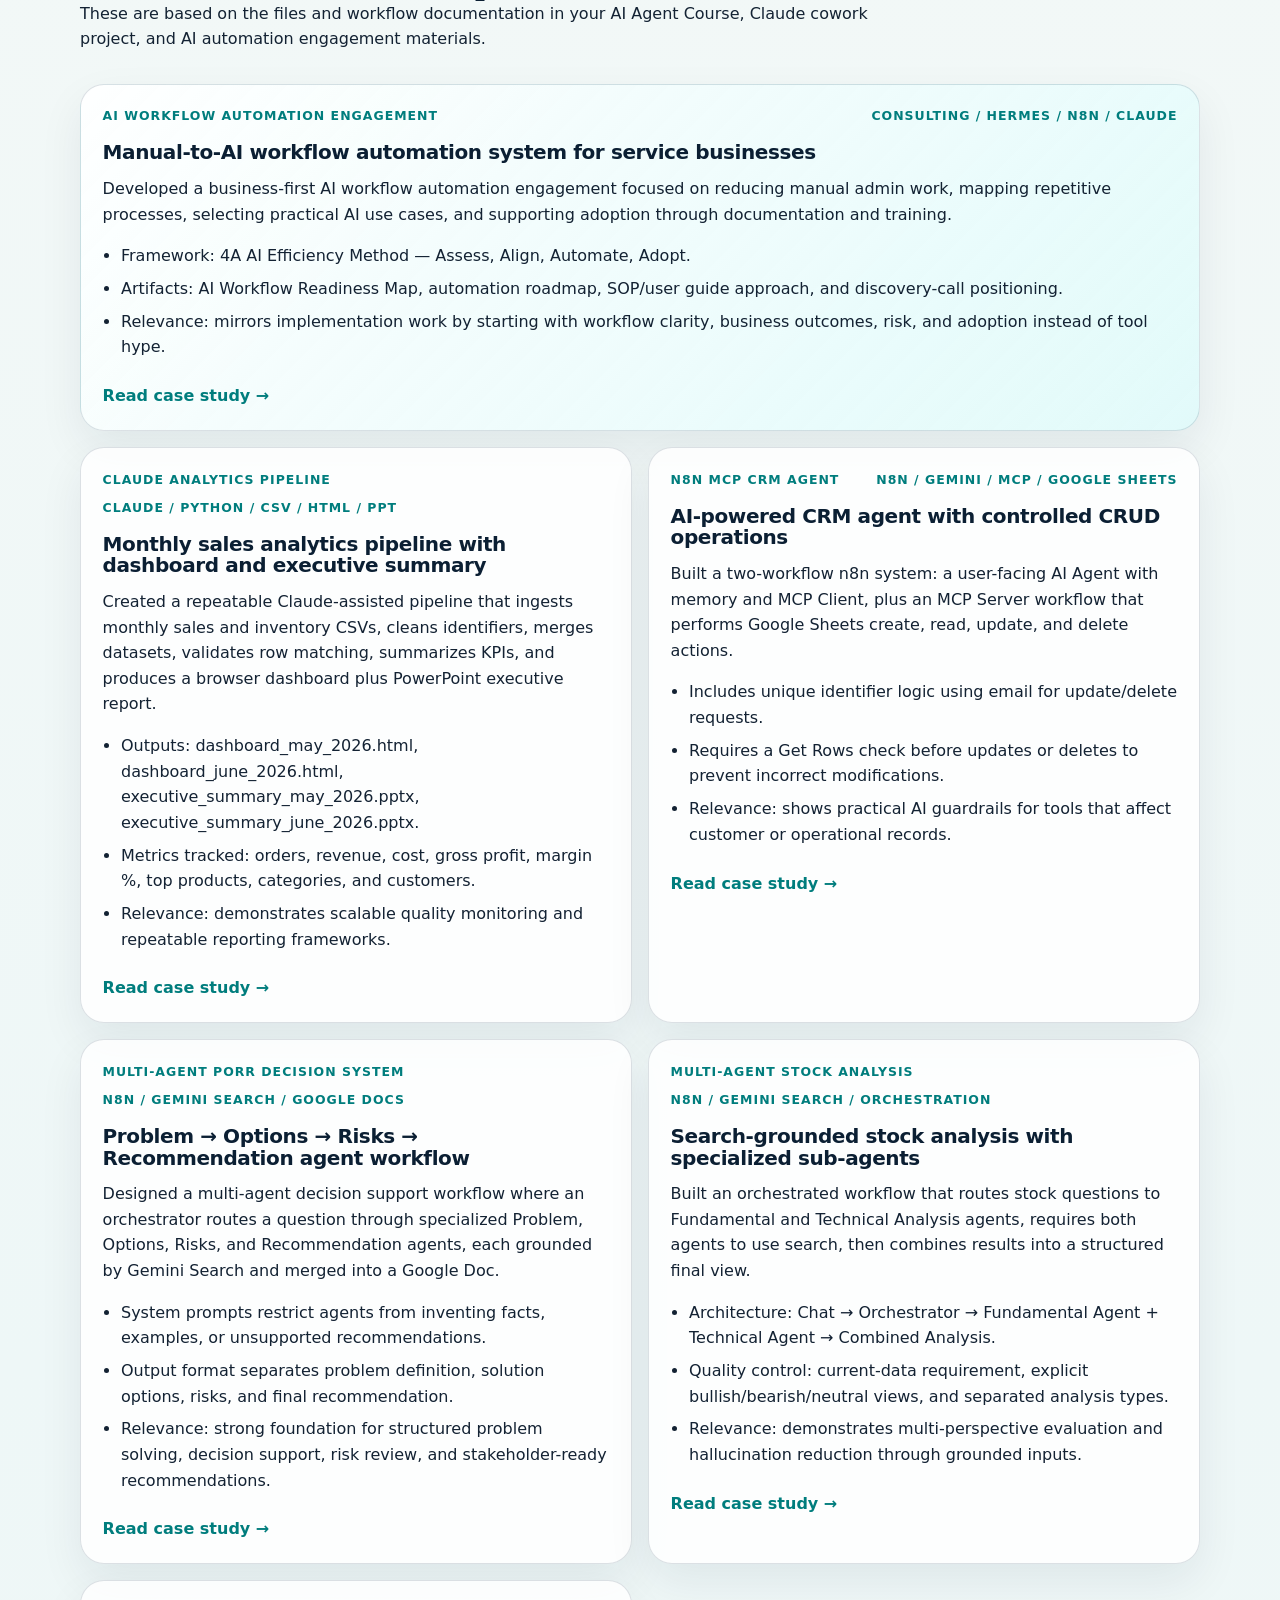
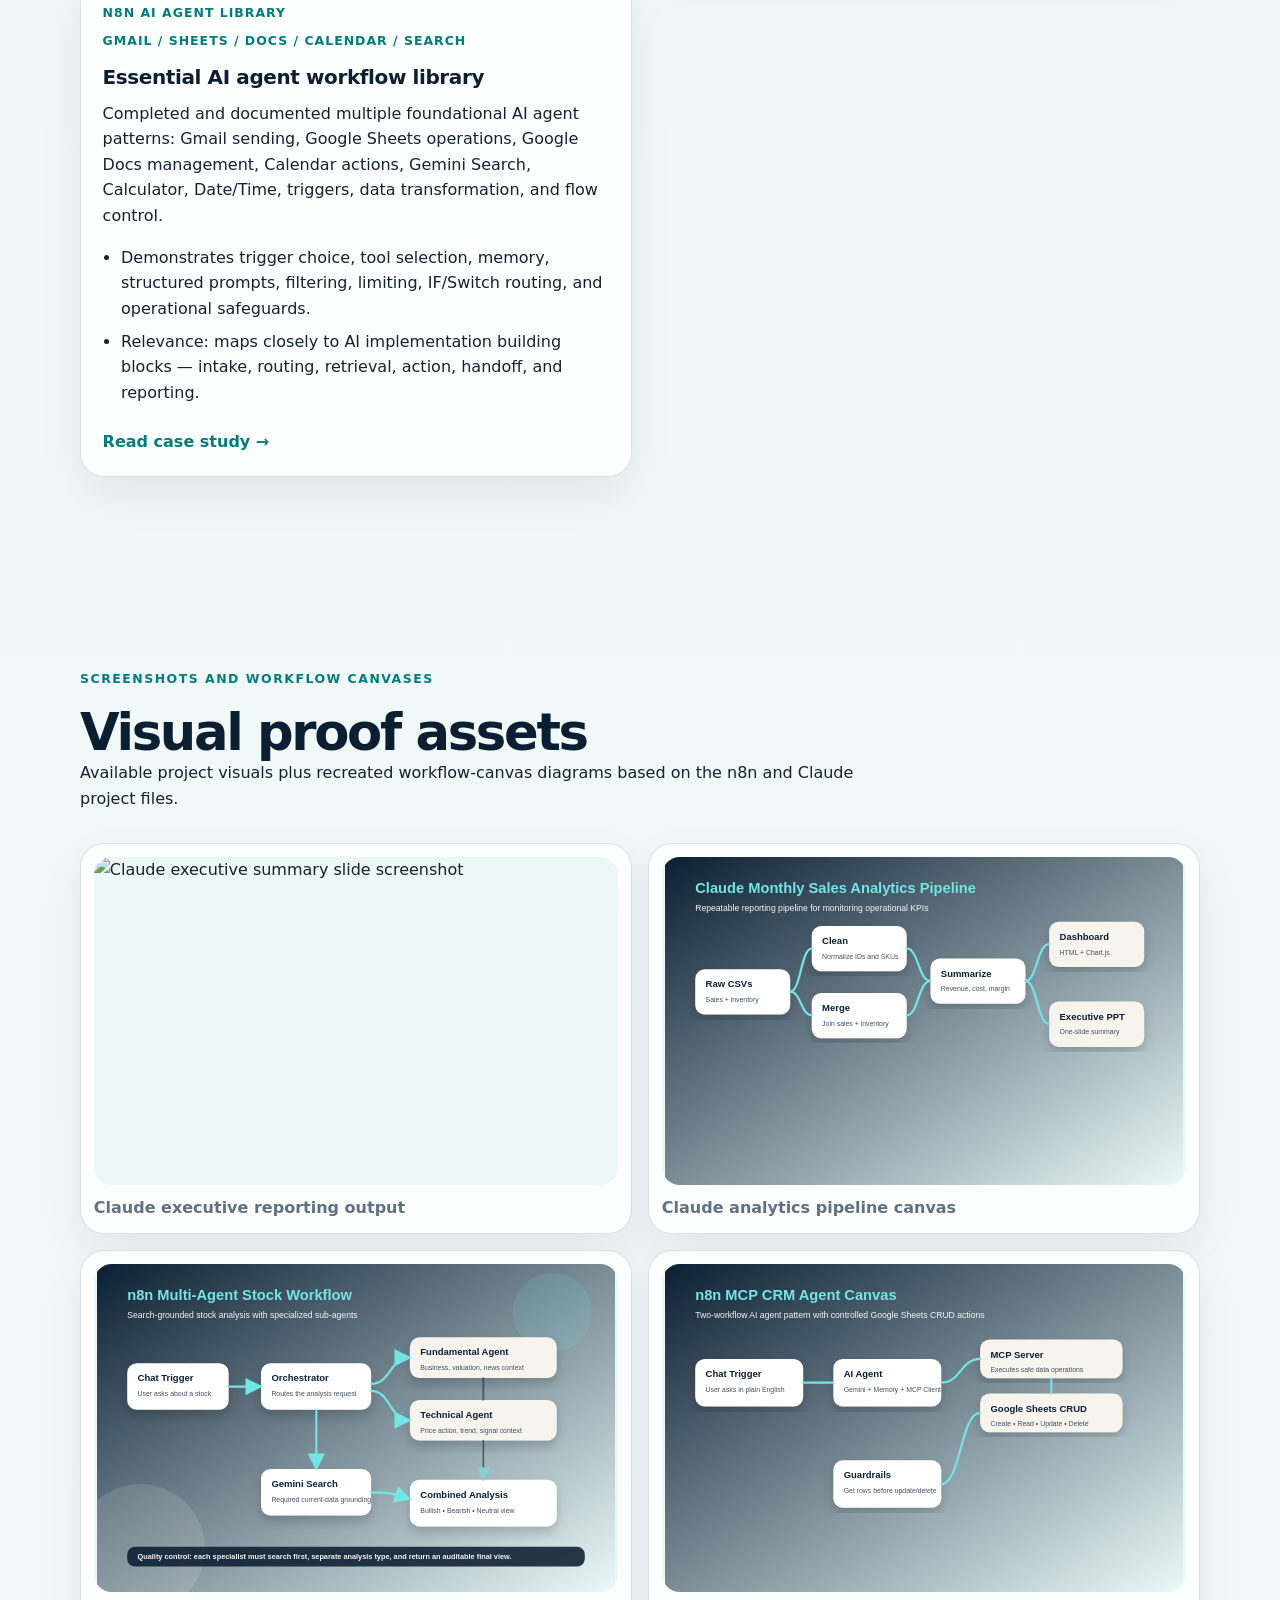
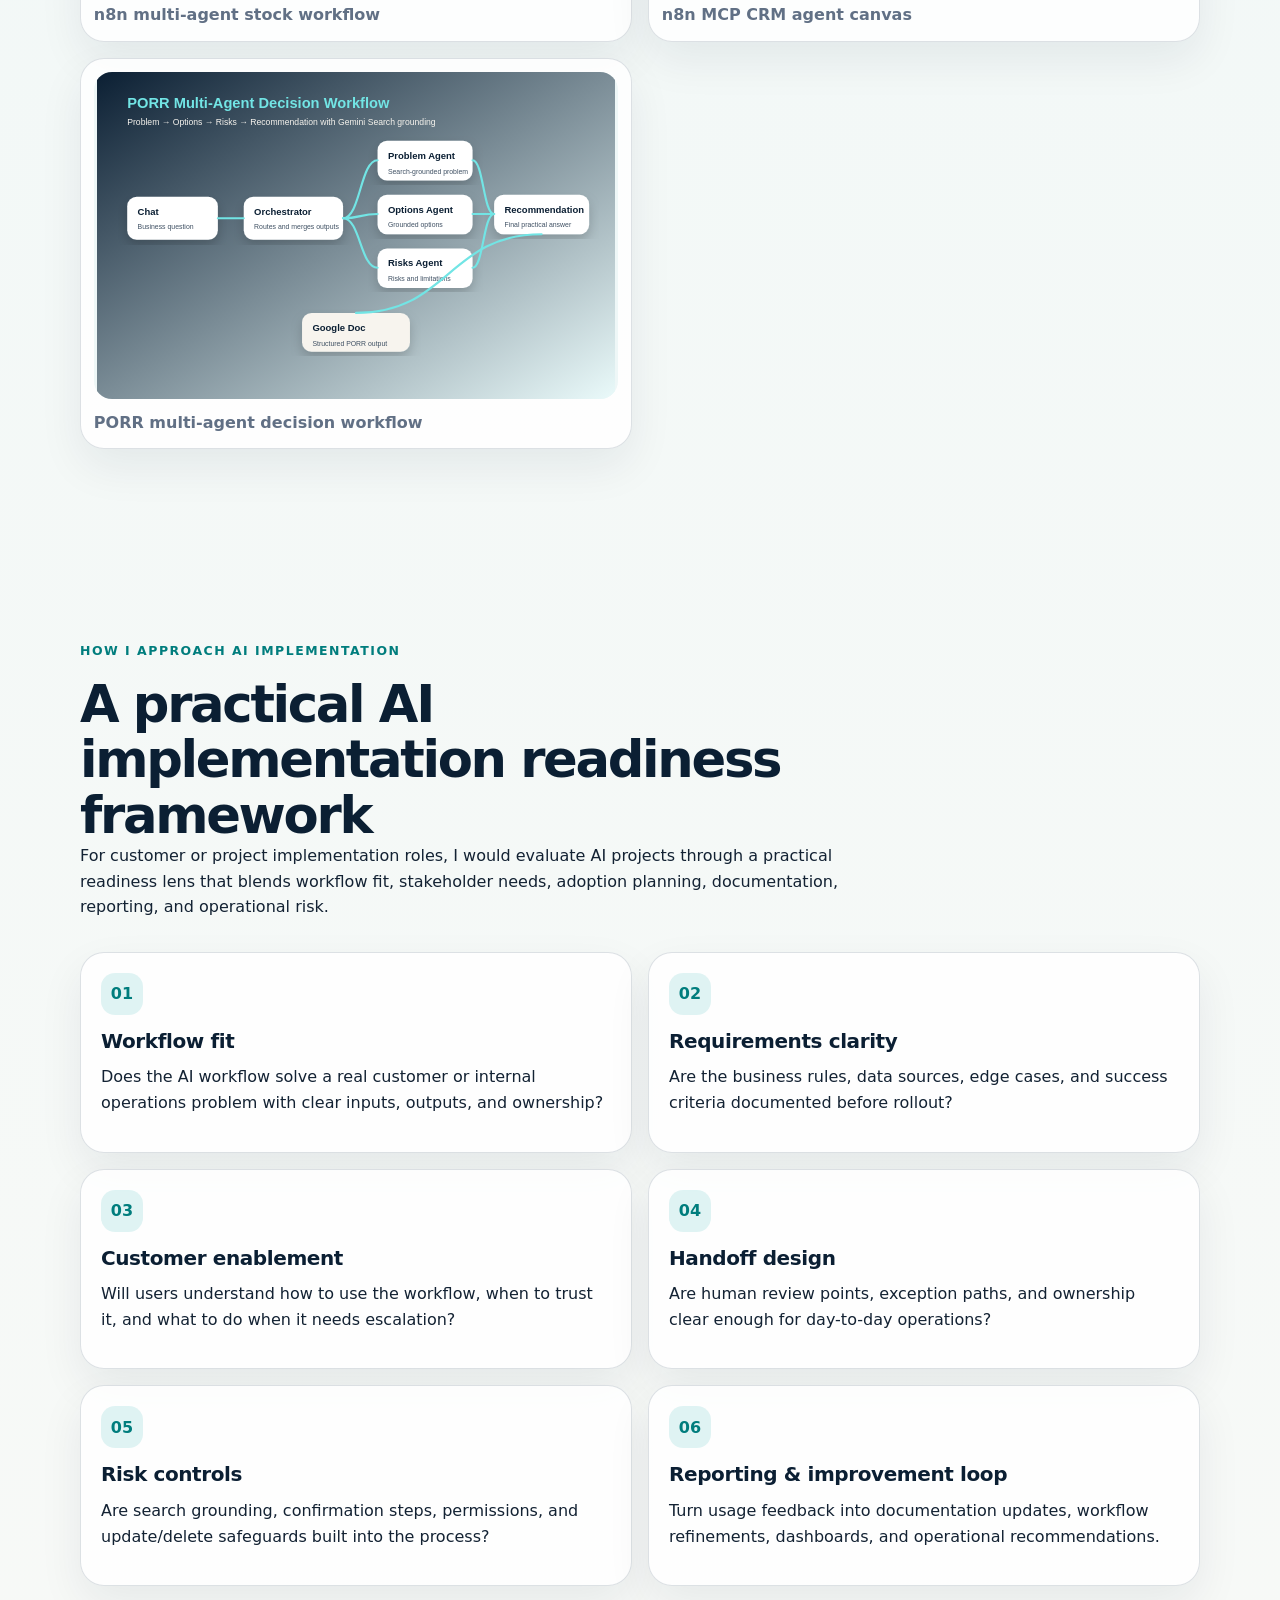
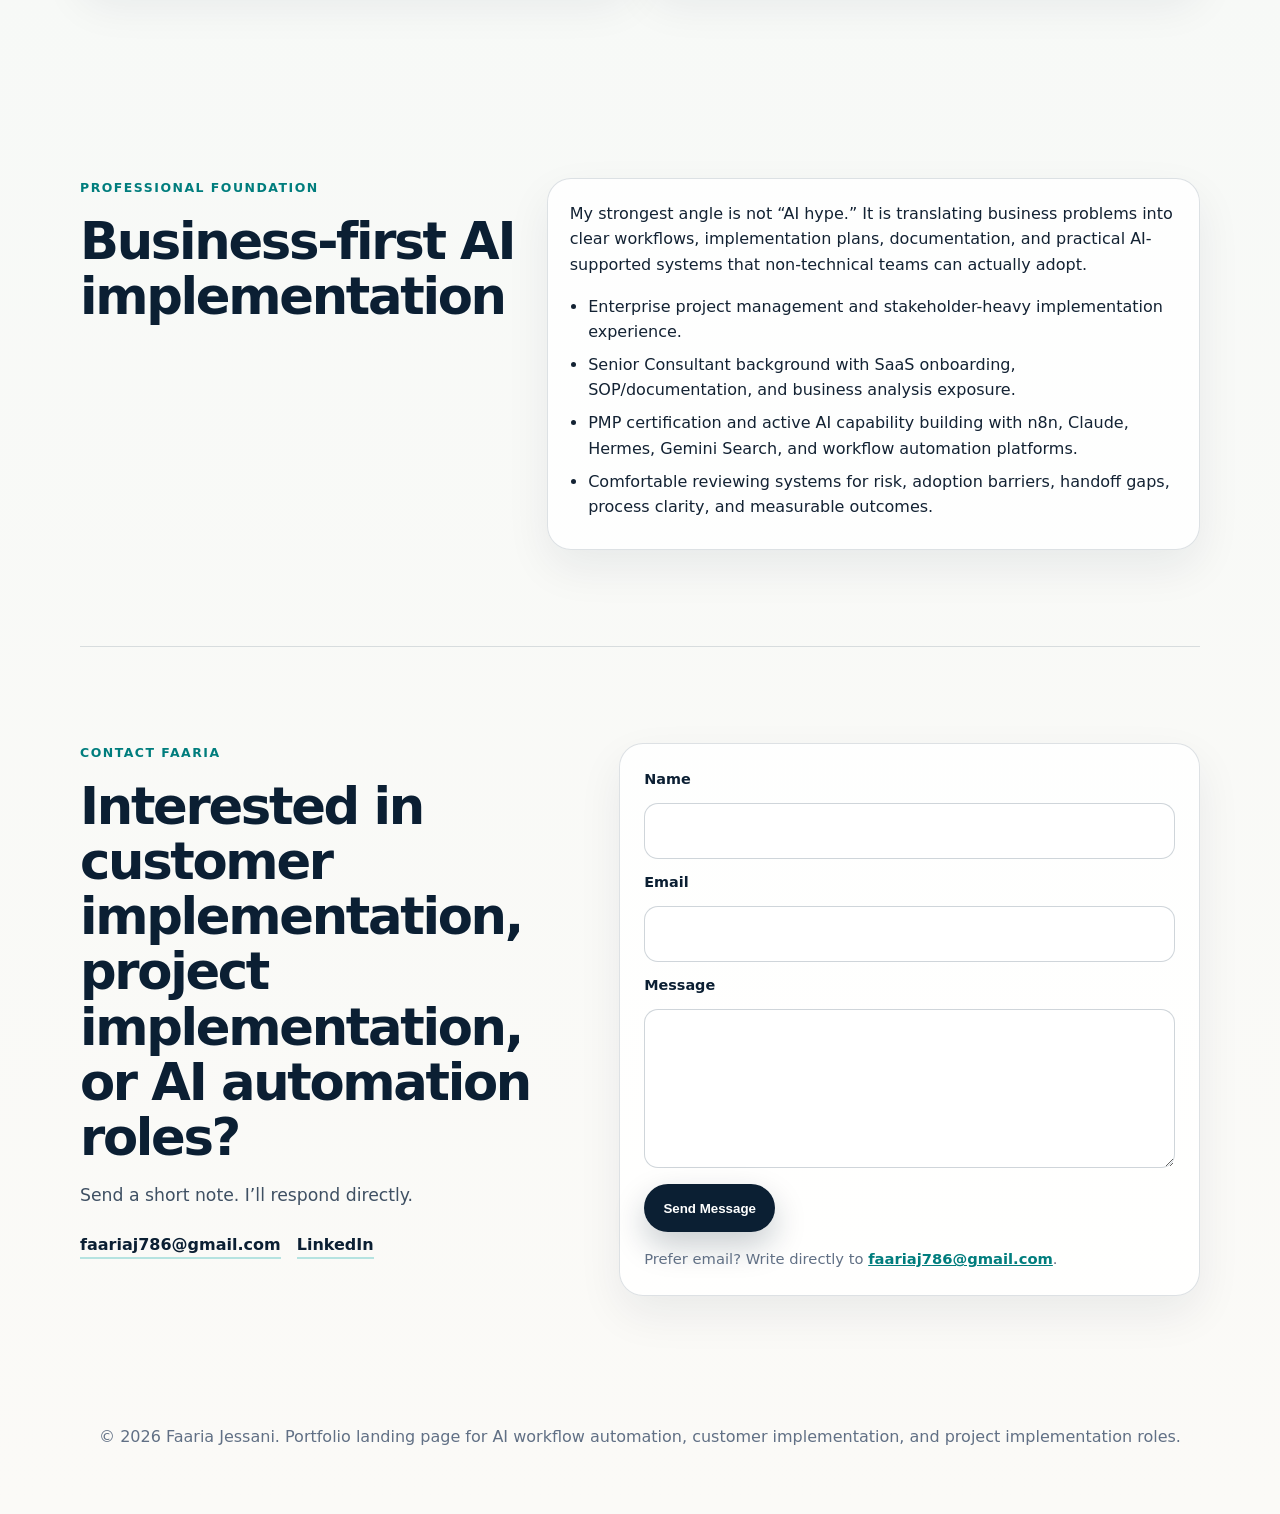
==== commit 35686a2d: "Refine implementation portfolio contact links" ====
--- a/index.html
+++ b/index.html
@@ -61,8 +61,8 @@
       </div>
       <div class="fit-grid">
         <article>
-          <h3>Customer workflow discovery</h3>
-          <p>Experience mapping customer-facing workflows, documenting requirements, and turning business processes into structured AI-supported systems.</p>
+          <h3>Conversation quality judgment</h3>
+          <p>Experience writing system prompts, workflow guardrails, escalation instructions, and structured outputs for AI agents that interact with users and business data.</p>
         </article>
         <article>
           <h3>Implementation delivery mindset</h3>
@@ -226,8 +226,6 @@
         <div class="contact-links" aria-label="Direct contact links">
           <a href="mailto:faariaj786@gmail.com?subject=AI%20Implementation%20Portfolio%20-%20Faaria%20Jessani">faariaj786@gmail.com</a>
           <a href="https://www.linkedin.com/in/faariaj/" target="_blank" rel="noopener">LinkedIn</a>
-          <a href="https://github.com/faariaj-pixel/faaria-ai-support-qa-portfolio" target="_blank" rel="noopener">GitHub</a>
-          
         </div>
       </div>
 
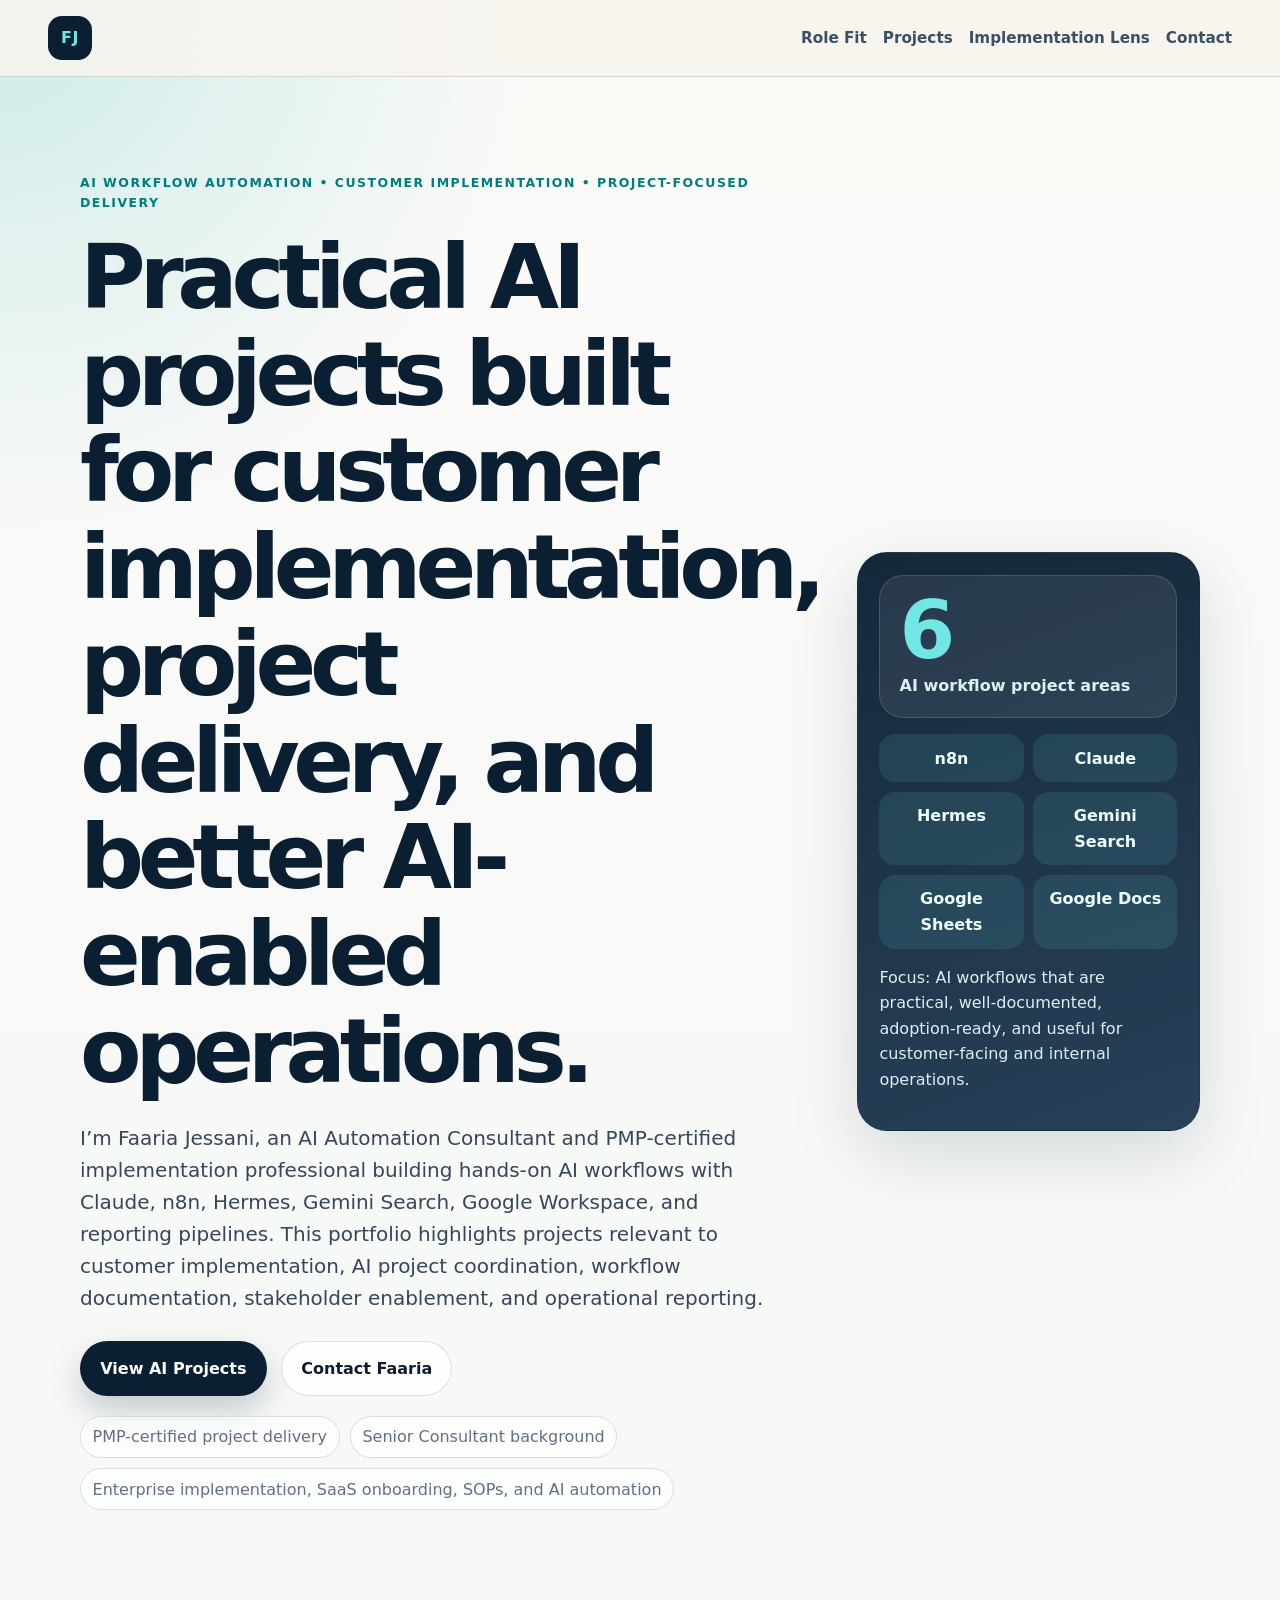
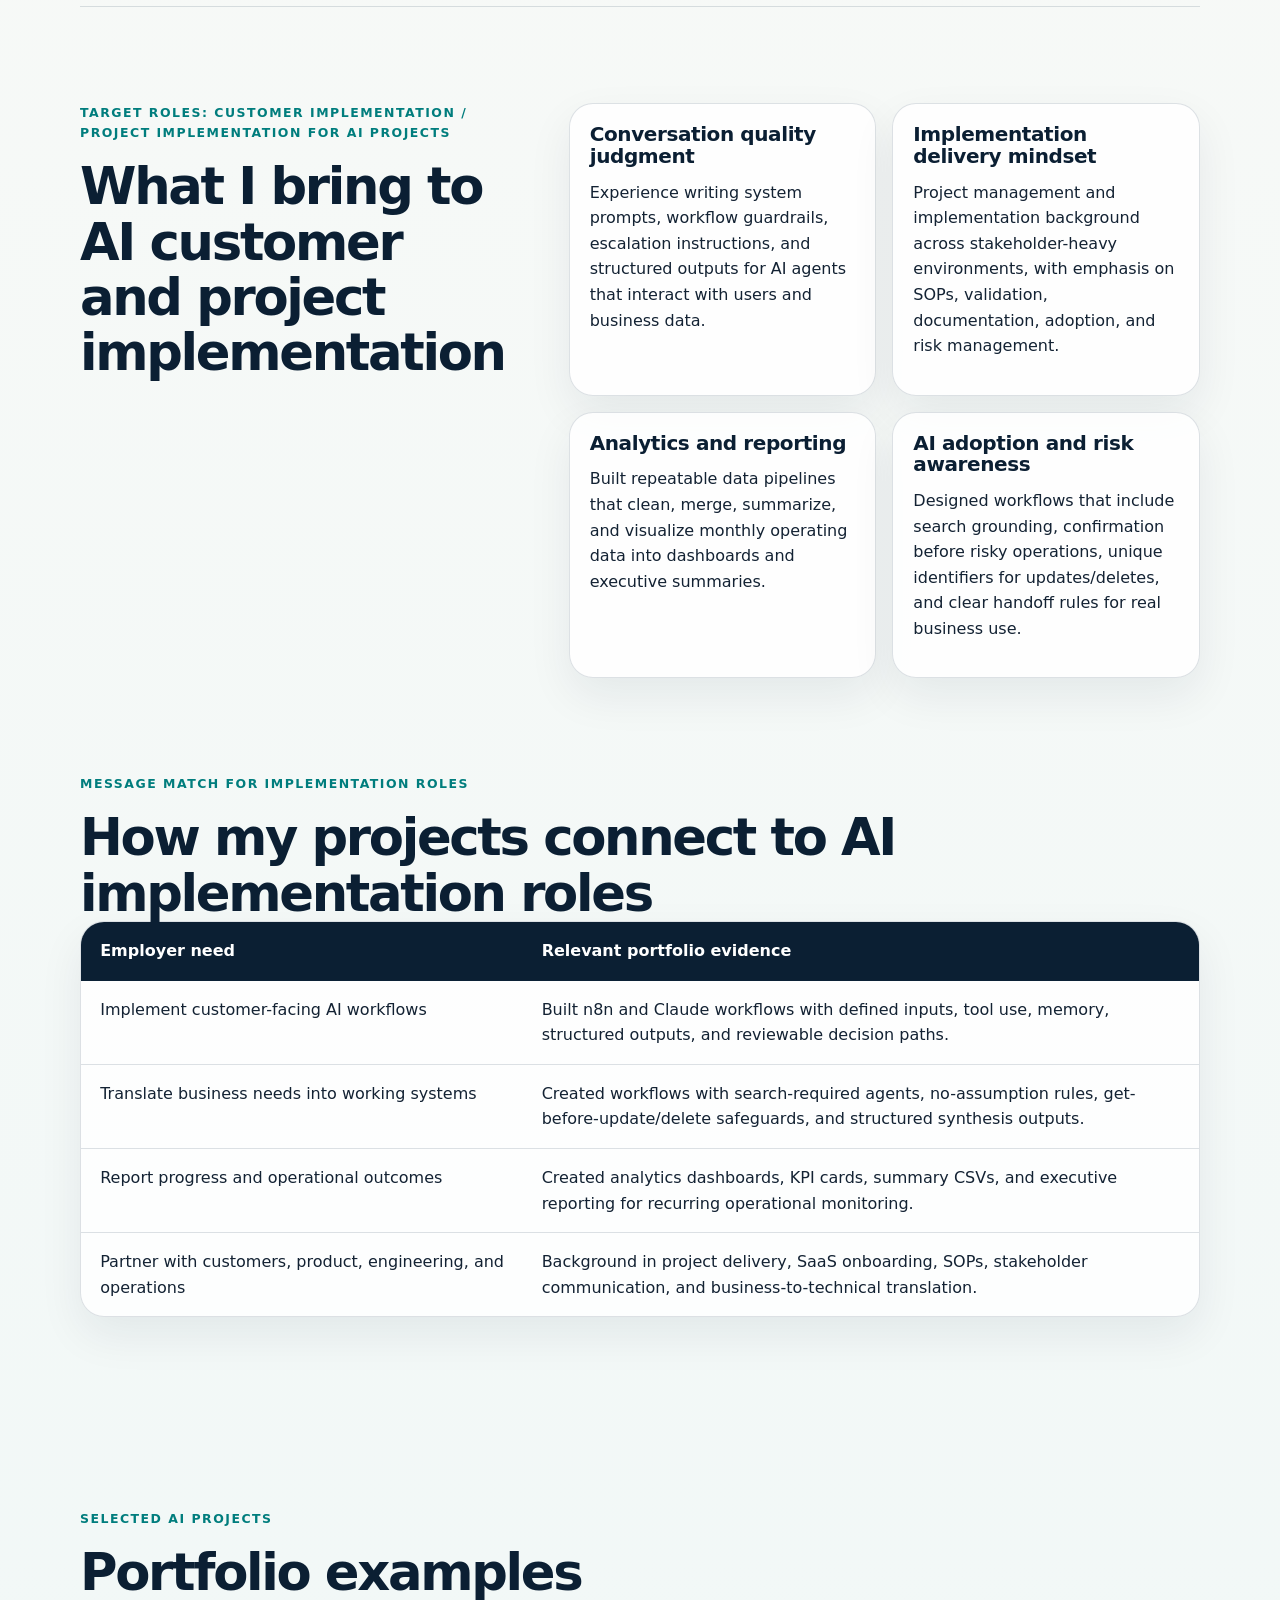
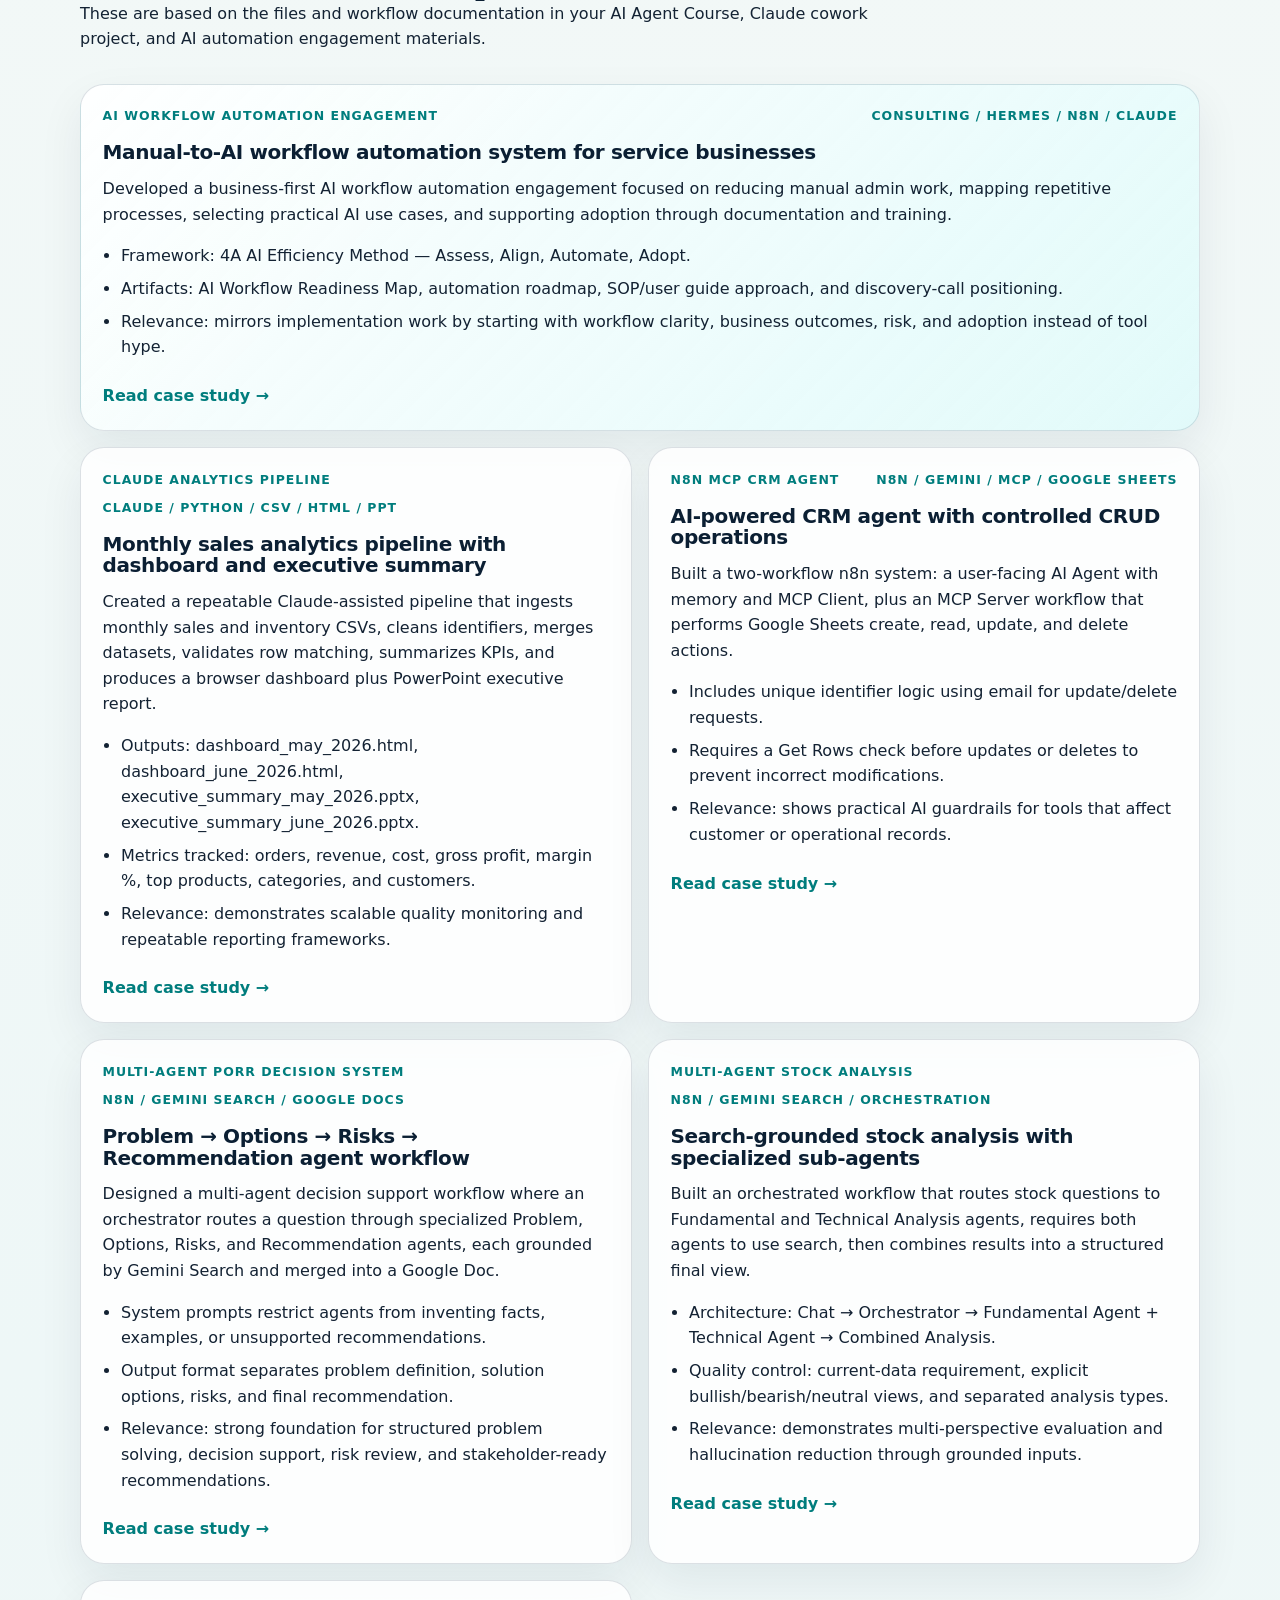
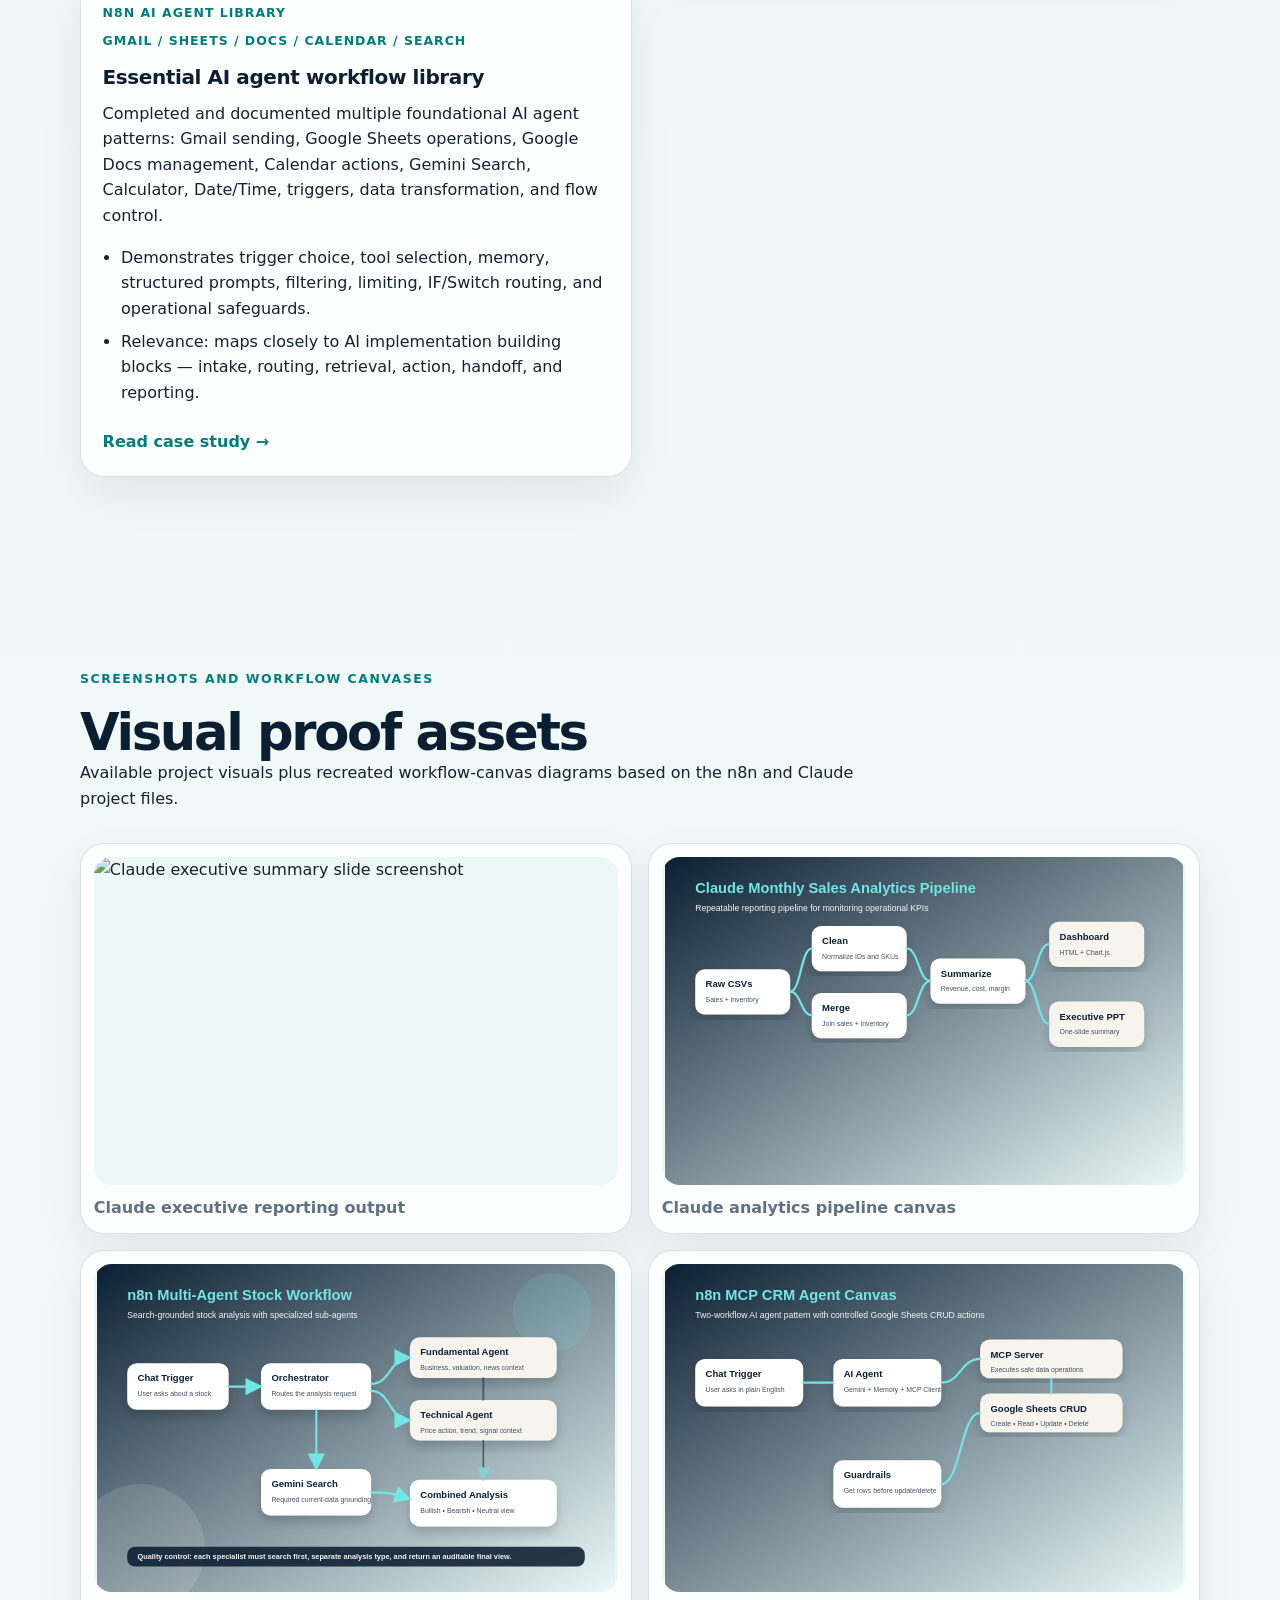
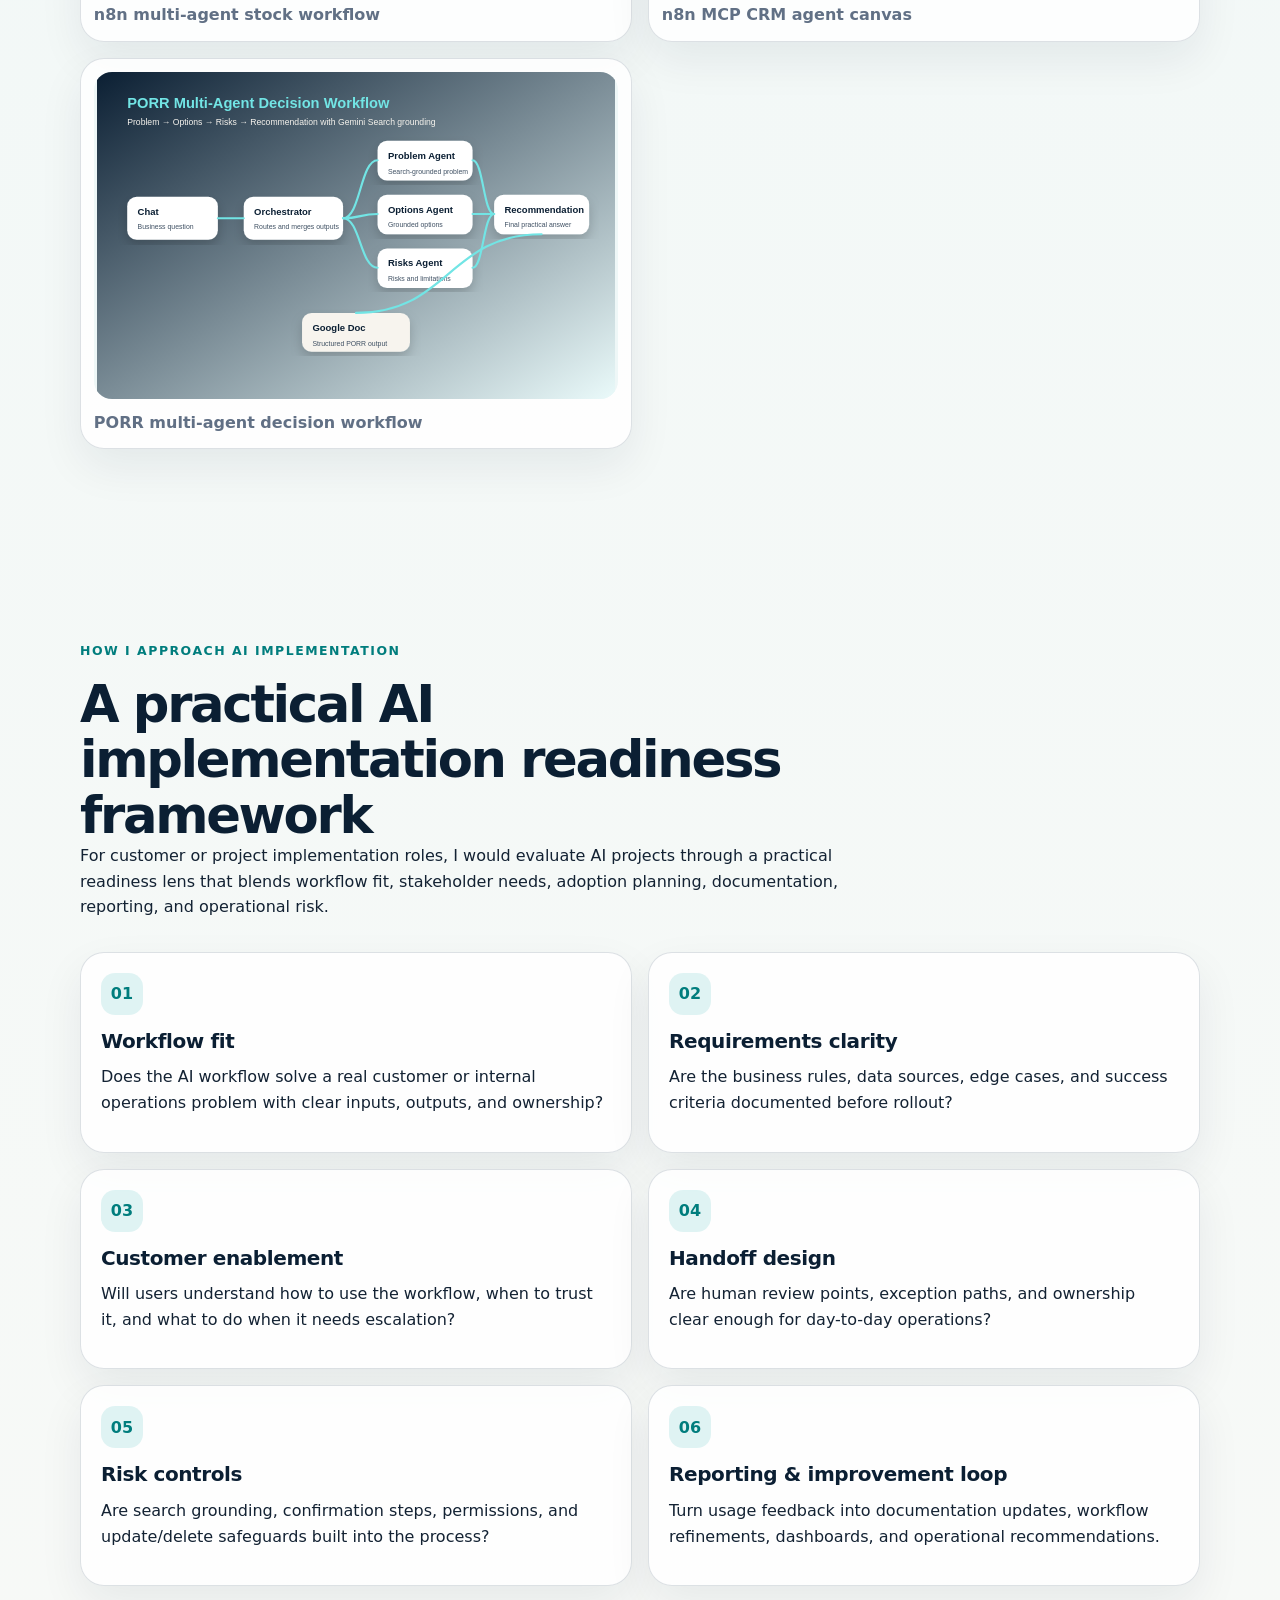
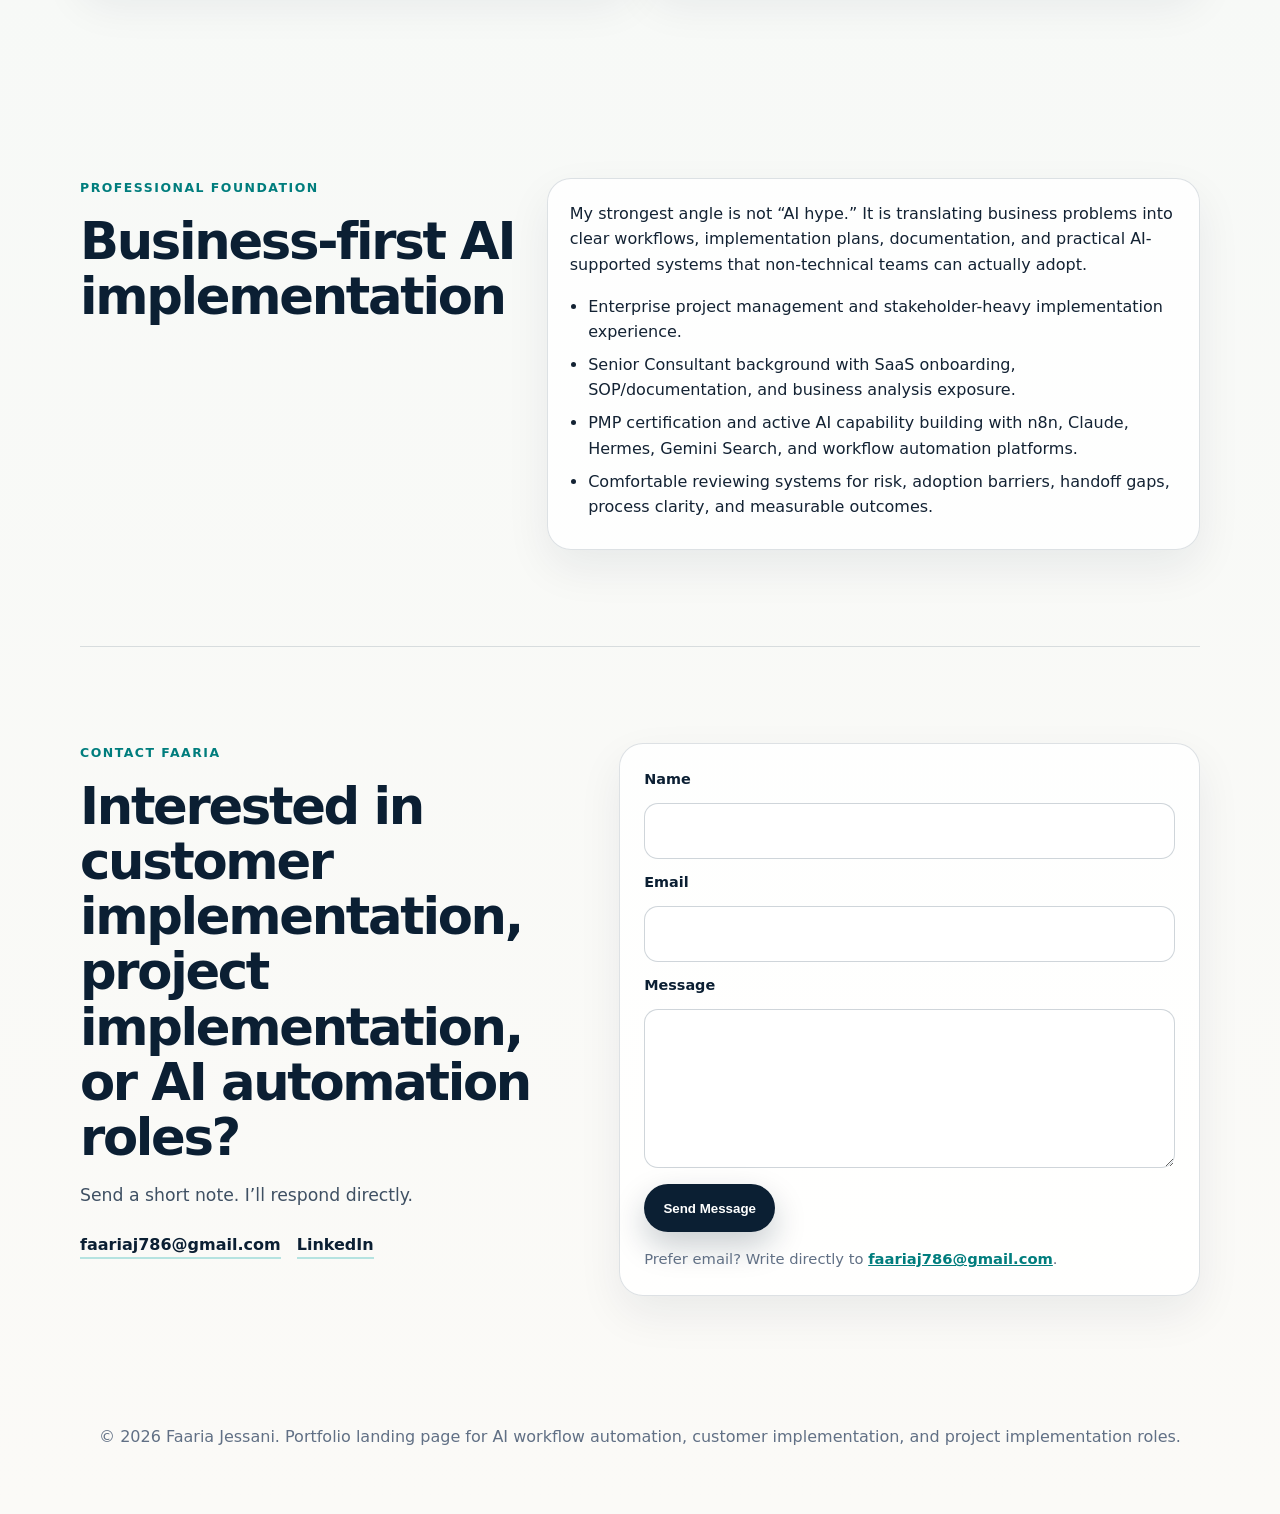
==== commit bbad24ae: "Remove resume download link" ====
--- a/index.html
+++ b/index.html
@@ -34,7 +34,6 @@
         <div class="hero-actions">
           <a class="button primary" href="#projects">View AI Projects</a>
           <a class="button secondary" href="mailto:faariaj786@gmail.com?subject=AI%20Implementation%20Portfolio%20-%20Faaria%20Jessani">Contact Faaria</a>
-          <a class="button secondary" href="https://raw.githubusercontent.com/faariaj-pixel/faaria-ai-support-qa-portfolio/main/assets/faaria-jessani-ai-support-qa-resume.pdf" target="_blank" rel="noopener">Download Resume PDF</a>
         </div>
         <ul class="trust-list" aria-label="Credibility highlights">
           <li>PMP-certified project delivery</li>
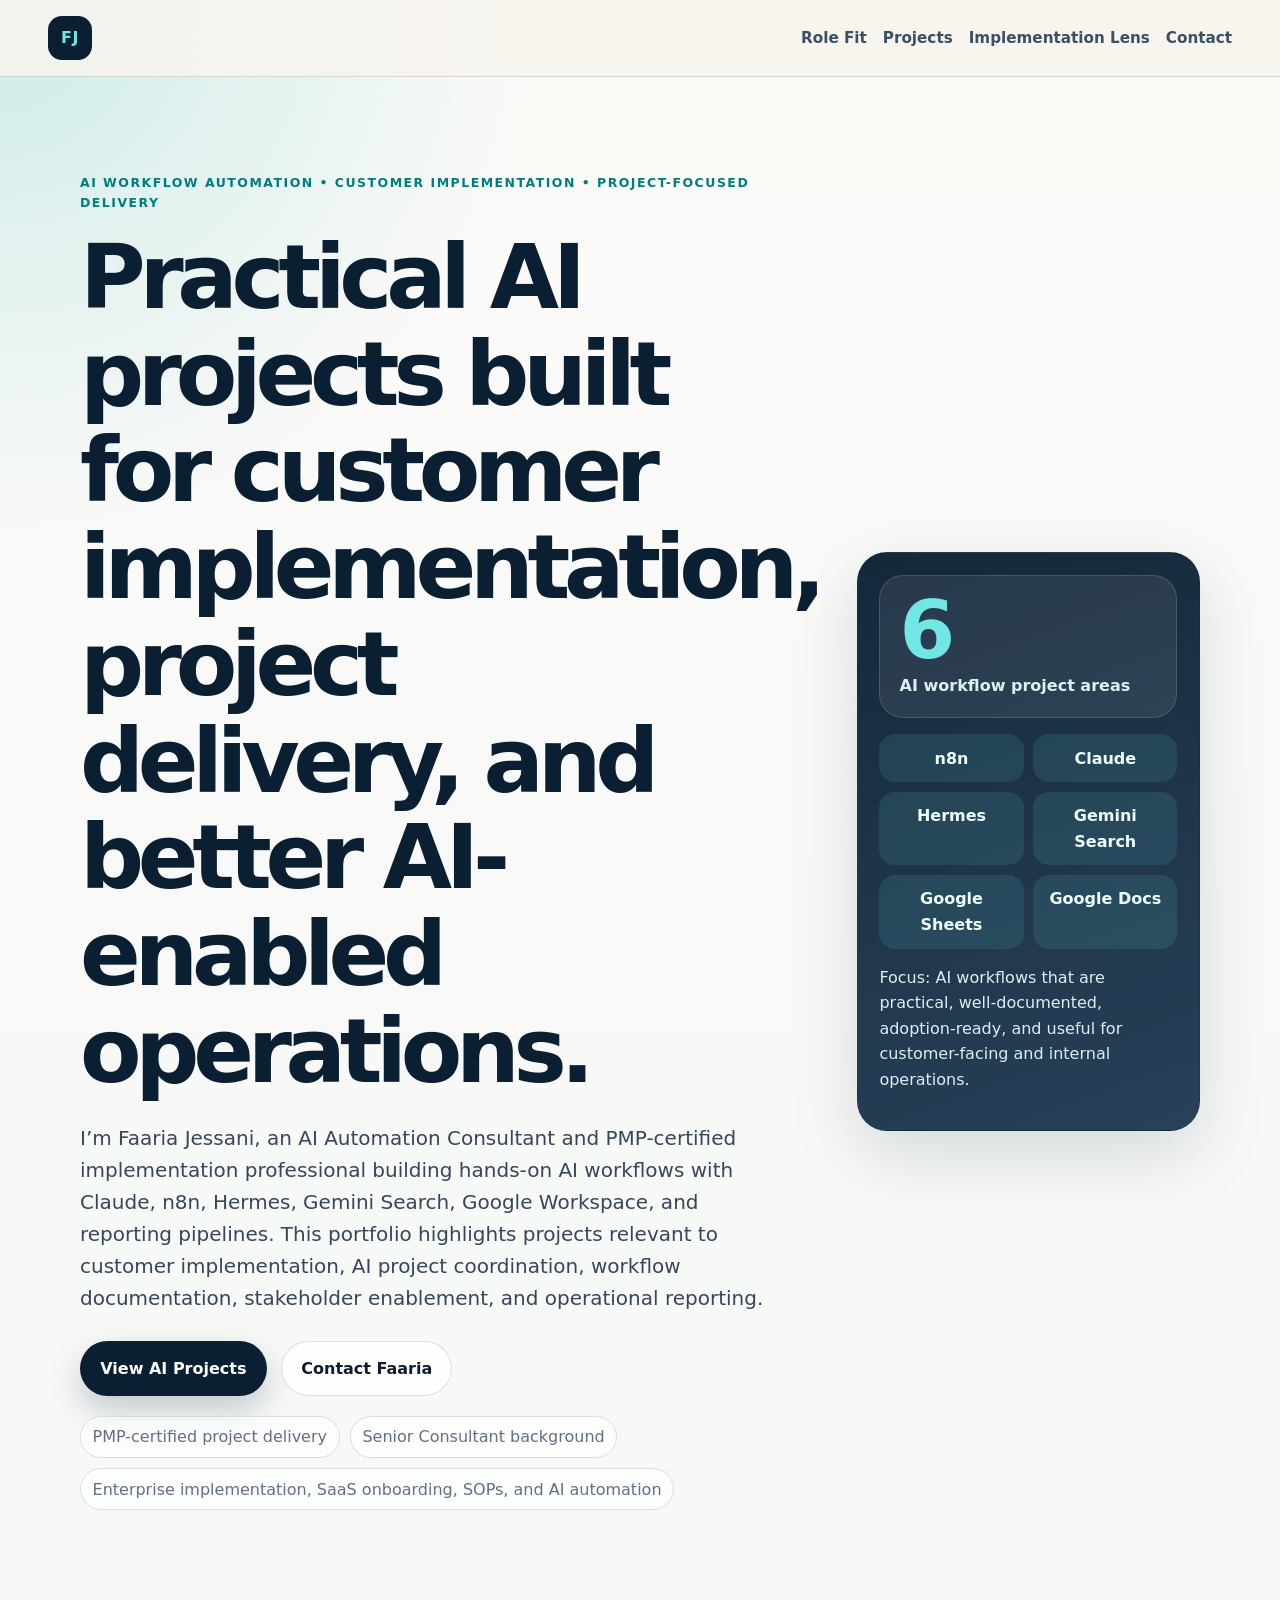
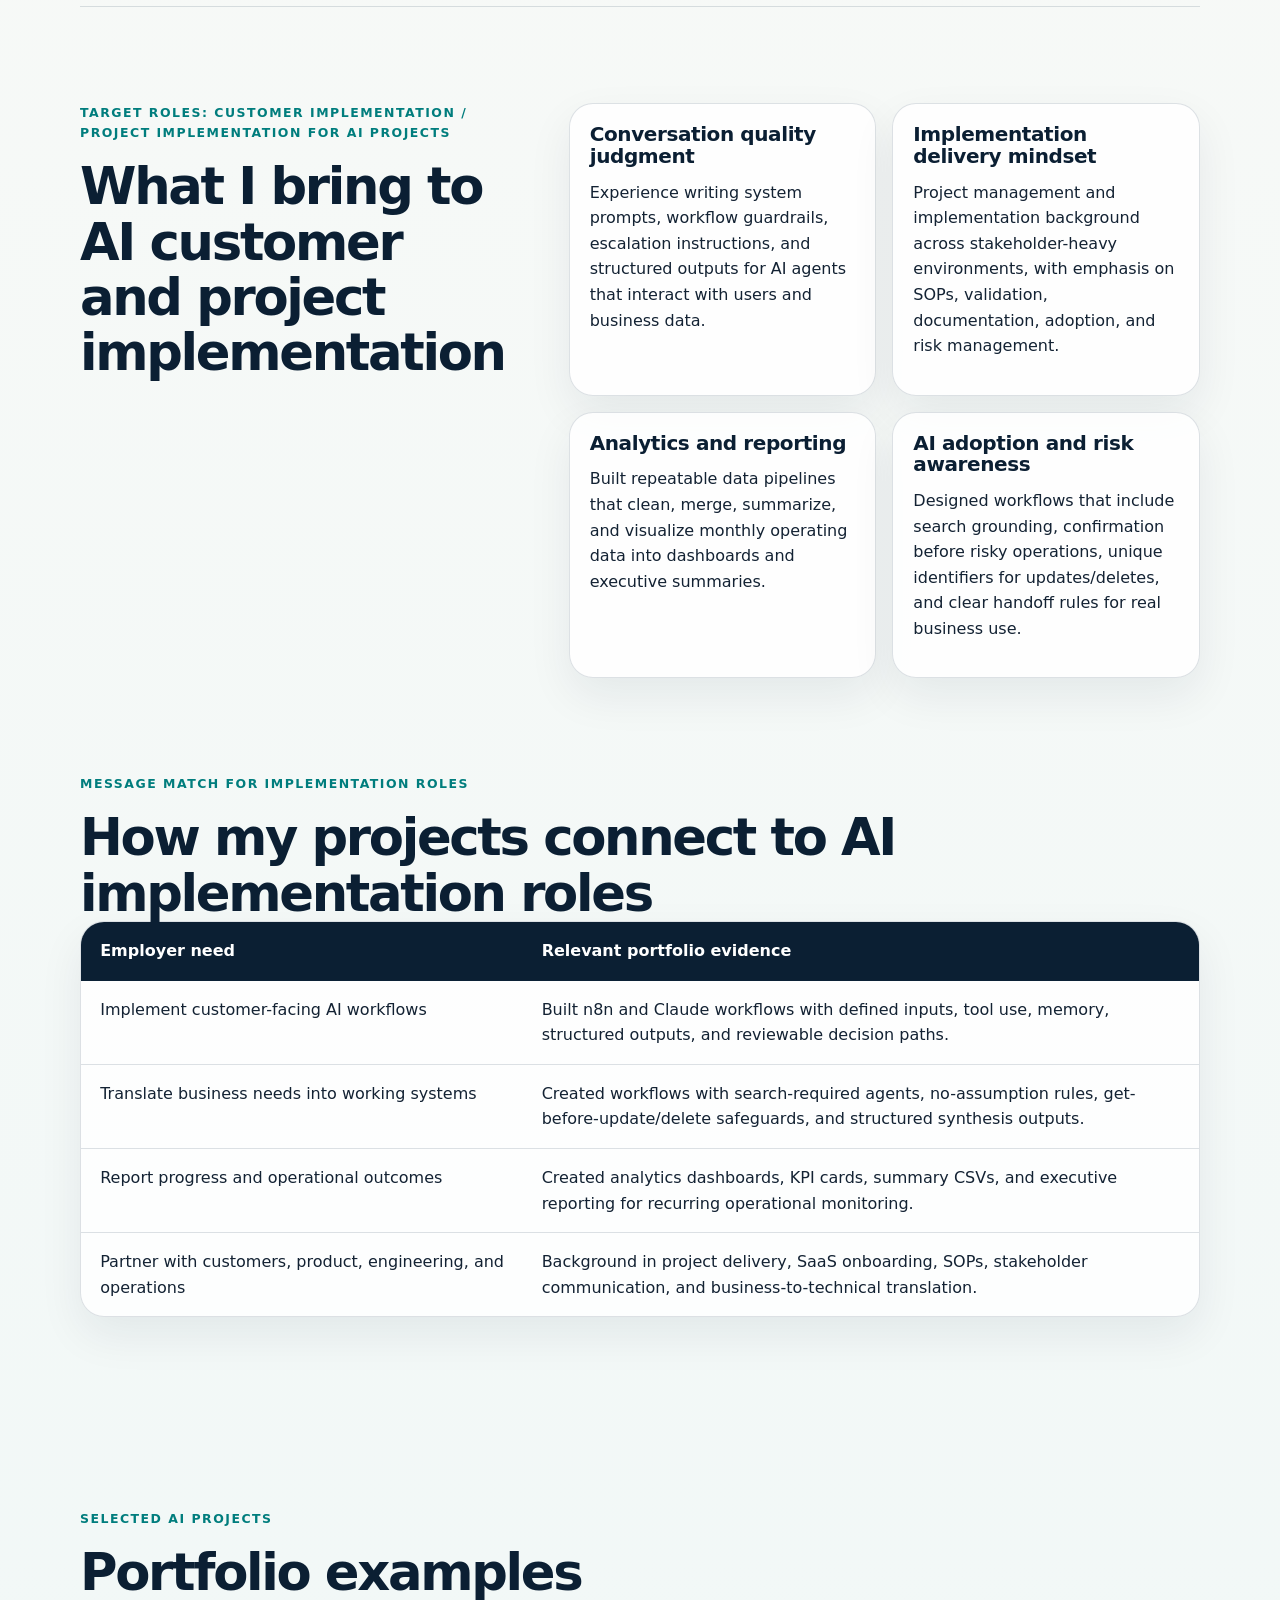
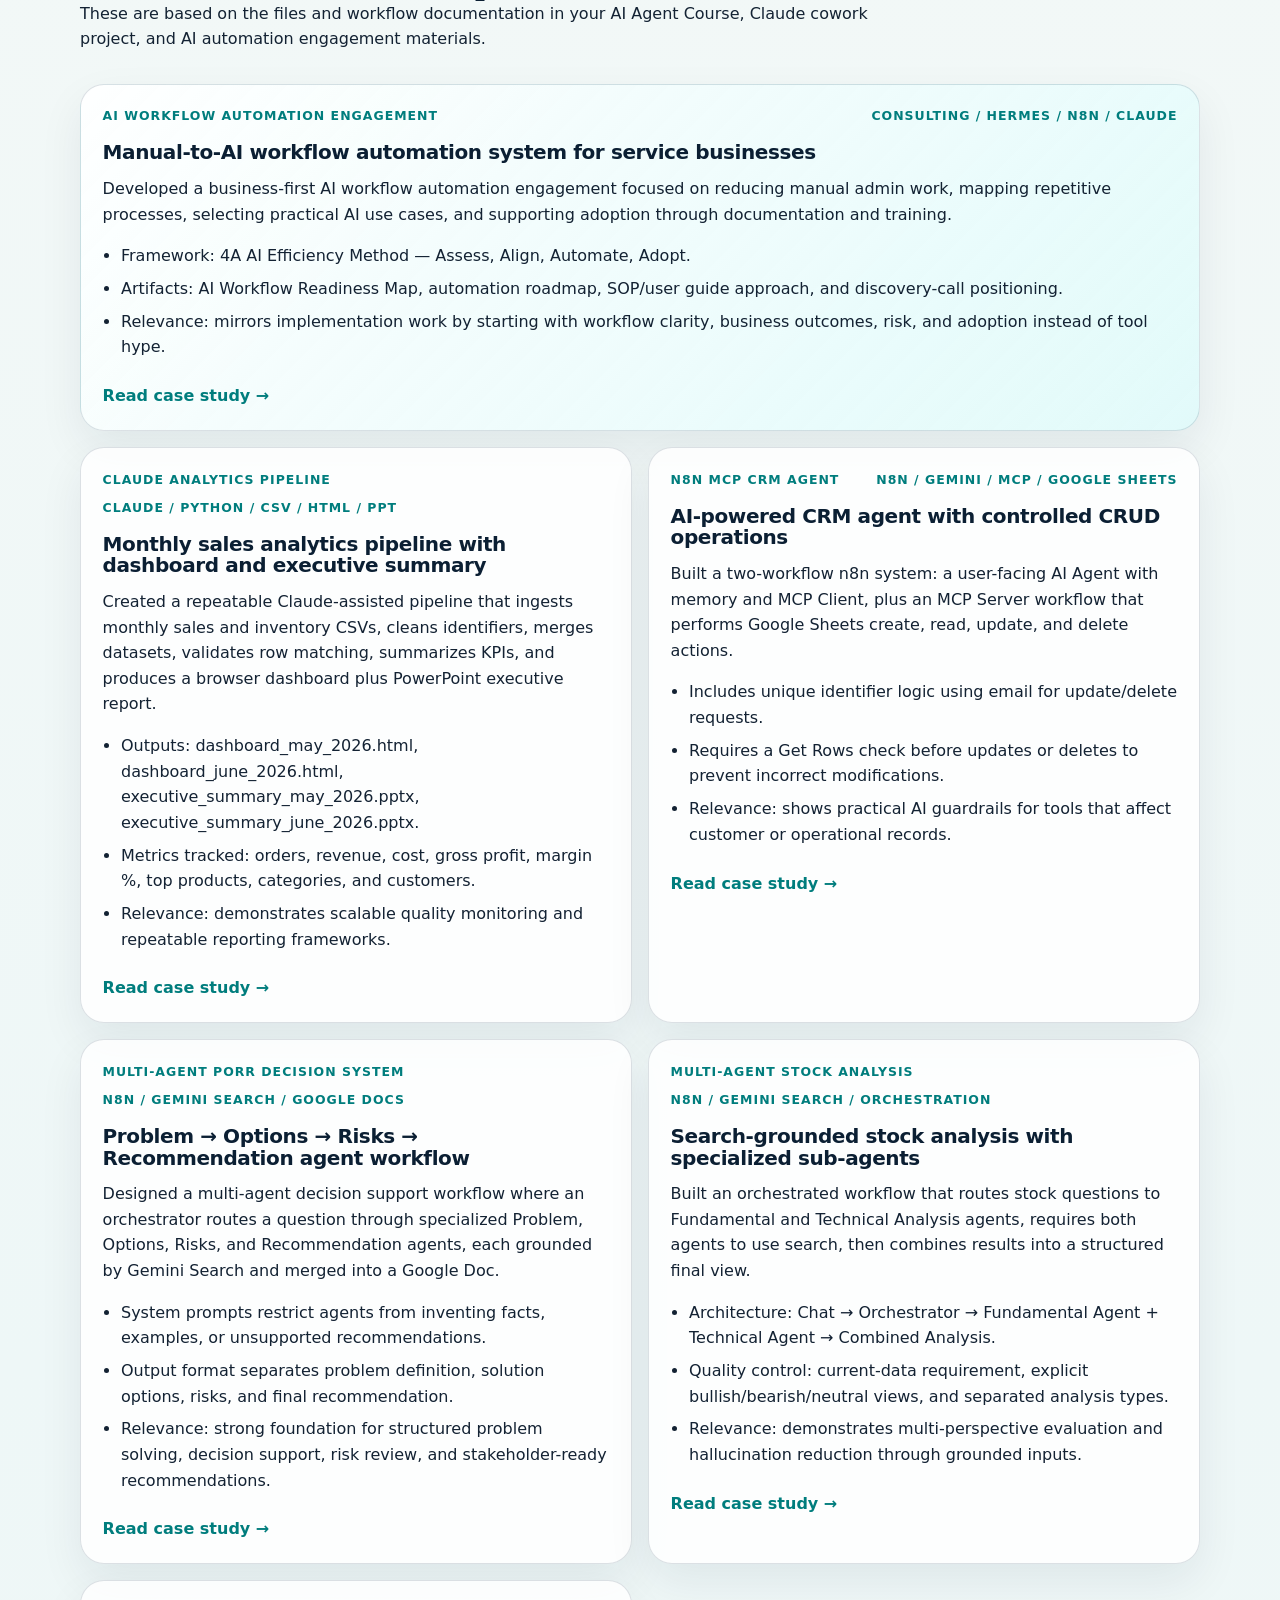
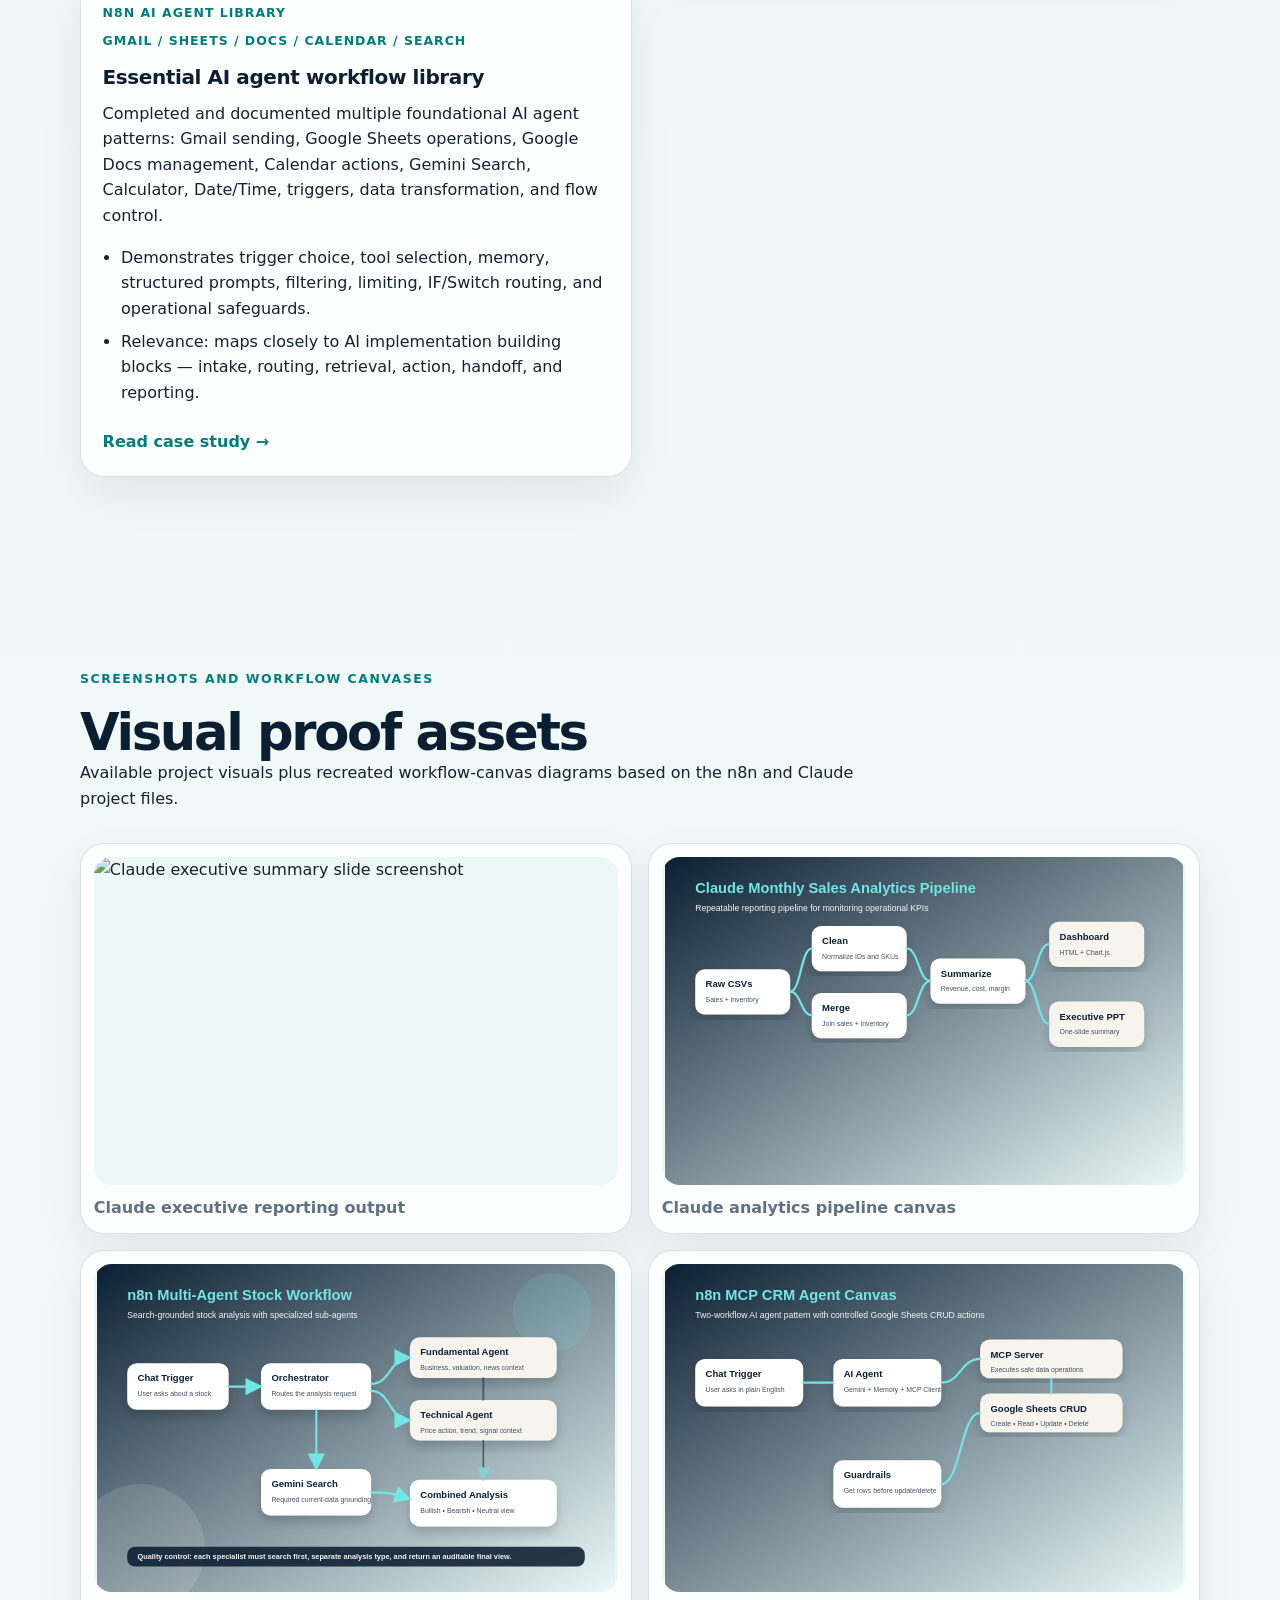
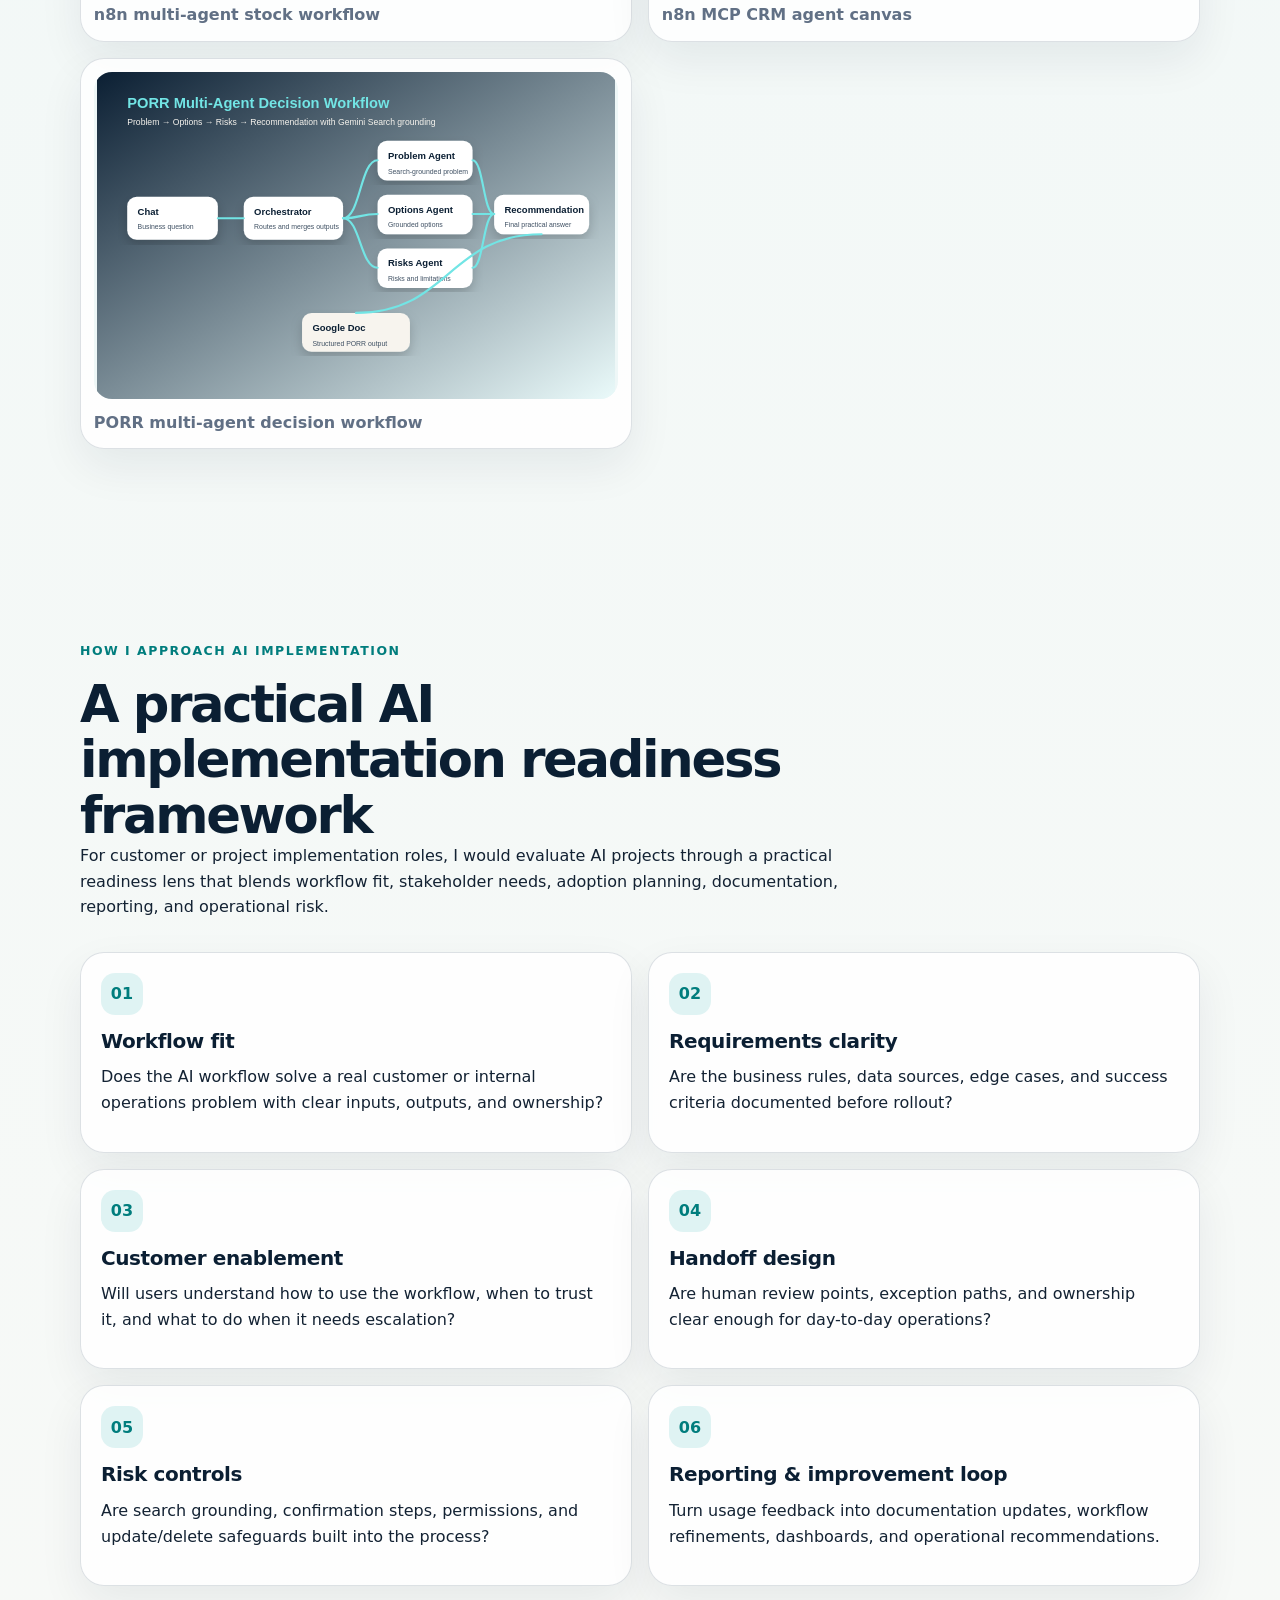
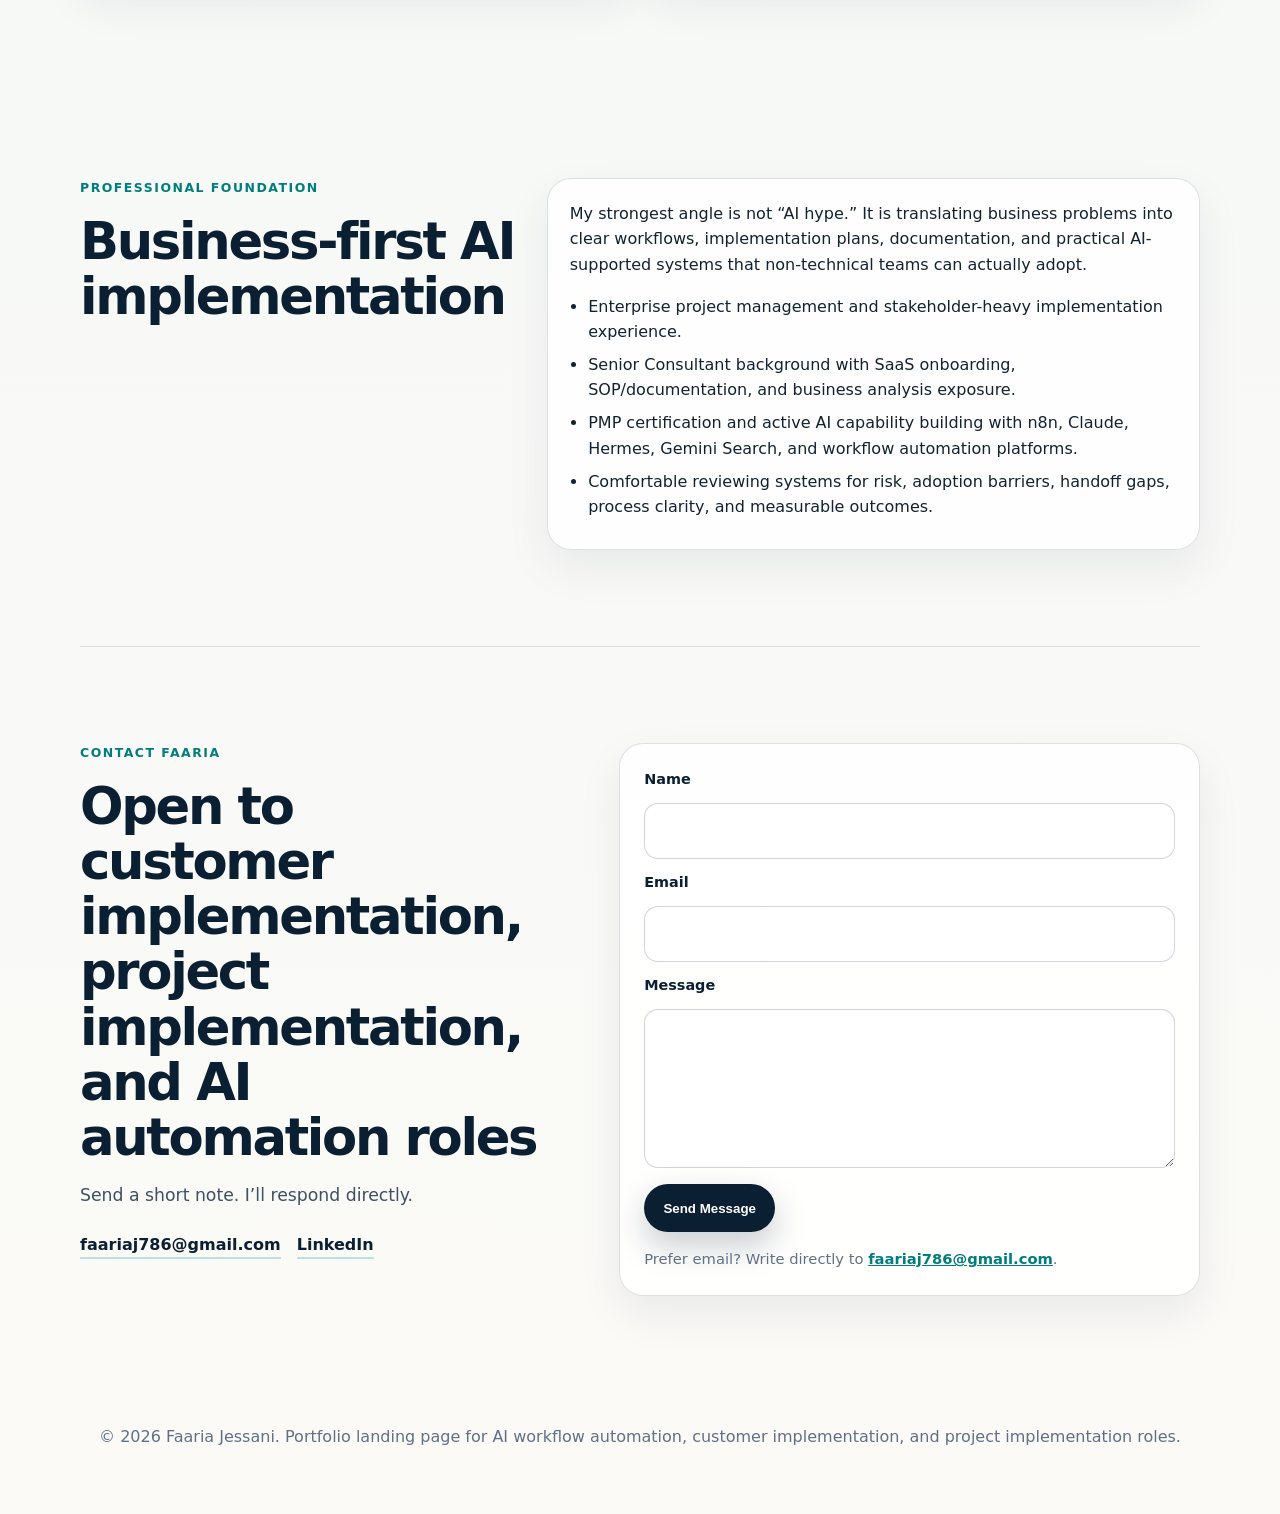
==== commit 60e12edf: "Update contact heading wording" ====
--- a/index.html
+++ b/index.html
@@ -220,7 +220,7 @@
     <section id="contact" class="section-shell contact-minimal" aria-labelledby="contact-title">
       <div class="contact-intro">
         <p class="eyebrow">Contact Faaria</p>
-        <h2 id="contact-title">Interested in customer implementation, project implementation, or AI automation roles?</h2>
+        <h2 id="contact-title">Open to customer implementation, project implementation, and AI automation roles</h2>
         <p>Send a short note. I’ll respond directly.</p>
         <div class="contact-links" aria-label="Direct contact links">
           <a href="mailto:faariaj786@gmail.com?subject=AI%20Implementation%20Portfolio%20-%20Faaria%20Jessani">faariaj786@gmail.com</a>
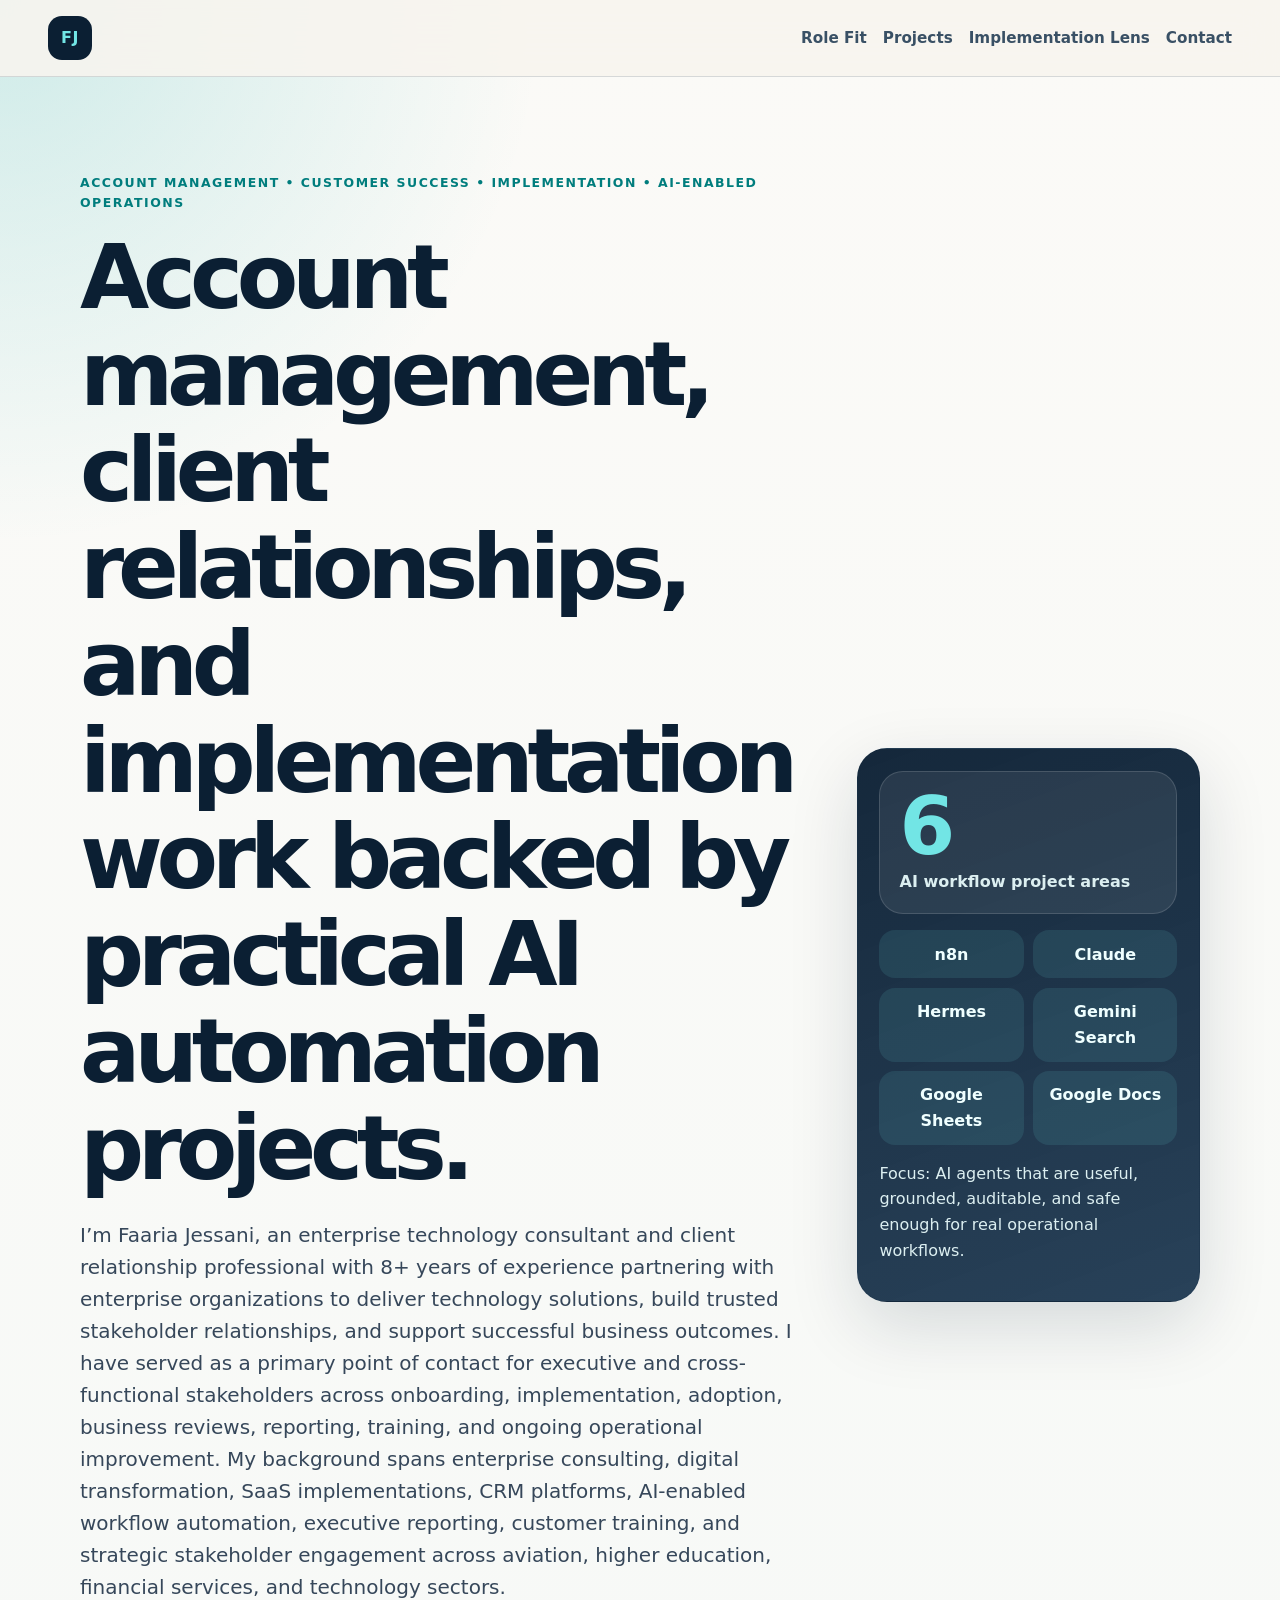
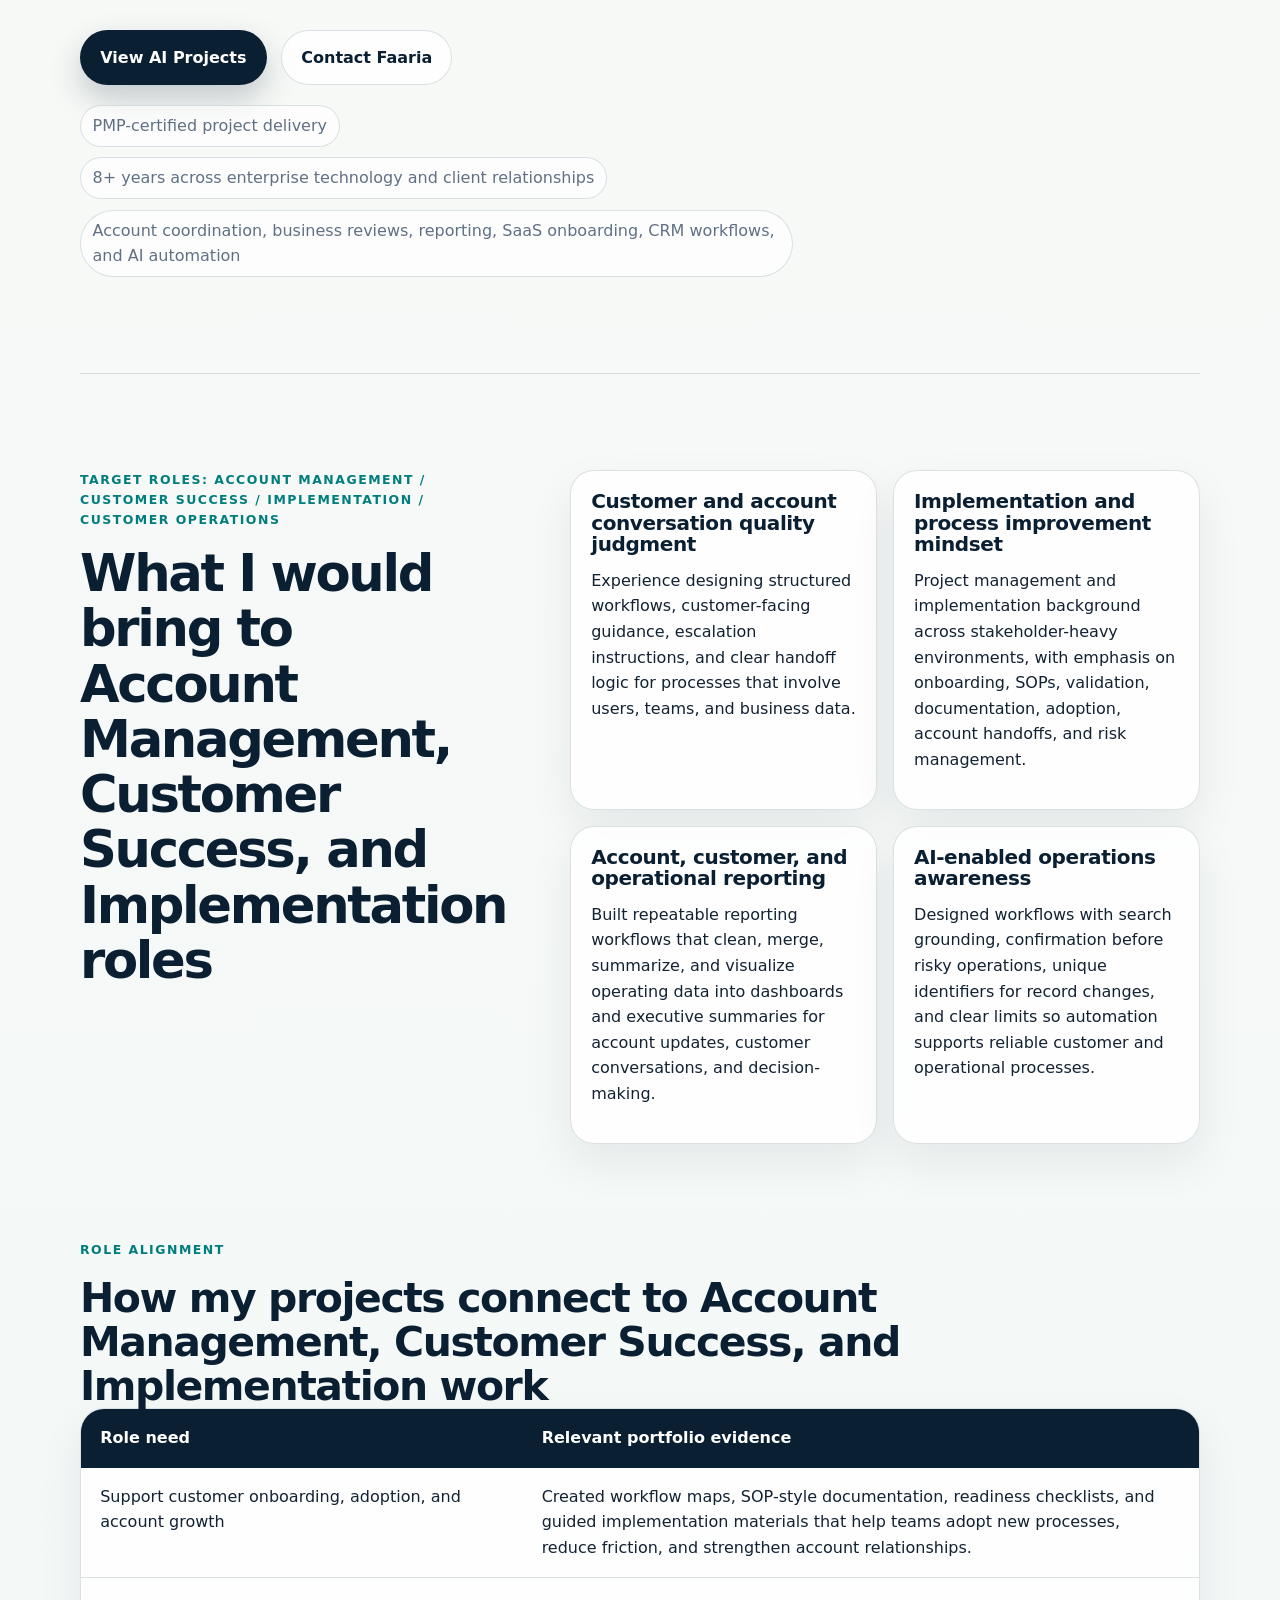
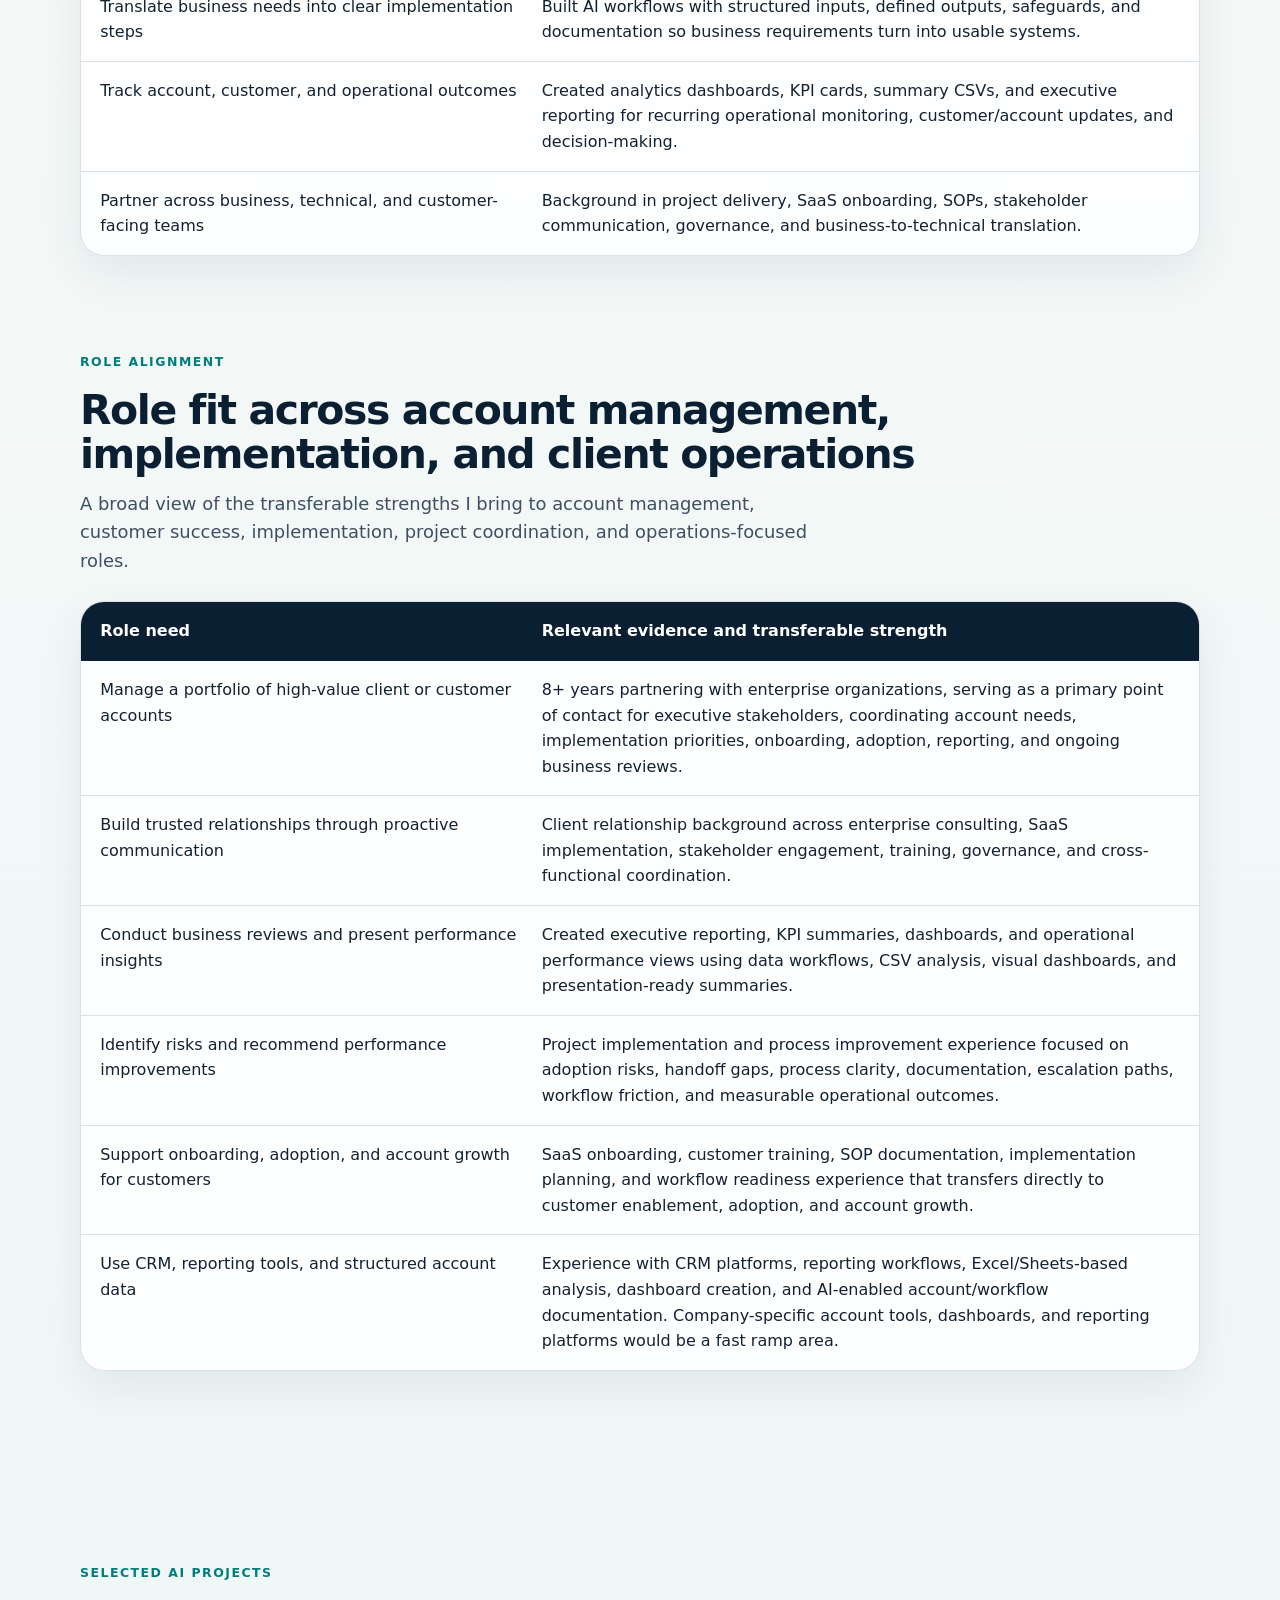
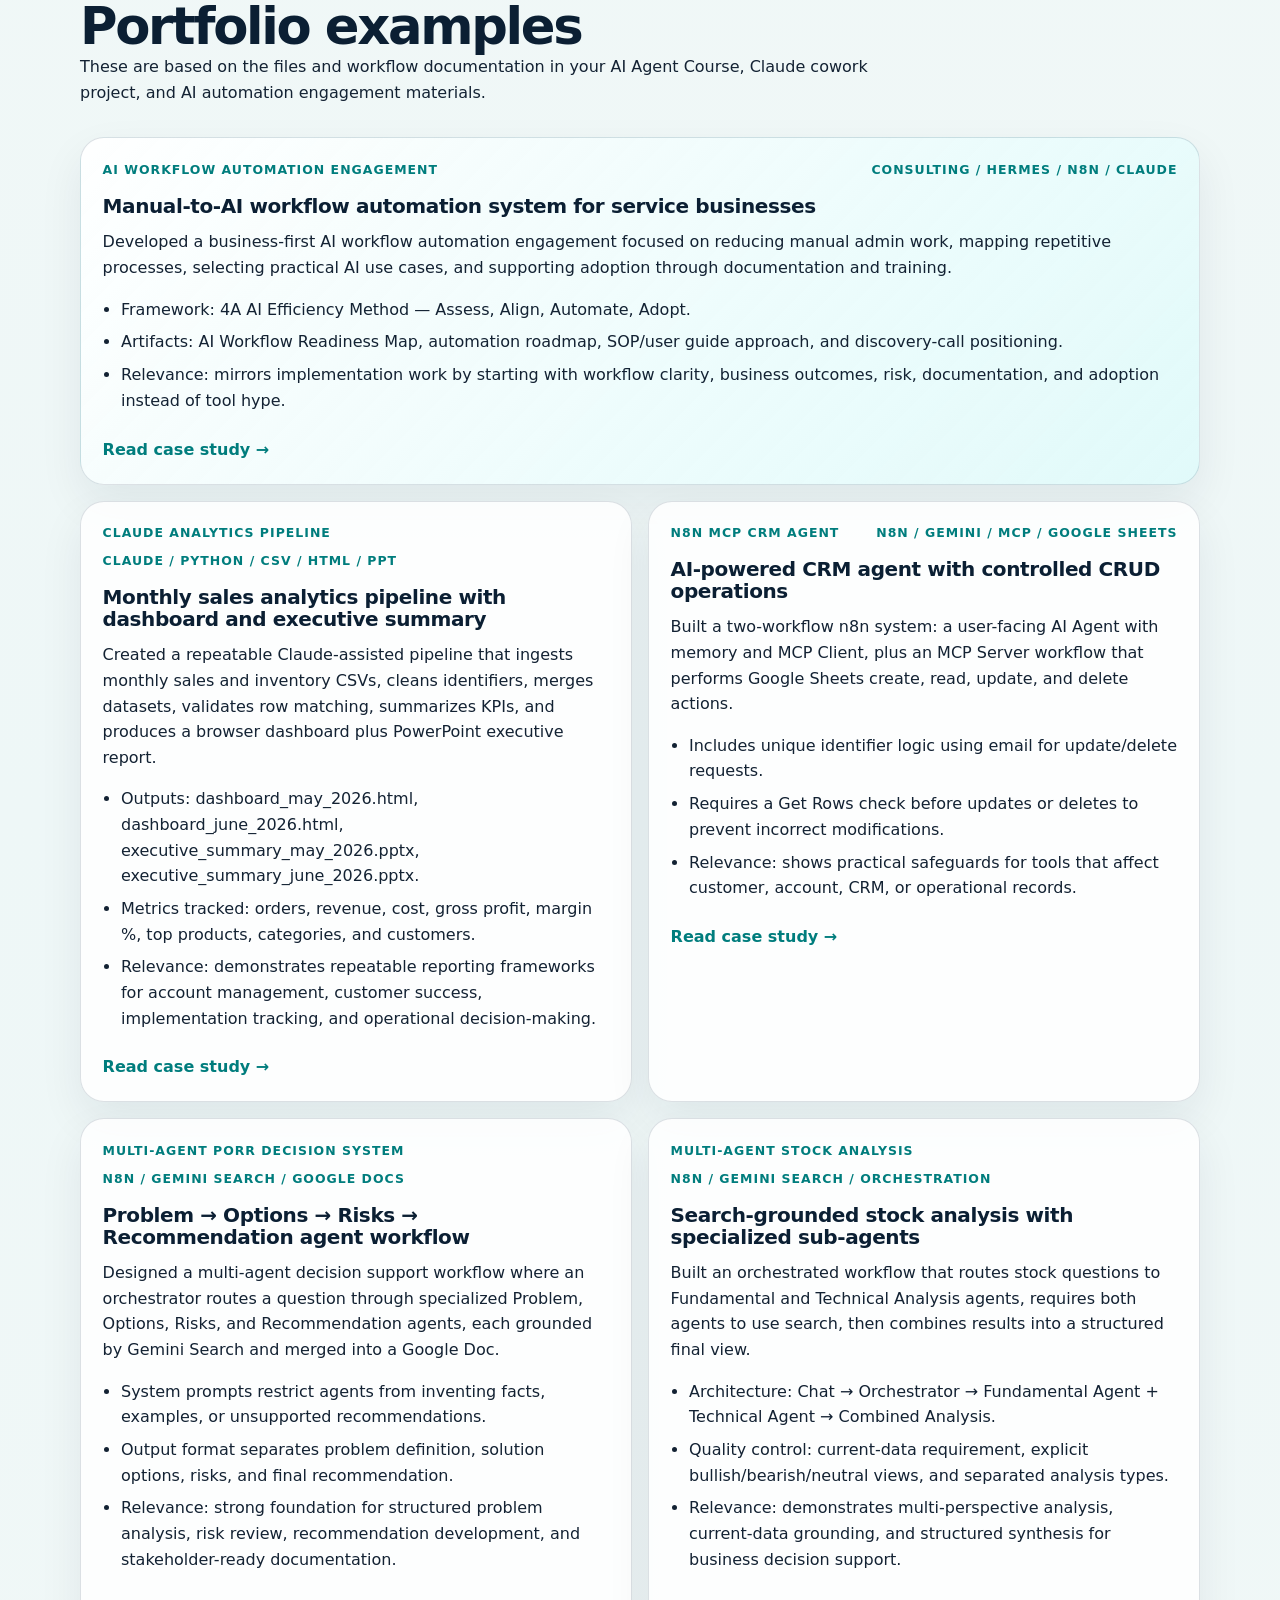
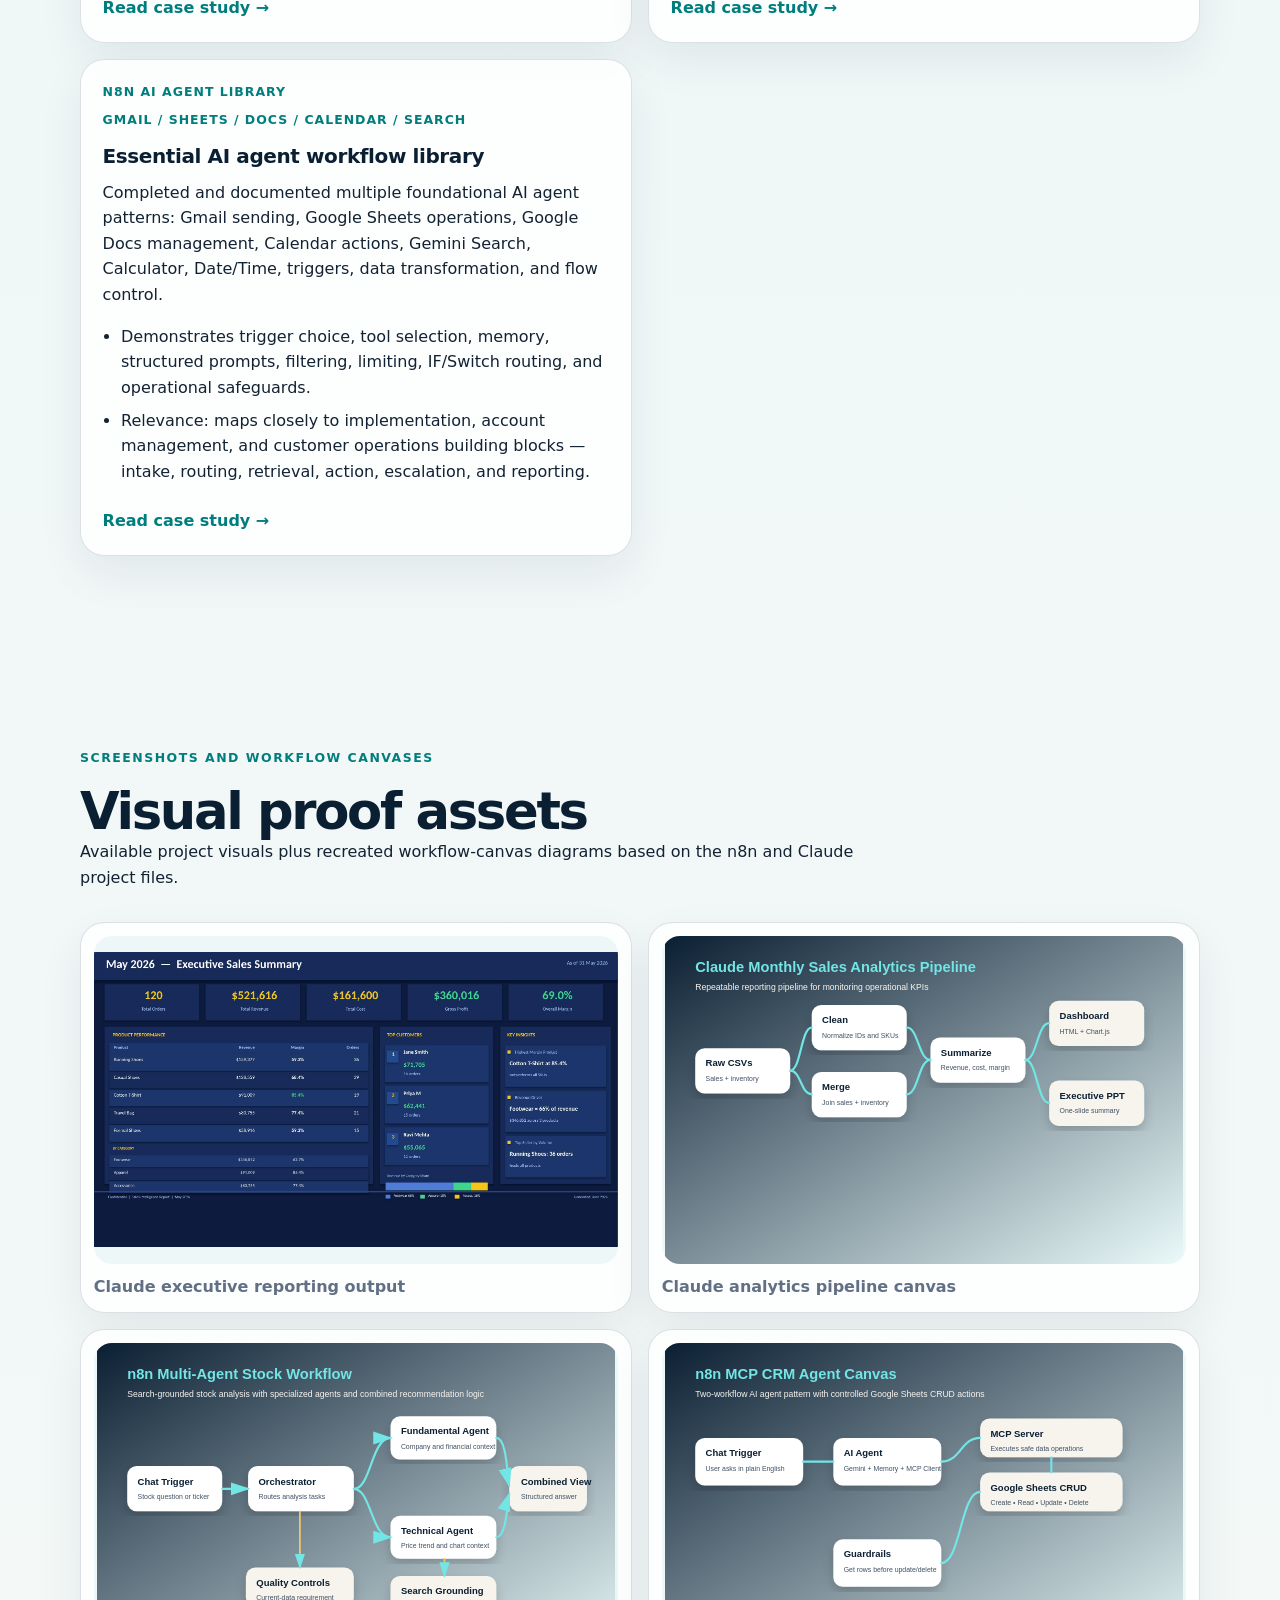
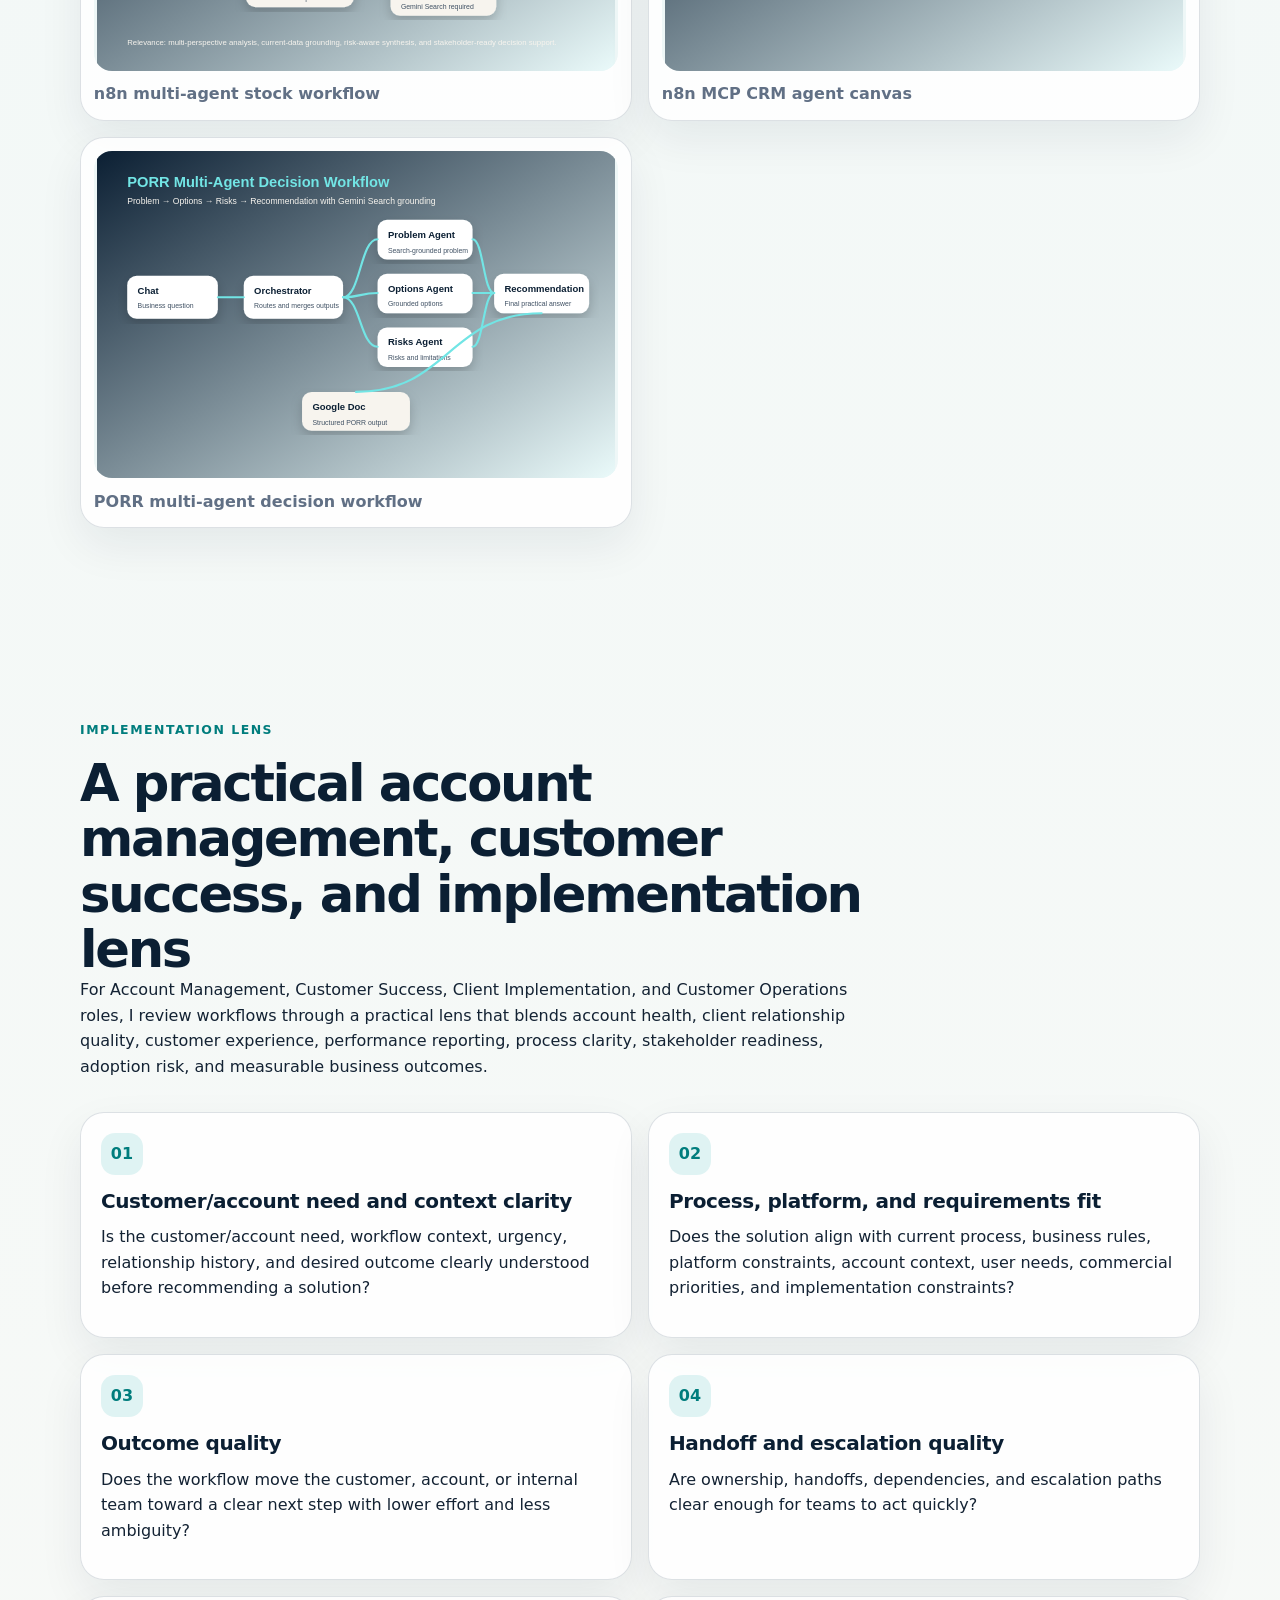
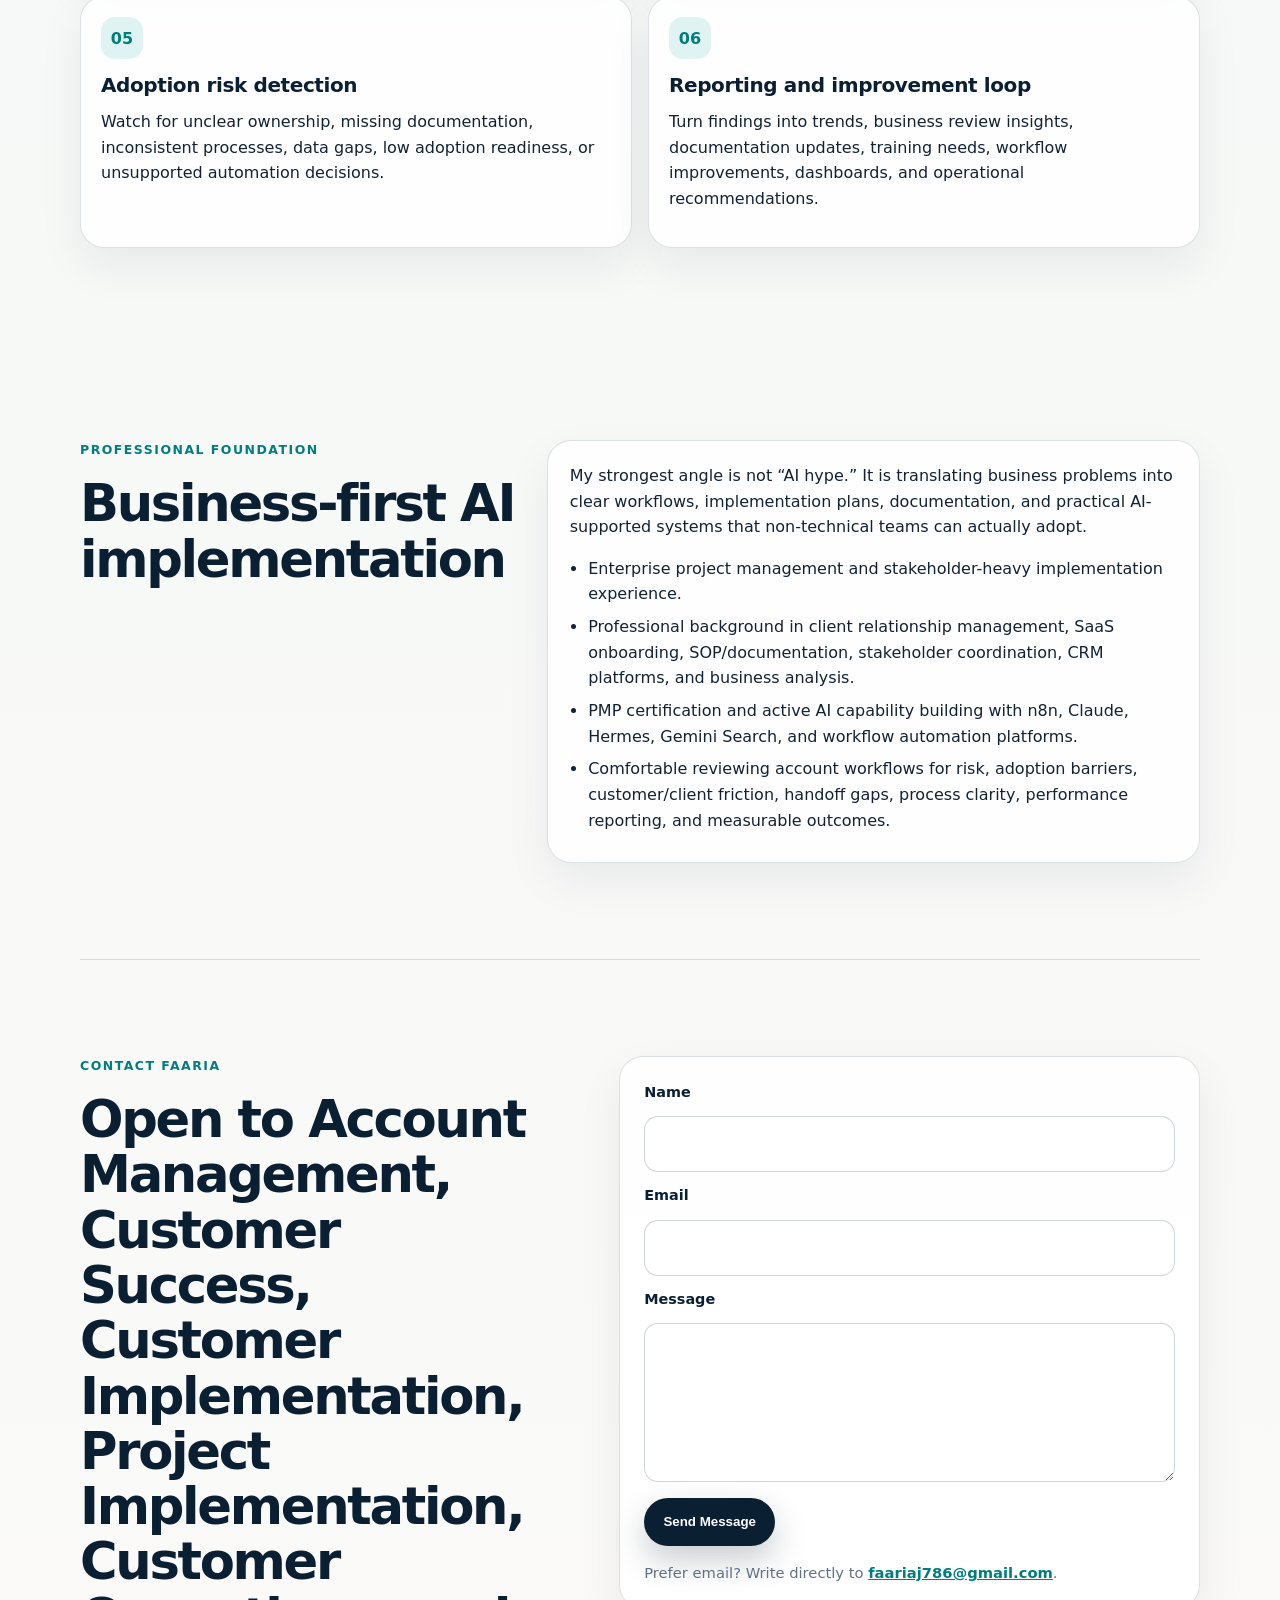
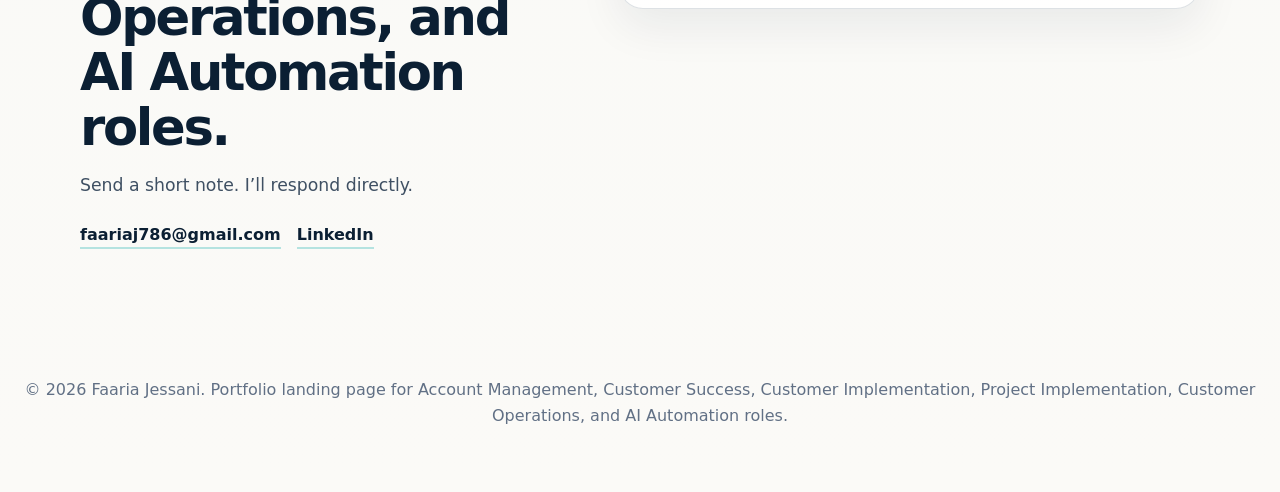
==== commit e32c7826: "Update portfolio for account management and implementation roles" ====
--- a/index.html
+++ b/index.html
@@ -3,10 +3,10 @@
 <head>
   <meta charset="utf-8" />
   <meta name="viewport" content="width=device-width, initial-scale=1" />
-  <title>Faaria Jessani | AI Automation & Implementation Portfolio</title>
-  <meta name="description" content="Portfolio landing page for Faaria Jessani, showcasing AI workflow automation, Claude analytics pipelines, n8n AI agents, and customer and project implementation experience for AI projects." />
-  <meta property="og:title" content="Faaria Jessani | AI Automation & Implementation Portfolio" />
-  <meta property="og:description" content="AI workflow automation portfolio aligned to customer implementation, project delivery, operational reporting, and practical AI adoption." />
+  <title>Faaria Jessani | Account Management, Implementation & AI Automation Portfolio</title>
+  <meta name="description" content="Portfolio landing page for Faaria Jessani, showcasing account management, customer success, client relationships, enterprise technology implementation, AI workflow automation, executive reporting, stakeholder coordination, onboarding, documentation, and adoption support." />
+  <meta property="og:title" content="Faaria Jessani | Account Management, Implementation & AI Automation Portfolio" />
+  <meta property="og:description" content="Account Management, Customer Success, and AI automation portfolio aligned to client relationships, enterprise implementation, onboarding, business reviews, reporting, workflow improvement, and AI-enabled operations." />
   <meta property="og:type" content="website" />
   <meta property="og:image" content="assets/og-portfolio.svg" />
   <link rel="icon" href="assets/favicon.svg" type="image/svg+xml" />
@@ -28,17 +28,17 @@
   <main id="top">
     <section class="hero section-shell">
       <div class="hero-copy">
-        <p class="eyebrow">AI workflow automation • Customer implementation • Project-focused delivery</p>
-        <h1>Practical AI projects built for customer implementation, project delivery, and better AI-enabled operations.</h1>
-        <p class="hero-subtitle">I’m Faaria Jessani, an AI Automation Consultant and PMP-certified implementation professional building hands-on AI workflows with Claude, n8n, Hermes, Gemini Search, Google Workspace, and reporting pipelines. This portfolio highlights projects relevant to customer implementation, AI project coordination, workflow documentation, stakeholder enablement, and operational reporting.</p>
+        <p class="eyebrow">Account management • Customer success • Implementation • AI-enabled operations</p>
+        <h1>Account management, client relationships, and implementation work backed by practical AI automation projects.</h1>
+        <p class="hero-subtitle">I’m Faaria Jessani, an enterprise technology consultant and client relationship professional with 8+ years of experience partnering with enterprise organizations to deliver technology solutions, build trusted stakeholder relationships, and support successful business outcomes. I have served as a primary point of contact for executive and cross-functional stakeholders across onboarding, implementation, adoption, business reviews, reporting, training, and ongoing operational improvement. My background spans enterprise consulting, digital transformation, SaaS implementations, CRM platforms, AI-enabled workflow automation, executive reporting, customer training, and strategic stakeholder engagement across aviation, higher education, financial services, and technology sectors.</p>
         <div class="hero-actions">
           <a class="button primary" href="#projects">View AI Projects</a>
-          <a class="button secondary" href="mailto:faariaj786@gmail.com?subject=AI%20Implementation%20Portfolio%20-%20Faaria%20Jessani">Contact Faaria</a>
+          <a class="button secondary" href="mailto:faariaj786@gmail.com?subject=Account%20Management%20Implementation%20and%20AI%20Automation%20Portfolio%20-%20Faaria%20Jessani">Contact Faaria</a>
         </div>
         <ul class="trust-list" aria-label="Credibility highlights">
           <li>PMP-certified project delivery</li>
-          <li>Senior Consultant background</li>
-          <li>Enterprise implementation, SaaS onboarding, SOPs, and AI automation</li>
+          <li>8+ years across enterprise technology and client relationships</li>
+          <li>Account coordination, business reviews, reporting, SaaS onboarding, CRM workflows, and AI automation</li>
         </ul>
       </div>
       <aside class="hero-card" aria-label="Portfolio summary">
@@ -49,44 +49,59 @@
         <div class="stack-grid" aria-label="Tools used">
           <span>n8n</span><span>Claude</span><span>Hermes</span><span>Gemini Search</span><span>Google Sheets</span><span>Google Docs</span>
         </div>
-        <p>Focus: AI workflows that are practical, well-documented, adoption-ready, and useful for customer-facing and internal operations.</p>
+        <p>Focus: AI agents that are useful, grounded, auditable, and safe enough for real operational workflows.</p>
       </aside>
     </section>
 
     <section id="fit" class="section-shell split-section">
       <div>
-        <p class="eyebrow">Target roles: Customer Implementation / Project Implementation for AI Projects</p>
-        <h2>What I bring to AI customer and project implementation</h2>
+        <p class="eyebrow">Target roles: Account Management / Customer Success / Implementation / Customer Operations</p>
+        <h2>What I would bring to Account Management, Customer Success, and Implementation roles</h2>
       </div>
       <div class="fit-grid">
         <article>
-          <h3>Conversation quality judgment</h3>
-          <p>Experience writing system prompts, workflow guardrails, escalation instructions, and structured outputs for AI agents that interact with users and business data.</p>
-        </article>
-        <article>
-          <h3>Implementation delivery mindset</h3>
-          <p>Project management and implementation background across stakeholder-heavy environments, with emphasis on SOPs, validation, documentation, adoption, and risk management.</p>
-        </article>
-        <article>
-          <h3>Analytics and reporting</h3>
-          <p>Built repeatable data pipelines that clean, merge, summarize, and visualize monthly operating data into dashboards and executive summaries.</p>
-        </article>
-        <article>
-          <h3>AI adoption and risk awareness</h3>
-          <p>Designed workflows that include search grounding, confirmation before risky operations, unique identifiers for updates/deletes, and clear handoff rules for real business use.</p>
+          <h3>Customer and account conversation quality judgment</h3>
+          <p>Experience designing structured workflows, customer-facing guidance, escalation instructions, and clear handoff logic for processes that involve users, teams, and business data.</p>
+        </article>
+        <article>
+          <h3>Implementation and process improvement mindset</h3>
+          <p>Project management and implementation background across stakeholder-heavy environments, with emphasis on onboarding, SOPs, validation, documentation, adoption, account handoffs, and risk management.</p>
+        </article>
+        <article>
+          <h3>Account, customer, and operational reporting</h3>
+          <p>Built repeatable reporting workflows that clean, merge, summarize, and visualize operating data into dashboards and executive summaries for account updates, customer conversations, and decision-making.</p>
+        </article>
+        <article>
+          <h3>AI-enabled operations awareness</h3>
+          <p>Designed workflows with search grounding, confirmation before risky operations, unique identifiers for record changes, and clear limits so automation supports reliable customer and operational processes.</p>
         </article>
       </div>
     </section>
 
     <section class="section-shell role-map">
-      <p class="eyebrow">Message match for implementation roles</p>
-      <h2>How my projects connect to AI implementation roles</h2>
-      <div class="map-table" role="table" aria-label="Implementation role needs mapped to Faaria projects">
-        <div role="row" class="table-head"><span>Employer need</span><span>Relevant portfolio evidence</span></div>
-        <div role="row"><span>Implement customer-facing AI workflows</span><span>Built n8n and Claude workflows with defined inputs, tool use, memory, structured outputs, and reviewable decision paths.</span></div>
-        <div role="row"><span>Translate business needs into working systems</span><span>Created workflows with search-required agents, no-assumption rules, get-before-update/delete safeguards, and structured synthesis outputs.</span></div>
-        <div role="row"><span>Report progress and operational outcomes</span><span>Created analytics dashboards, KPI cards, summary CSVs, and executive reporting for recurring operational monitoring.</span></div>
-        <div role="row"><span>Partner with customers, product, engineering, and operations</span><span>Background in project delivery, SaaS onboarding, SOPs, stakeholder communication, and business-to-technical translation.</span></div>
+      <p class="eyebrow">Role alignment</p>
+      <h2>How my projects connect to Account Management, Customer Success, and Implementation work</h2>
+      <div class="map-table" role="table" aria-label="Account management, customer success, and implementation needs mapped to Faaria projects">
+        <div role="row" class="table-head"><span>Role need</span><span>Relevant portfolio evidence</span></div>
+        <div role="row"><span>Support customer onboarding, adoption, and account growth</span><span>Created workflow maps, SOP-style documentation, readiness checklists, and guided implementation materials that help teams adopt new processes, reduce friction, and strengthen account relationships.</span></div>
+        <div role="row"><span>Translate business needs into clear implementation steps</span><span>Built AI workflows with structured inputs, defined outputs, safeguards, and documentation so business requirements turn into usable systems.</span></div>
+        <div role="row"><span>Track account, customer, and operational outcomes</span><span>Created analytics dashboards, KPI cards, summary CSVs, and executive reporting for recurring operational monitoring, customer/account updates, and decision-making.</span></div>
+        <div role="row"><span>Partner across business, technical, and customer-facing teams</span><span>Background in project delivery, SaaS onboarding, SOPs, stakeholder communication, governance, and business-to-technical translation.</span></div>
+      </div>
+    </section>
+
+    <section class="section-shell role-map">
+      <p class="eyebrow">Role alignment</p>
+      <h2>Role fit across account management, implementation, and client operations</h2>
+      <p class="section-intro">A broad view of the transferable strengths I bring to account management, customer success, implementation, project coordination, and operations-focused roles.</p>
+      <div class="map-table" role="table" aria-label="Role needs mapped to Faaria experience">
+        <div role="row" class="table-head"><span>Role need</span><span>Relevant evidence and transferable strength</span></div>
+        <div role="row"><span>Manage a portfolio of high-value client or customer accounts</span><span>8+ years partnering with enterprise organizations, serving as a primary point of contact for executive stakeholders, coordinating account needs, implementation priorities, onboarding, adoption, reporting, and ongoing business reviews.</span></div>
+        <div role="row"><span>Build trusted relationships through proactive communication</span><span>Client relationship background across enterprise consulting, SaaS implementation, stakeholder engagement, training, governance, and cross-functional coordination.</span></div>
+        <div role="row"><span>Conduct business reviews and present performance insights</span><span>Created executive reporting, KPI summaries, dashboards, and operational performance views using data workflows, CSV analysis, visual dashboards, and presentation-ready summaries.</span></div>
+        <div role="row"><span>Identify risks and recommend performance improvements</span><span>Project implementation and process improvement experience focused on adoption risks, handoff gaps, process clarity, documentation, escalation paths, workflow friction, and measurable operational outcomes.</span></div>
+        <div role="row"><span>Support onboarding, adoption, and account growth for customers</span><span>SaaS onboarding, customer training, SOP documentation, implementation planning, and workflow readiness experience that transfers directly to customer enablement, adoption, and account growth.</span></div>
+        <div role="row"><span>Use CRM, reporting tools, and structured account data</span><span>Experience with CRM platforms, reporting workflows, Excel/Sheets-based analysis, dashboard creation, and AI-enabled account/workflow documentation. Company-specific account tools, dashboards, and reporting platforms would be a fast ramp area.</span></div>
       </div>
     </section>
 
@@ -104,7 +119,7 @@
           <ul>
             <li>Framework: 4A AI Efficiency Method — Assess, Align, Automate, Adopt.</li>
             <li>Artifacts: AI Workflow Readiness Map, automation roadmap, SOP/user guide approach, and discovery-call positioning.</li>
-            <li>Relevance: mirrors implementation work by starting with workflow clarity, business outcomes, risk, and adoption instead of tool hype.</li>
+            <li>Relevance: mirrors implementation work by starting with workflow clarity, business outcomes, risk, documentation, and adoption instead of tool hype.</li>
           </ul>
           <a class="text-link" href="case-studies/ai-workflow-automation.html">Read case study →</a>
         </article>
@@ -116,7 +131,7 @@
           <ul>
             <li>Outputs: dashboard_may_2026.html, dashboard_june_2026.html, executive_summary_may_2026.pptx, executive_summary_june_2026.pptx.</li>
             <li>Metrics tracked: orders, revenue, cost, gross profit, margin %, top products, categories, and customers.</li>
-            <li>Relevance: demonstrates scalable quality monitoring and repeatable reporting frameworks.</li>
+            <li>Relevance: demonstrates repeatable reporting frameworks for account management, customer success, implementation tracking, and operational decision-making.</li>
           </ul>
           <a class="text-link" href="case-studies/claude-analytics-pipeline.html">Read case study →</a>
         </article>
@@ -128,7 +143,7 @@
           <ul>
             <li>Includes unique identifier logic using email for update/delete requests.</li>
             <li>Requires a Get Rows check before updates or deletes to prevent incorrect modifications.</li>
-            <li>Relevance: shows practical AI guardrails for tools that affect customer or operational records.</li>
+            <li>Relevance: shows practical safeguards for tools that affect customer, account, CRM, or operational records.</li>
           </ul>
           <a class="text-link" href="case-studies/n8n-mcp-crm-agent.html">Read case study →</a>
         </article>
@@ -140,7 +155,7 @@
           <ul>
             <li>System prompts restrict agents from inventing facts, examples, or unsupported recommendations.</li>
             <li>Output format separates problem definition, solution options, risks, and final recommendation.</li>
-            <li>Relevance: strong foundation for structured problem solving, decision support, risk review, and stakeholder-ready recommendations.</li>
+            <li>Relevance: strong foundation for structured problem analysis, risk review, recommendation development, and stakeholder-ready documentation.</li>
           </ul>
           <a class="text-link" href="case-studies/porr-multi-agent-workflow.html">Read case study →</a>
         </article>
@@ -152,7 +167,7 @@
           <ul>
             <li>Architecture: Chat → Orchestrator → Fundamental Agent + Technical Agent → Combined Analysis.</li>
             <li>Quality control: current-data requirement, explicit bullish/bearish/neutral views, and separated analysis types.</li>
-            <li>Relevance: demonstrates multi-perspective evaluation and hallucination reduction through grounded inputs.</li>
+            <li>Relevance: demonstrates multi-perspective analysis, current-data grounding, and structured synthesis for business decision support.</li>
           </ul>
           <a class="text-link" href="case-studies/stock-analysis-agent.html">Read case study →</a>
         </article>
@@ -163,7 +178,7 @@
           <p>Completed and documented multiple foundational AI agent patterns: Gmail sending, Google Sheets operations, Google Docs management, Calendar actions, Gemini Search, Calculator, Date/Time, triggers, data transformation, and flow control.</p>
           <ul>
             <li>Demonstrates trigger choice, tool selection, memory, structured prompts, filtering, limiting, IF/Switch routing, and operational safeguards.</li>
-            <li>Relevance: maps closely to AI implementation building blocks — intake, routing, retrieval, action, handoff, and reporting.</li>
+            <li>Relevance: maps closely to implementation, account management, and customer operations building blocks — intake, routing, retrieval, action, escalation, and reporting.</li>
           </ul>
           <a class="text-link" href="case-studies/n8n-agent-library.html">Read case study →</a>
         </article>
@@ -177,7 +192,7 @@
         <p>Available project visuals plus recreated workflow-canvas diagrams based on the n8n and Claude project files.</p>
       </div>
       <div class="visual-grid">
-        <figure><img src="https://raw.githubusercontent.com/faariaj-pixel/faaria-ai-support-qa-portfolio/main/assets/claude-executive-slide.jpg" alt="Claude executive summary slide screenshot"><figcaption>Claude executive reporting output</figcaption></figure>
+        <figure><img src="assets/claude-executive-slide.jpg" alt="Claude executive summary slide screenshot"><figcaption>Claude executive reporting output</figcaption></figure>
         <figure><img src="assets/claude-pipeline-canvas.svg" alt="Claude analytics pipeline workflow canvas"><figcaption>Claude analytics pipeline canvas</figcaption></figure>
         <figure><img src="assets/n8n-stock-agent-canvas.svg" alt="n8n multi-agent stock workflow canvas"><figcaption>n8n multi-agent stock workflow</figcaption></figure>
         <figure><img src="assets/n8n-mcp-crm-canvas.svg" alt="n8n MCP CRM workflow canvas"><figcaption>n8n MCP CRM agent canvas</figcaption></figure>
@@ -187,17 +202,17 @@
 
     <section id="implementation" class="section-shell qa-section">
       <div class="section-heading">
-        <p class="eyebrow">How I approach AI implementation</p>
-        <h2>A practical AI implementation readiness framework</h2>
-        <p>For customer or project implementation roles, I would evaluate AI projects through a practical readiness lens that blends workflow fit, stakeholder needs, adoption planning, documentation, reporting, and operational risk.</p>
+        <p class="eyebrow">Implementation lens</p>
+        <h2>A practical account management, customer success, and implementation lens</h2>
+        <p>For Account Management, Customer Success, Client Implementation, and Customer Operations roles, I review workflows through a practical lens that blends account health, client relationship quality, customer experience, performance reporting, process clarity, stakeholder readiness, adoption risk, and measurable business outcomes.</p>
       </div>
       <div class="scorecard-grid">
-        <article><span>01</span><h3>Workflow fit</h3><p>Does the AI workflow solve a real customer or internal operations problem with clear inputs, outputs, and ownership?</p></article>
-        <article><span>02</span><h3>Requirements clarity</h3><p>Are the business rules, data sources, edge cases, and success criteria documented before rollout?</p></article>
-        <article><span>03</span><h3>Customer enablement</h3><p>Will users understand how to use the workflow, when to trust it, and what to do when it needs escalation?</p></article>
-        <article><span>04</span><h3>Handoff design</h3><p>Are human review points, exception paths, and ownership clear enough for day-to-day operations?</p></article>
-        <article><span>05</span><h3>Risk controls</h3><p>Are search grounding, confirmation steps, permissions, and update/delete safeguards built into the process?</p></article>
-        <article><span>06</span><h3>Reporting & improvement loop</h3><p>Turn usage feedback into documentation updates, workflow refinements, dashboards, and operational recommendations.</p></article>
+        <article><span>01</span><h3>Customer/account need and context clarity</h3><p>Is the customer/account need, workflow context, urgency, relationship history, and desired outcome clearly understood before recommending a solution?</p></article>
+        <article><span>02</span><h3>Process, platform, and requirements fit</h3><p>Does the solution align with current process, business rules, platform constraints, account context, user needs, commercial priorities, and implementation constraints?</p></article>
+        <article><span>03</span><h3>Outcome quality</h3><p>Does the workflow move the customer, account, or internal team toward a clear next step with lower effort and less ambiguity?</p></article>
+        <article><span>04</span><h3>Handoff and escalation quality</h3><p>Are ownership, handoffs, dependencies, and escalation paths clear enough for teams to act quickly?</p></article>
+        <article><span>05</span><h3>Adoption risk detection</h3><p>Watch for unclear ownership, missing documentation, inconsistent processes, data gaps, low adoption readiness, or unsupported automation decisions.</p></article>
+        <article><span>06</span><h3>Reporting and improvement loop</h3><p>Turn findings into trends, business review insights, documentation updates, training needs, workflow improvements, dashboards, and operational recommendations.</p></article>
       </div>
     </section>
 
@@ -210,9 +225,9 @@
         <p>My strongest angle is not “AI hype.” It is translating business problems into clear workflows, implementation plans, documentation, and practical AI-supported systems that non-technical teams can actually adopt.</p>
         <ul>
           <li>Enterprise project management and stakeholder-heavy implementation experience.</li>
-          <li>Senior Consultant background with SaaS onboarding, SOP/documentation, and business analysis exposure.</li>
+          <li>Professional background in client relationship management, SaaS onboarding, SOP/documentation, stakeholder coordination, CRM platforms, and business analysis.</li>
           <li>PMP certification and active AI capability building with n8n, Claude, Hermes, Gemini Search, and workflow automation platforms.</li>
-          <li>Comfortable reviewing systems for risk, adoption barriers, handoff gaps, process clarity, and measurable outcomes.</li>
+          <li>Comfortable reviewing account workflows for risk, adoption barriers, customer/client friction, handoff gaps, process clarity, performance reporting, and measurable outcomes.</li>
         </ul>
       </div>
     </section>
@@ -220,10 +235,10 @@
     <section id="contact" class="section-shell contact-minimal" aria-labelledby="contact-title">
       <div class="contact-intro">
         <p class="eyebrow">Contact Faaria</p>
-        <h2 id="contact-title">Open to customer implementation, project implementation, and AI automation roles</h2>
+        <h2 id="contact-title">Open to Account Management, Customer Success, Customer Implementation, Project Implementation, Customer Operations, and AI Automation roles.</h2>
         <p>Send a short note. I’ll respond directly.</p>
         <div class="contact-links" aria-label="Direct contact links">
-          <a href="mailto:faariaj786@gmail.com?subject=AI%20Implementation%20Portfolio%20-%20Faaria%20Jessani">faariaj786@gmail.com</a>
+          <a href="mailto:faariaj786@gmail.com?subject=Account%20Management%20Implementation%20and%20AI%20Automation%20Portfolio%20-%20Faaria%20Jessani">faariaj786@gmail.com</a>
           <a href="https://www.linkedin.com/in/faariaj/" target="_blank" rel="noopener">LinkedIn</a>
         </div>
       </div>
@@ -239,13 +254,13 @@
         <textarea id="contact-message" name="message" rows="5" required></textarea>
 
         <button class="button primary" type="submit">Send Message</button>
-        <p class="form-note">Prefer email? Write directly to <a href="mailto:faariaj786@gmail.com?subject=AI%20Implementation%20Portfolio%20-%20Faaria%20Jessani">faariaj786@gmail.com</a>.</p>
+        <p class="form-note">Prefer email? Write directly to <a href="mailto:faariaj786@gmail.com?subject=Account%20Management%20Implementation%20and%20AI%20Automation%20Portfolio%20-%20Faaria%20Jessani">faariaj786@gmail.com</a>.</p>
       </form>
     </section>
   </main>
 
   <footer>
-    <p>© 2026 Faaria Jessani. Portfolio landing page for AI workflow automation, customer implementation, and project implementation roles.</p>
+    <p>© 2026 Faaria Jessani. Portfolio landing page for Account Management, Customer Success, Customer Implementation, Project Implementation, Customer Operations, and AI Automation roles.</p>
   </footer>
 </body>
 </html>
--- a/styles.css
+++ b/styles.css
@@ -183,6 +183,17 @@
 }
 .fit-grid article, .scorecard-grid article { padding: 1.25rem; }
 .section-heading { max-width: 790px; margin-bottom: 2rem; }
+.section-intro {
+  max-width: 760px;
+  margin: 0.85rem 0 1.6rem;
+  color: #3f5063;
+  font-size: clamp(1rem, 1.6vw, 1.12rem);
+}
+.role-map h2 {
+  max-width: 860px;
+  font-size: clamp(1.85rem, 3.2vw, 2.75rem);
+  letter-spacing: -0.035em;
+}
 .project-grid {
   display: grid;
   grid-template-columns: repeat(2, minmax(0, 1fr));
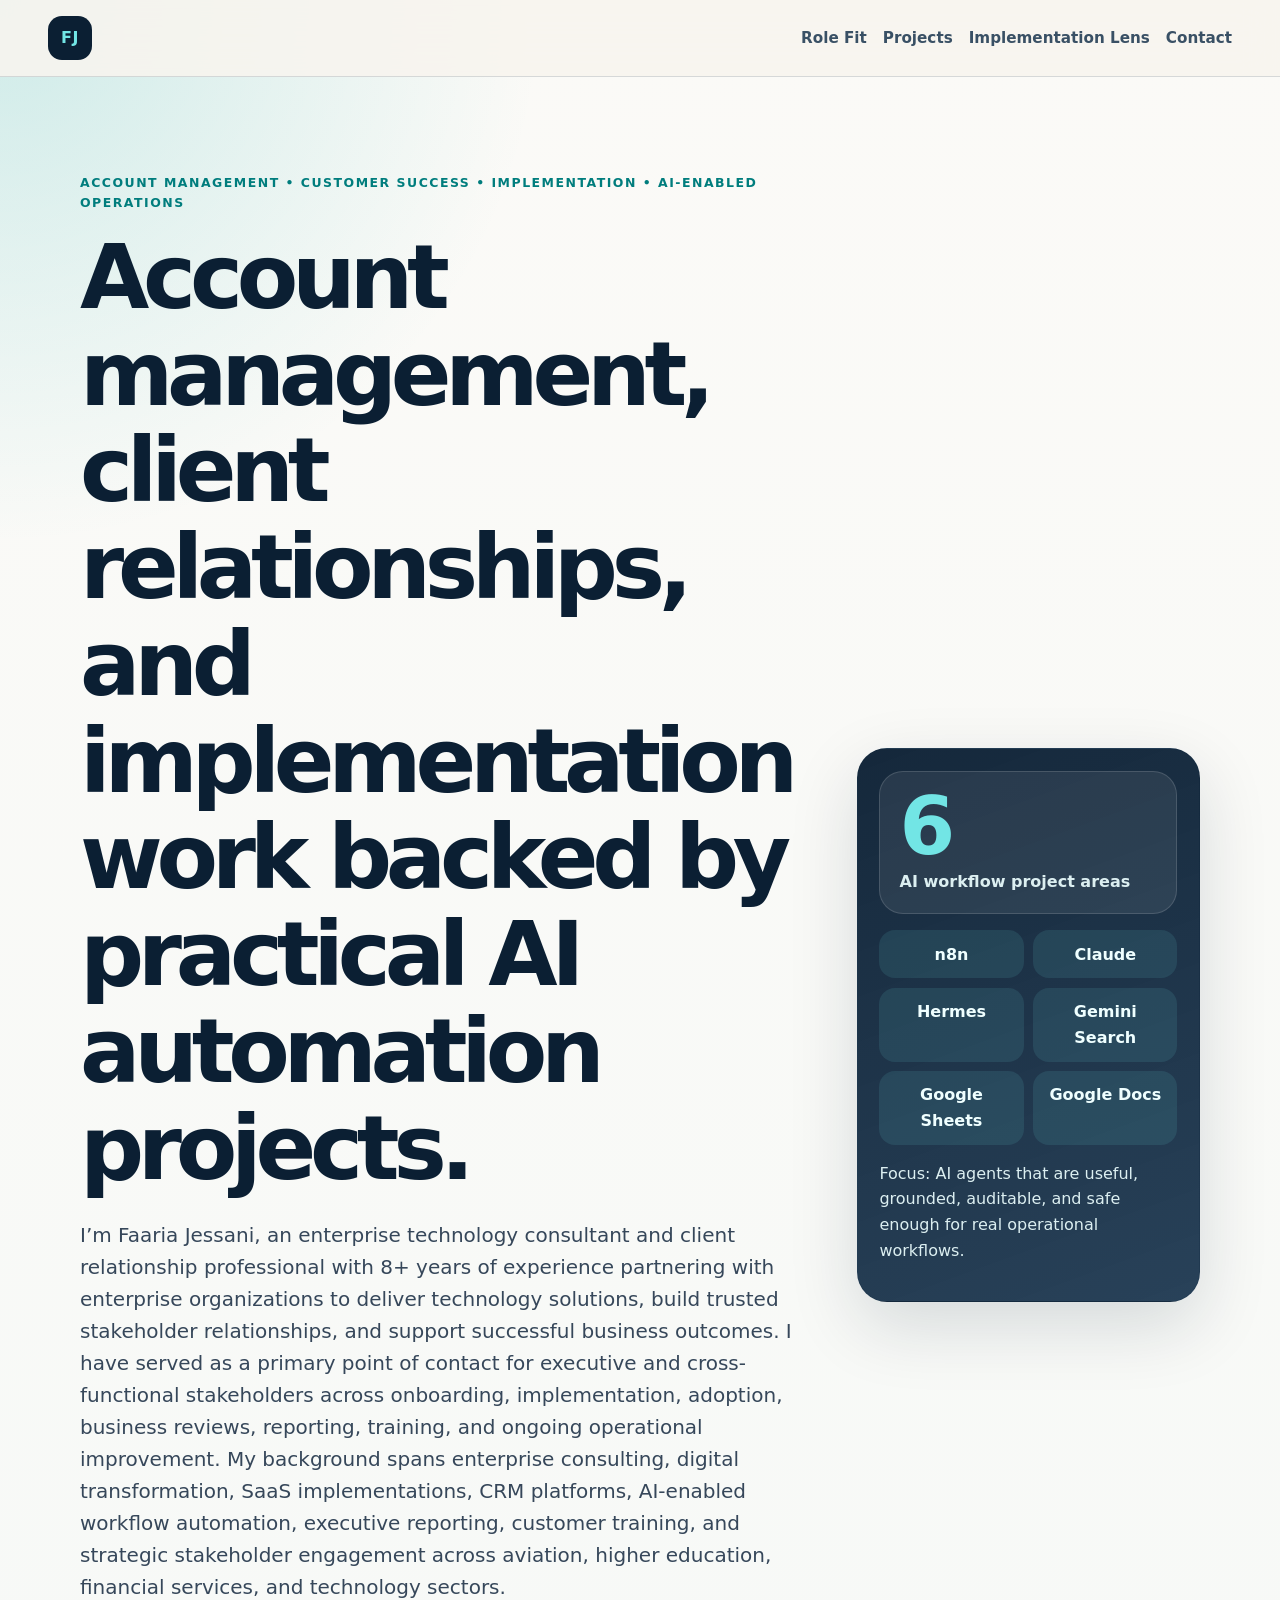
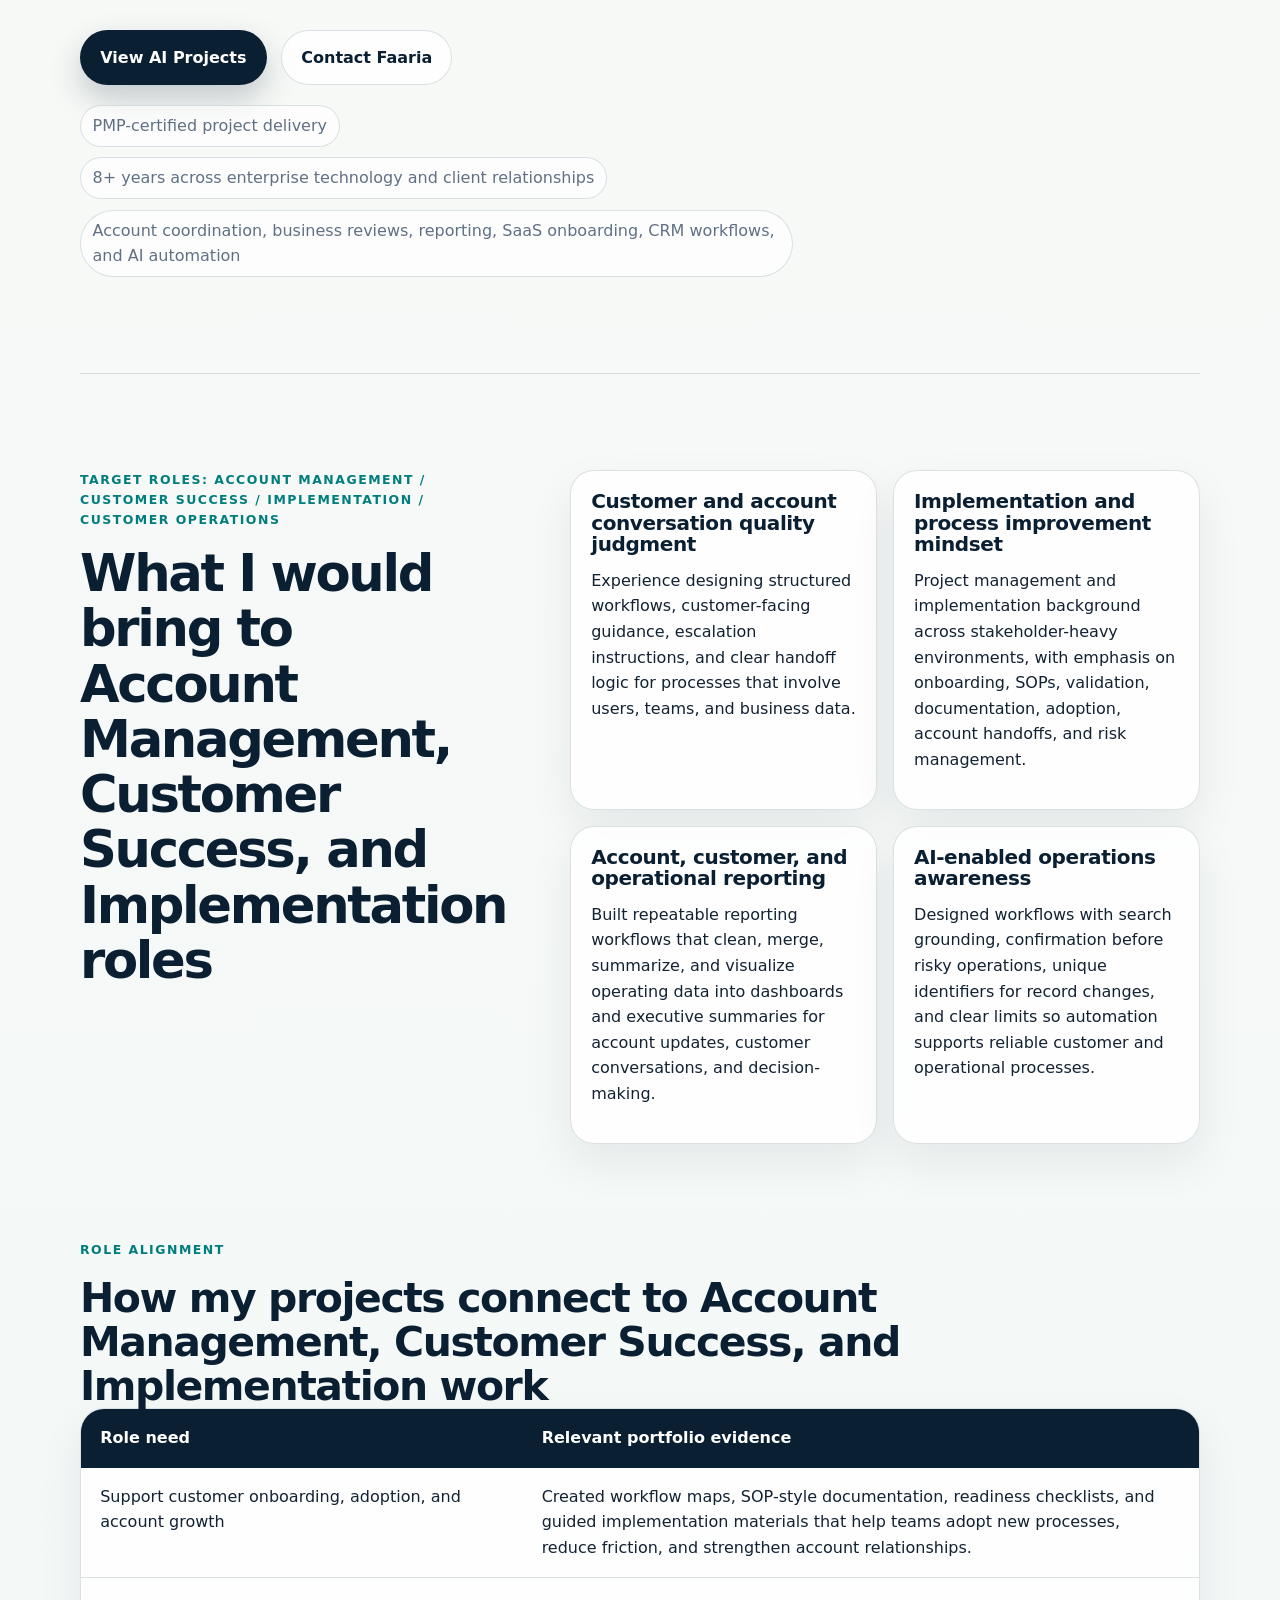
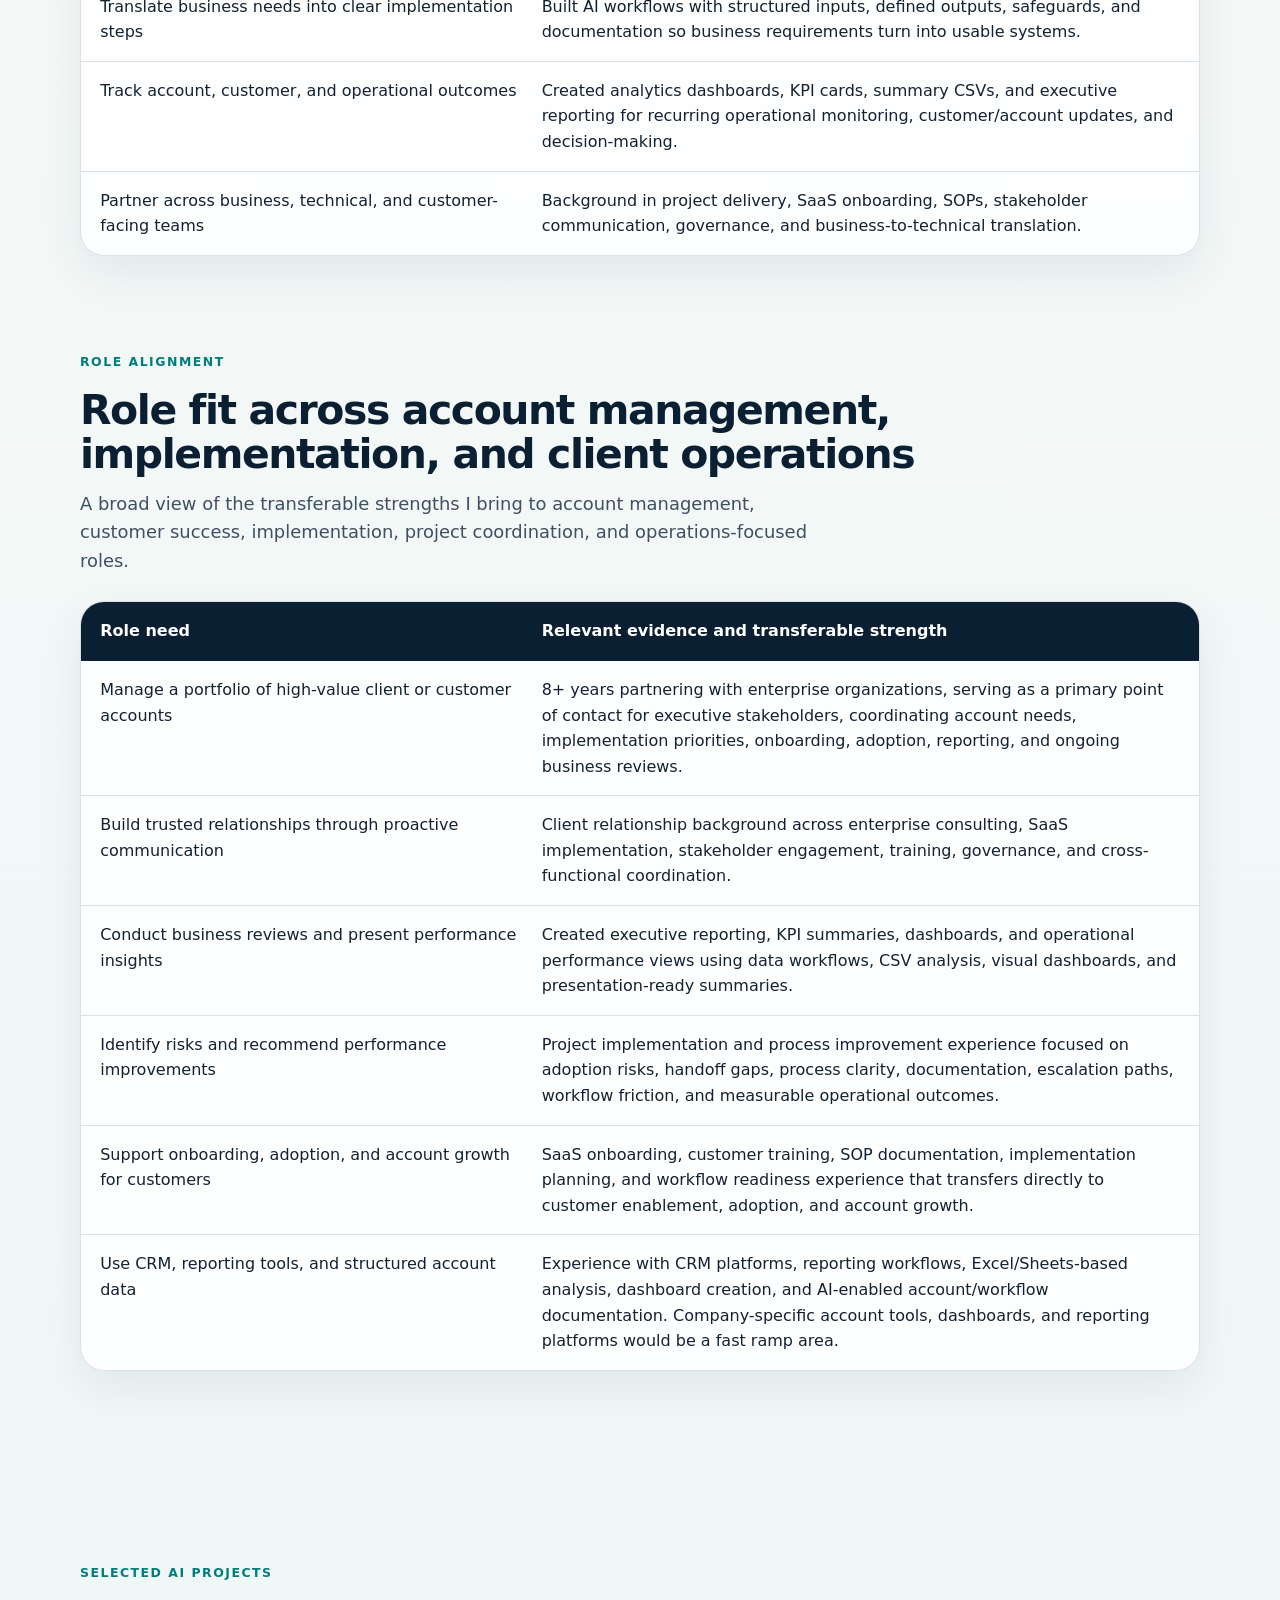
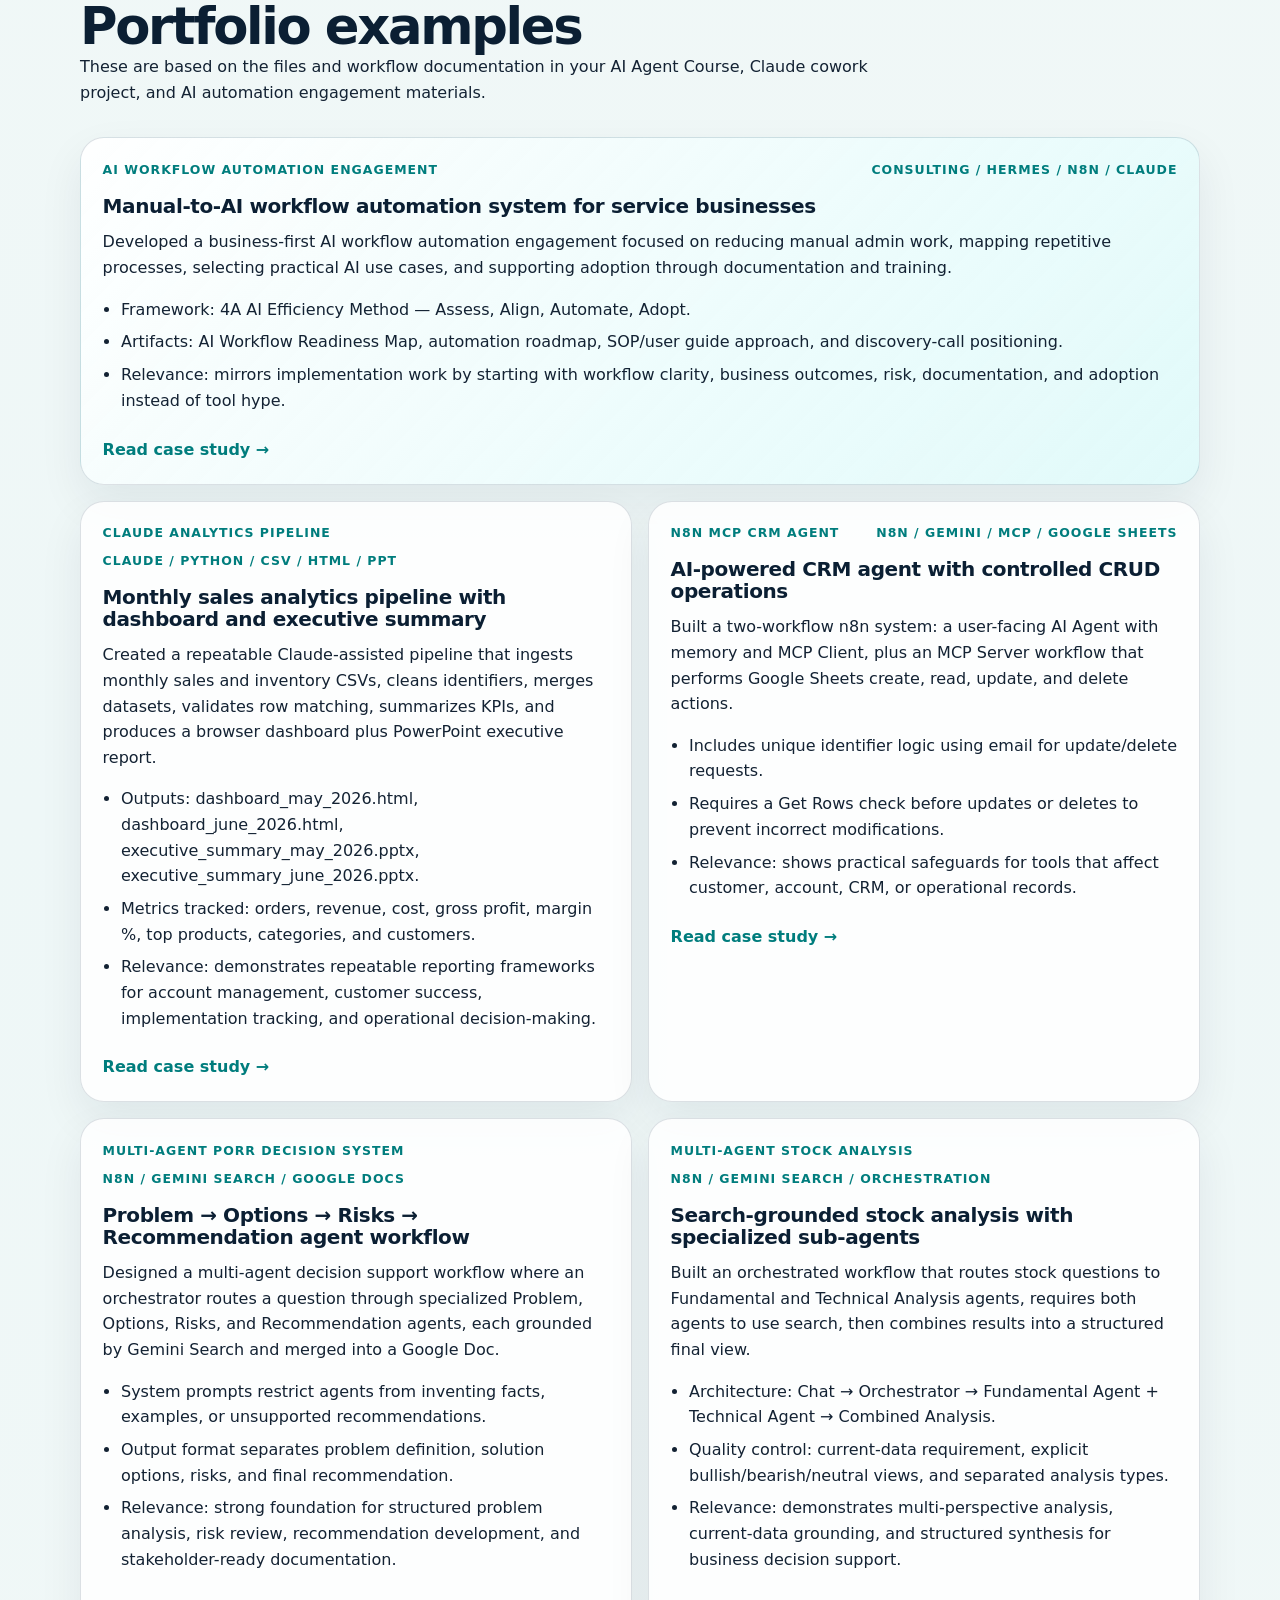
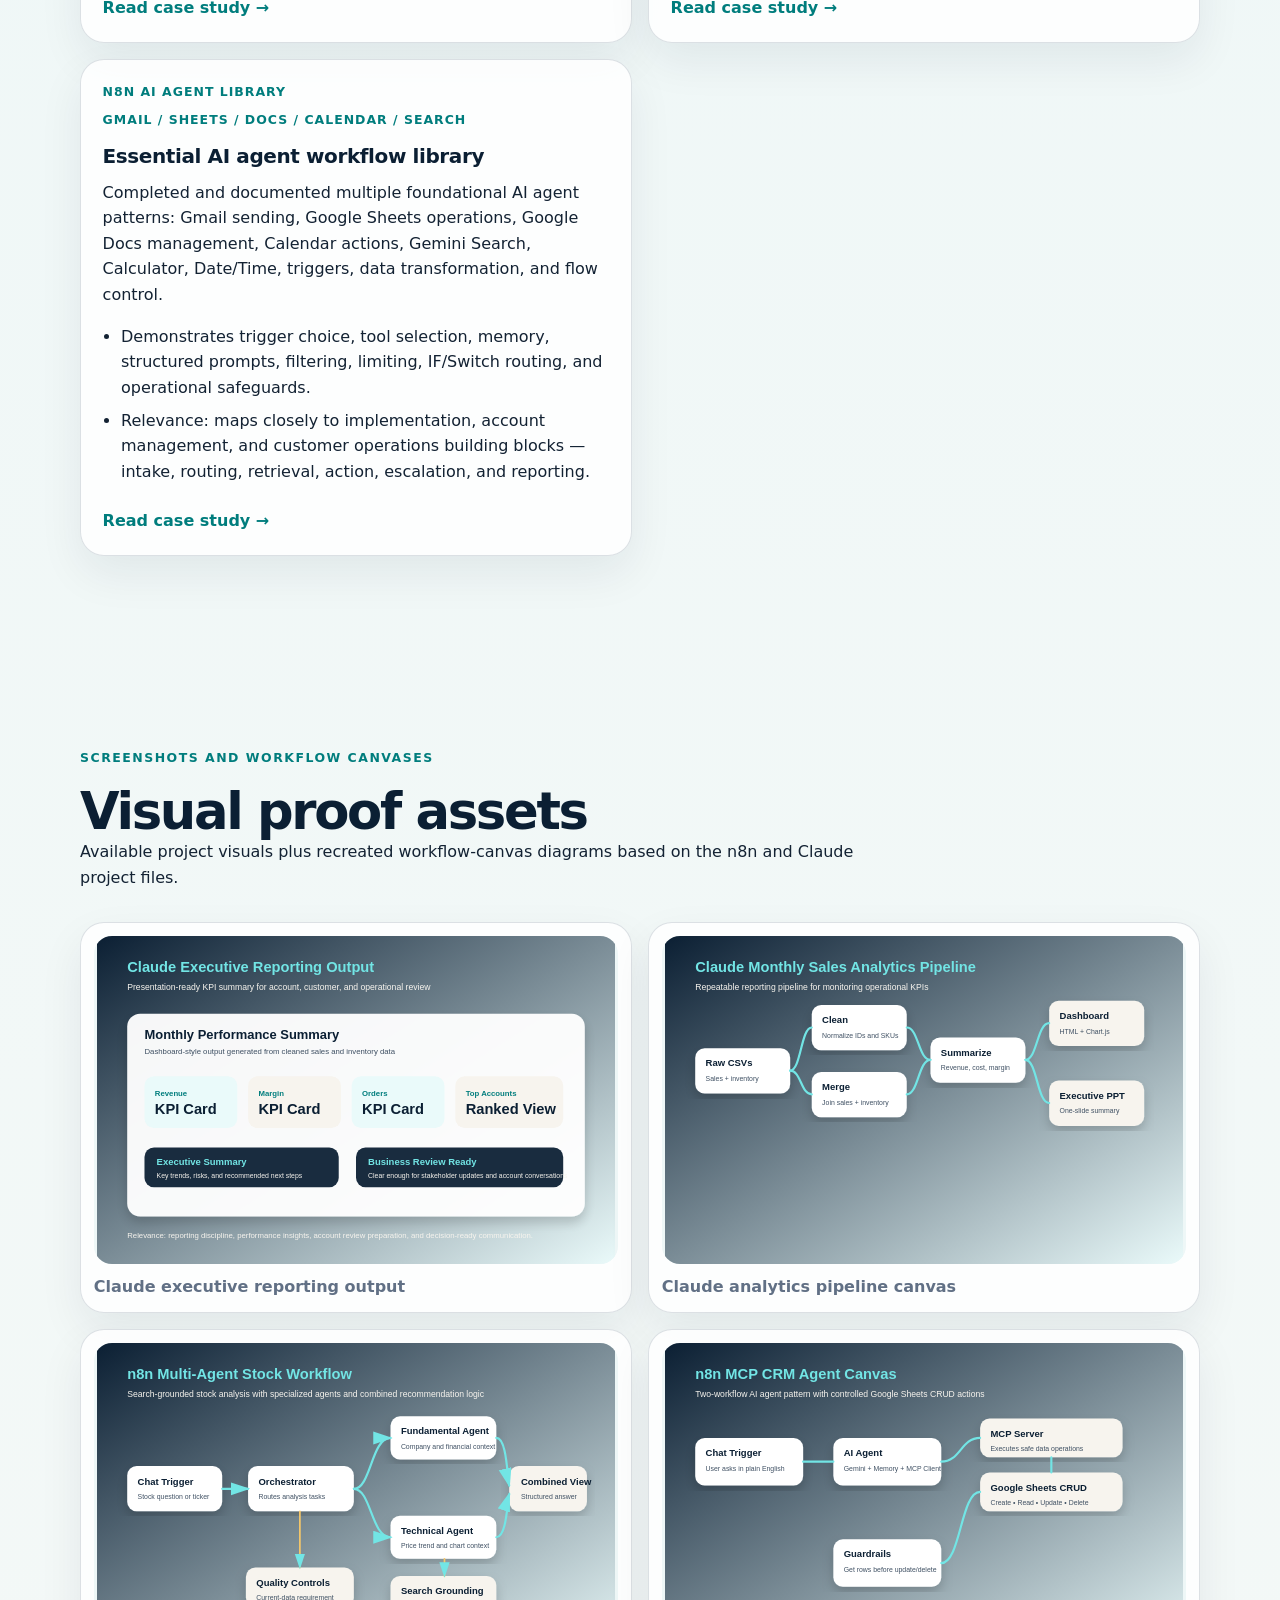
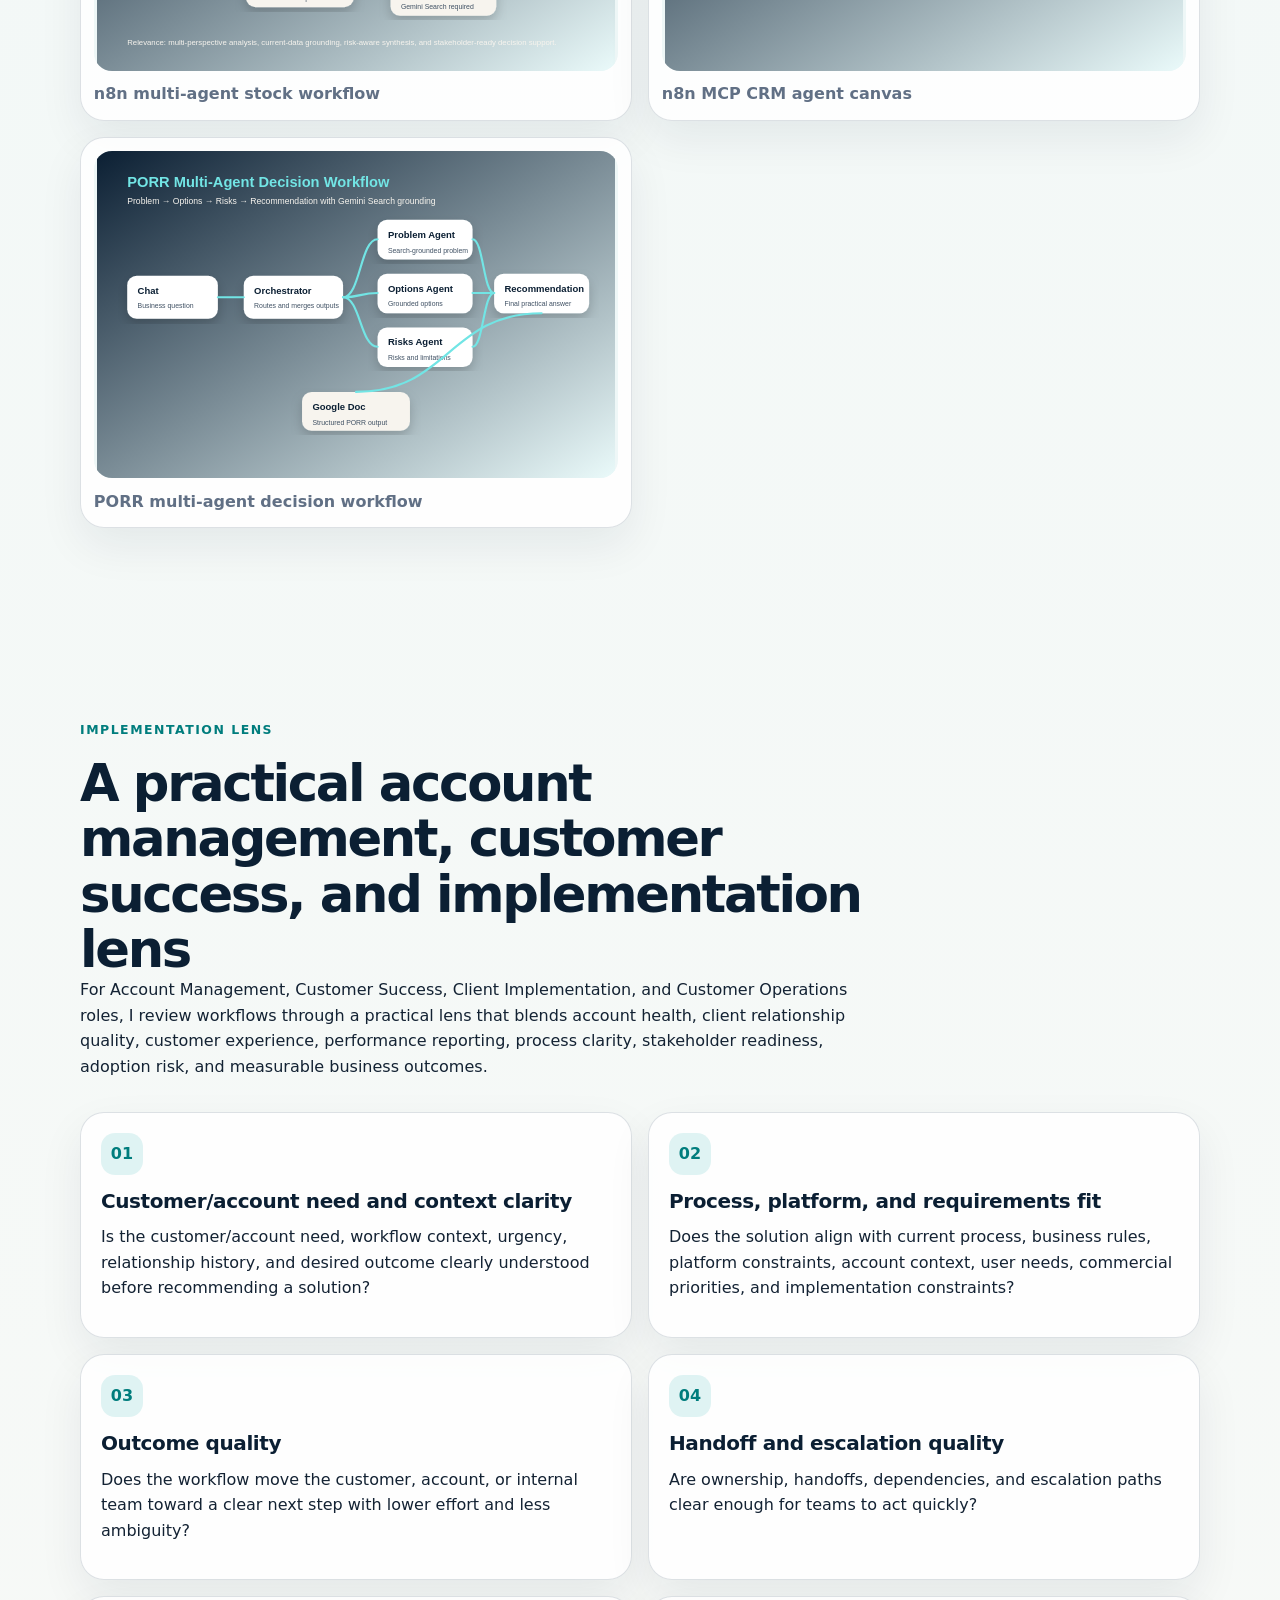
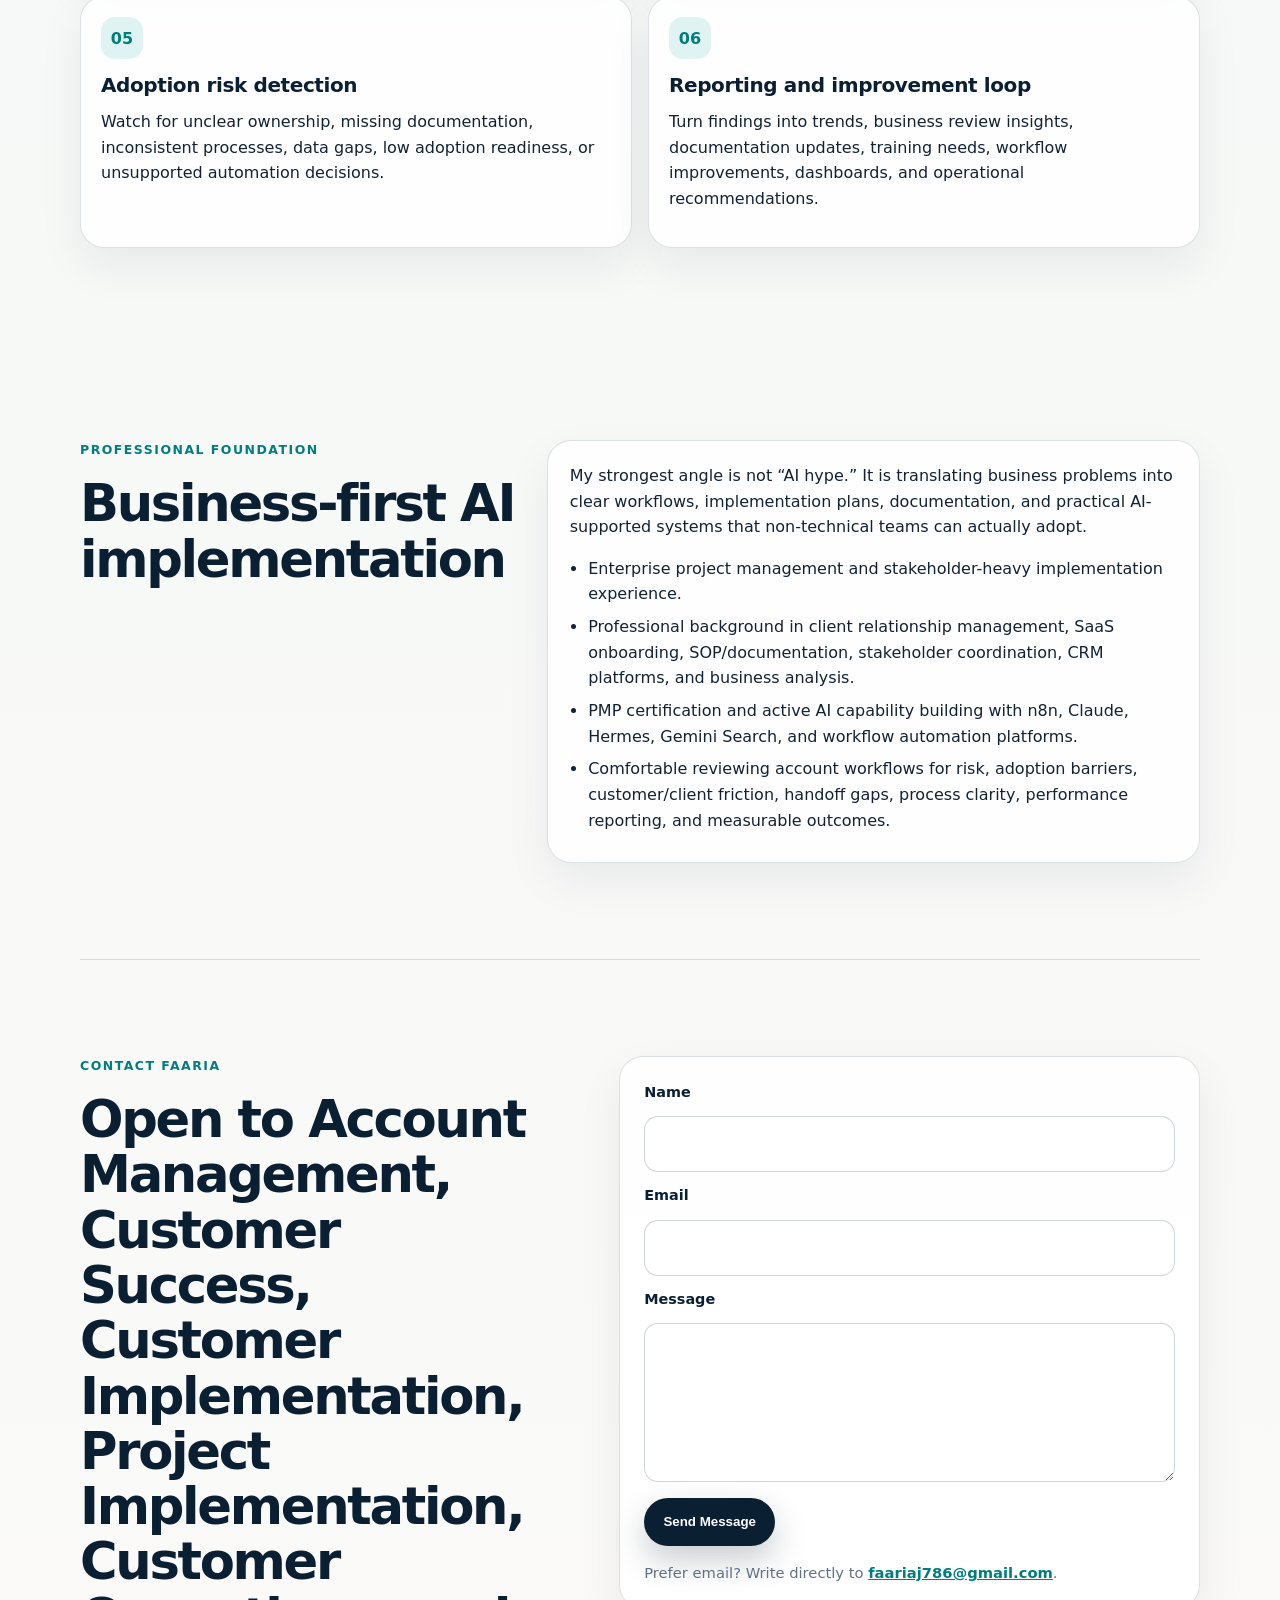
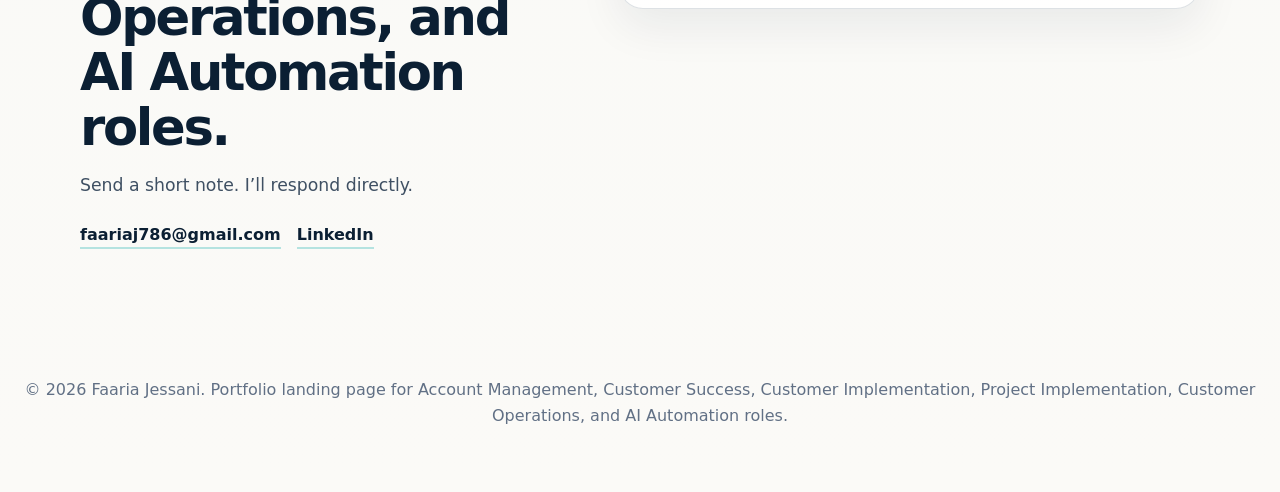
==== commit f7fa0442: "Replace portfolio visuals with public-ready SVG assets" ====
--- a/index.html
+++ b/index.html
@@ -192,7 +192,7 @@
         <p>Available project visuals plus recreated workflow-canvas diagrams based on the n8n and Claude project files.</p>
       </div>
       <div class="visual-grid">
-        <figure><img src="assets/claude-executive-slide.jpg" alt="Claude executive summary slide screenshot"><figcaption>Claude executive reporting output</figcaption></figure>
+        <figure><img src="assets/claude-executive-reporting-output.svg" alt="Claude executive reporting output canvas"><figcaption>Claude executive reporting output</figcaption></figure>
         <figure><img src="assets/claude-pipeline-canvas.svg" alt="Claude analytics pipeline workflow canvas"><figcaption>Claude analytics pipeline canvas</figcaption></figure>
         <figure><img src="assets/n8n-stock-agent-canvas.svg" alt="n8n multi-agent stock workflow canvas"><figcaption>n8n multi-agent stock workflow</figcaption></figure>
         <figure><img src="assets/n8n-mcp-crm-canvas.svg" alt="n8n MCP CRM workflow canvas"><figcaption>n8n MCP CRM agent canvas</figcaption></figure>
